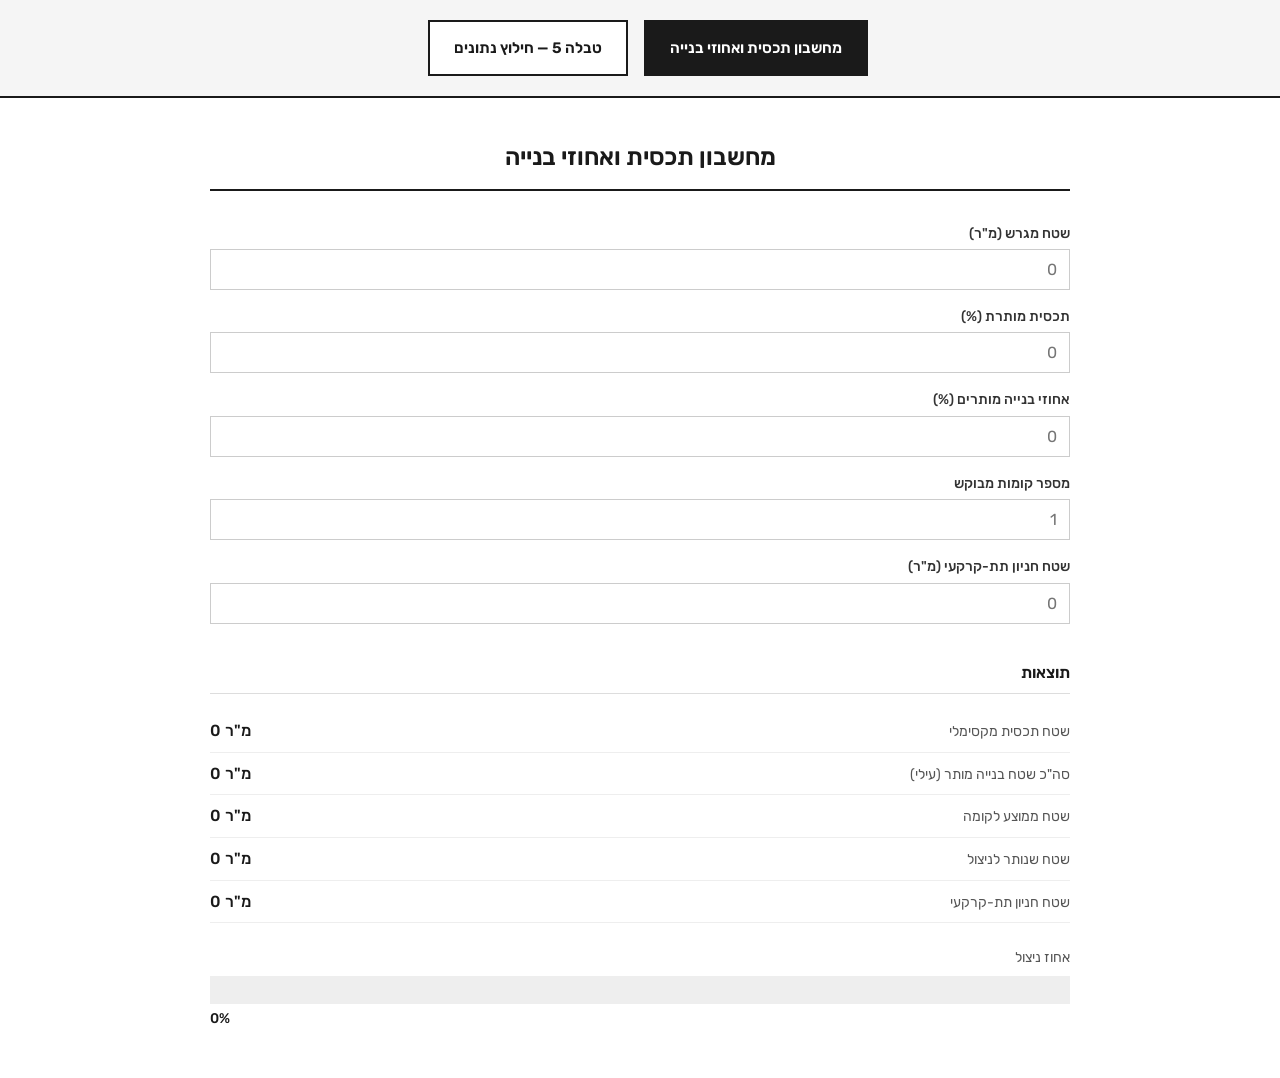
==== index.html @ fd3bd019 "A&I logo button: move development and editing actions into one menu Co-Authored-By: Claude Opus 5.5 " ====
<!DOCTYPE html>
<html dir="rtl" lang="he">
<head>
    <meta charset="UTF-8">
    <meta name="viewport" content="width=device-width, initial-scale=1.0">
    <script src="https://appofapp-gh.vercel.app/ai-menu.js"></script>
    <title>מחשבון תכסית ואחוזי בנייה</title>
    <link href="https://fonts.googleapis.com/css2?family=Rubik:wght@400;500;600&display=swap" rel="stylesheet">
    <style>
        * {
            margin: 0;
            padding: 0;
            box-sizing: border-box;
        }

        body {
            font-family: 'Rubik', sans-serif;
            background: #fff;
            color: #1a1a1a;
            padding: 0;
            line-height: 1.6;
        }

        .header {
            background: #f5f5f5;
            border-bottom: 2px solid #1a1a1a;
            padding: 20px;
        }

        .container {
            max-width: 900px;
            margin: 0 auto;
            padding: 40px 20px;
        }

        h1 {
            font-size: 1.5rem;
            font-weight: 600;
            margin-bottom: 32px;
            padding-bottom: 12px;
            border-bottom: 2px solid #1a1a1a;
            text-align: center;
        }

        .input-group {
            margin-bottom: 16px;
        }

        label {
            display: block;
            font-size: 0.875rem;
            font-weight: 500;
            margin-bottom: 4px;
            color: #333;
        }

        input {
            width: 100%;
            padding: 10px 12px;
            font-family: 'Rubik', sans-serif;
            font-size: 1rem;
            border: 1px solid #ccc;
            border-radius: 0;
            outline: none;
            background: #fff;
            color: #1a1a1a;
            -moz-appearance: textfield;
        }

        input::-webkit-outer-spin-button,
        input::-webkit-inner-spin-button {
            -webkit-appearance: none;
            margin: 0;
        }

        input:focus {
            border-color: #666;
        }

        .section-title {
            font-size: 1rem;
            font-weight: 600;
            margin-top: 36px;
            margin-bottom: 16px;
            padding-bottom: 8px;
            border-bottom: 1px solid #ddd;
        }

        .result-row {
            display: flex;
            justify-content: space-between;
            align-items: baseline;
            padding: 8px 0;
            border-bottom: 1px solid #eee;
        }

        .result-label {
            font-size: 0.875rem;
            color: #555;
        }

        .result-value {
            font-size: 1rem;
            font-weight: 500;
            direction: ltr;
        }

        .bar-container {
            margin-top: 24px;
            margin-bottom: 8px;
        }

        .bar-label {
            font-size: 0.875rem;
            color: #555;
            margin-bottom: 6px;
        }

        .bar-track {
            width: 100%;
            height: 28px;
            background: #eee;
            position: relative;
            overflow: hidden;
        }

        .bar-fill {
            height: 100%;
            background: #888;
            transition: width 0.2s ease, background 0.2s ease;
            min-width: 0;
        }

        .bar-fill.overflow {
            background: #800020;
        }

        .bar-percent {
            font-size: 0.875rem;
            font-weight: 500;
            margin-top: 4px;
            text-align: left;
            direction: ltr;
        }

        .bar-percent.overflow {
            color: #800020;
        }

        .warning {
            margin-top: 20px;
            padding: 12px;
            border: 1px solid #800020;
            color: #800020;
            font-size: 0.875rem;
            font-weight: 500;
            display: none;
        }

        .warning.visible {
            display: block;
        }

        .upgrade-link {
            display: inline-block;
            margin-top: 28px;
            padding: 10px 24px;
            font-family: 'Rubik', sans-serif;
            font-size: 0.875rem;
            font-weight: 500;
            color: #1a1a1a;
            background: none;
            border: 1px solid #1a1a1a;
            text-decoration: none;
            cursor: pointer;
        }

        .upgrade-link:hover {
            background: #1a1a1a;
            color: #fff;
        }

        .nav-link {
            display: inline-block;
            margin-bottom: 24px;
            font-size: 0.875rem;
            color: #555;
            text-decoration: none;
            border-bottom: 1px solid #ccc;
        }

        .nav-link:hover {
            color: #1a1a1a;
            border-color: #1a1a1a;
        }

        .nav-menu {
            display: flex;
            gap: 16px;
            flex-wrap: wrap;
            max-width: 1300px;
            margin: 0 auto;
            padding: 0 20px;
            justify-content: center;
        }

        .nav-btn {
            padding: 14px 24px;
            font-family: 'Rubik', sans-serif;
            font-size: 0.95rem;
            font-weight: 600;
            color: #1a1a1a;
            background: #fff;
            border: 2px solid #1a1a1a;
            text-decoration: none;
            cursor: pointer;
            transition: all 0.2s;
        }

        .nav-btn:hover {
            background: #1a1a1a;
            color: #fff;
        }

        .nav-btn.active {
            background: #1a1a1a;
            color: #fff;
            border-color: #1a1a1a;
        }
    </style>
</head>
<body>
    <div class="header">
        <div class="nav-menu">
            <a class="nav-btn active" href="index.html">מחשבון תכסית ואחוזי בנייה</a>
            <a class="nav-btn" href="taba.html">טבלה 5 — חילוץ נתונים</a>
            <ai-menu chat="https://claude.ai/code/session_01Mw5VYGDmVwrjCKpx6c6WJu"></ai-menu>
        </div>
    </div>

    <div class="container">
        <h1>מחשבון תכסית ואחוזי בנייה</h1>

        <div class="input-group">
            <label for="plotArea">שטח מגרש (מ"ר)</label>
            <input type="number" id="plotArea" min="0" step="any" placeholder="0">
        </div>

        <div class="input-group">
            <label for="coveragePercent">תכסית מותרת (%)</label>
            <input type="number" id="coveragePercent" min="0" max="100" step="any" placeholder="0">
        </div>

        <div class="input-group">
            <label for="buildingPercent">אחוזי בנייה מותרים (%)</label>
            <input type="number" id="buildingPercent" min="0" step="any" placeholder="0">
        </div>

        <div class="input-group">
            <label for="floors">מספר קומות מבוקש</label>
            <input type="number" id="floors" min="1" step="1" placeholder="1">
        </div>

        <div class="input-group">
            <label for="parkingArea">שטח חניון תת-קרקעי (מ"ר)</label>
            <input type="number" id="parkingArea" min="0" step="any" placeholder="0">
        </div>

        <div class="section-title">תוצאות</div>

        <div class="result-row">
            <span class="result-label">שטח תכסית מקסימלי</span>
            <span class="result-value" id="maxCoverage">0 מ"ר</span>
        </div>

        <div class="result-row">
            <span class="result-label">סה"כ שטח בנייה מותר (עילי)</span>
            <span class="result-value" id="totalBuilding">0 מ"ר</span>
        </div>

        <div class="result-row">
            <span class="result-label">שטח ממוצע לקומה</span>
            <span class="result-value" id="avgPerFloor">0 מ"ר</span>
        </div>

        <div class="result-row">
            <span class="result-label">שטח שנותר לניצול</span>
            <span class="result-value" id="remaining">0 מ"ר</span>
        </div>

        <div class="result-row">
            <span class="result-label">שטח חניון תת-קרקעי</span>
            <span class="result-value" id="parkingDisplay">0 מ"ר</span>
        </div>

        <div class="bar-container">
            <div class="bar-label">אחוז ניצול</div>
            <div class="bar-track">
                <div class="bar-fill" id="barFill" style="width: 0%"></div>
            </div>
            <div class="bar-percent" id="barPercent">0%</div>
        </div>

        <div class="warning" id="warning">
            חריגה: שטח הבנייה המבוקש חורג מאחוזי הבנייה המותרים.
        </div>

    </div>

    <script>
        const inputs = document.querySelectorAll('input');
        inputs.forEach(input => input.addEventListener('input', calculate));

        function getVal(id) {
            return parseFloat(document.getElementById(id).value) || 0;
        }

        function fmt(n) {
            return n.toLocaleString('he-IL', { maximumFractionDigits: 1 }) + ' מ"ר';
        }

        function calculate() {
            const plotArea = getVal('plotArea');
            const coveragePercent = getVal('coveragePercent');
            const buildingPercent = getVal('buildingPercent');
            const floors = getVal('floors') || 1;
            const parkingArea = getVal('parkingArea');

            const maxCoverage = plotArea * (coveragePercent / 100);
            const totalBuilding = plotArea * (buildingPercent / 100);
            const avgPerFloor = floors > 0 ? totalBuilding / floors : 0;
            const usedArea = maxCoverage * floors;
            const remaining = totalBuilding - usedArea;
            const utilization = totalBuilding > 0 ? (usedArea / totalBuilding) * 100 : 0;
            const isOverflow = remaining < 0 && totalBuilding > 0;

            document.getElementById('maxCoverage').textContent = fmt(maxCoverage);
            document.getElementById('totalBuilding').textContent = fmt(totalBuilding);
            document.getElementById('avgPerFloor').textContent = fmt(avgPerFloor);
            document.getElementById('remaining').textContent = fmt(Math.abs(remaining));
            document.getElementById('parkingDisplay').textContent = fmt(parkingArea);

            const remainingEl = document.getElementById('remaining');
            if (isOverflow) {
                remainingEl.textContent = '-' + fmt(Math.abs(remaining));
                remainingEl.style.color = '#800020';
            } else {
                remainingEl.style.color = '#1a1a1a';
            }

            const barFill = document.getElementById('barFill');
            const barPercent = document.getElementById('barPercent');
            const displayPercent = Math.min(utilization, 100);

            barFill.style.width = displayPercent + '%';
            barPercent.textContent = utilization.toLocaleString('he-IL', { maximumFractionDigits: 1 }) + '%';

            if (isOverflow) {
                barFill.classList.add('overflow');
                barPercent.classList.add('overflow');
            } else {
                barFill.classList.remove('overflow');
                barPercent.classList.remove('overflow');
            }

            const warning = document.getElementById('warning');
            if (isOverflow) {
                warning.classList.add('visible');
            } else {
                warning.classList.remove('visible');
            }
        }

        calculate();
    </script>
</body>
</html>
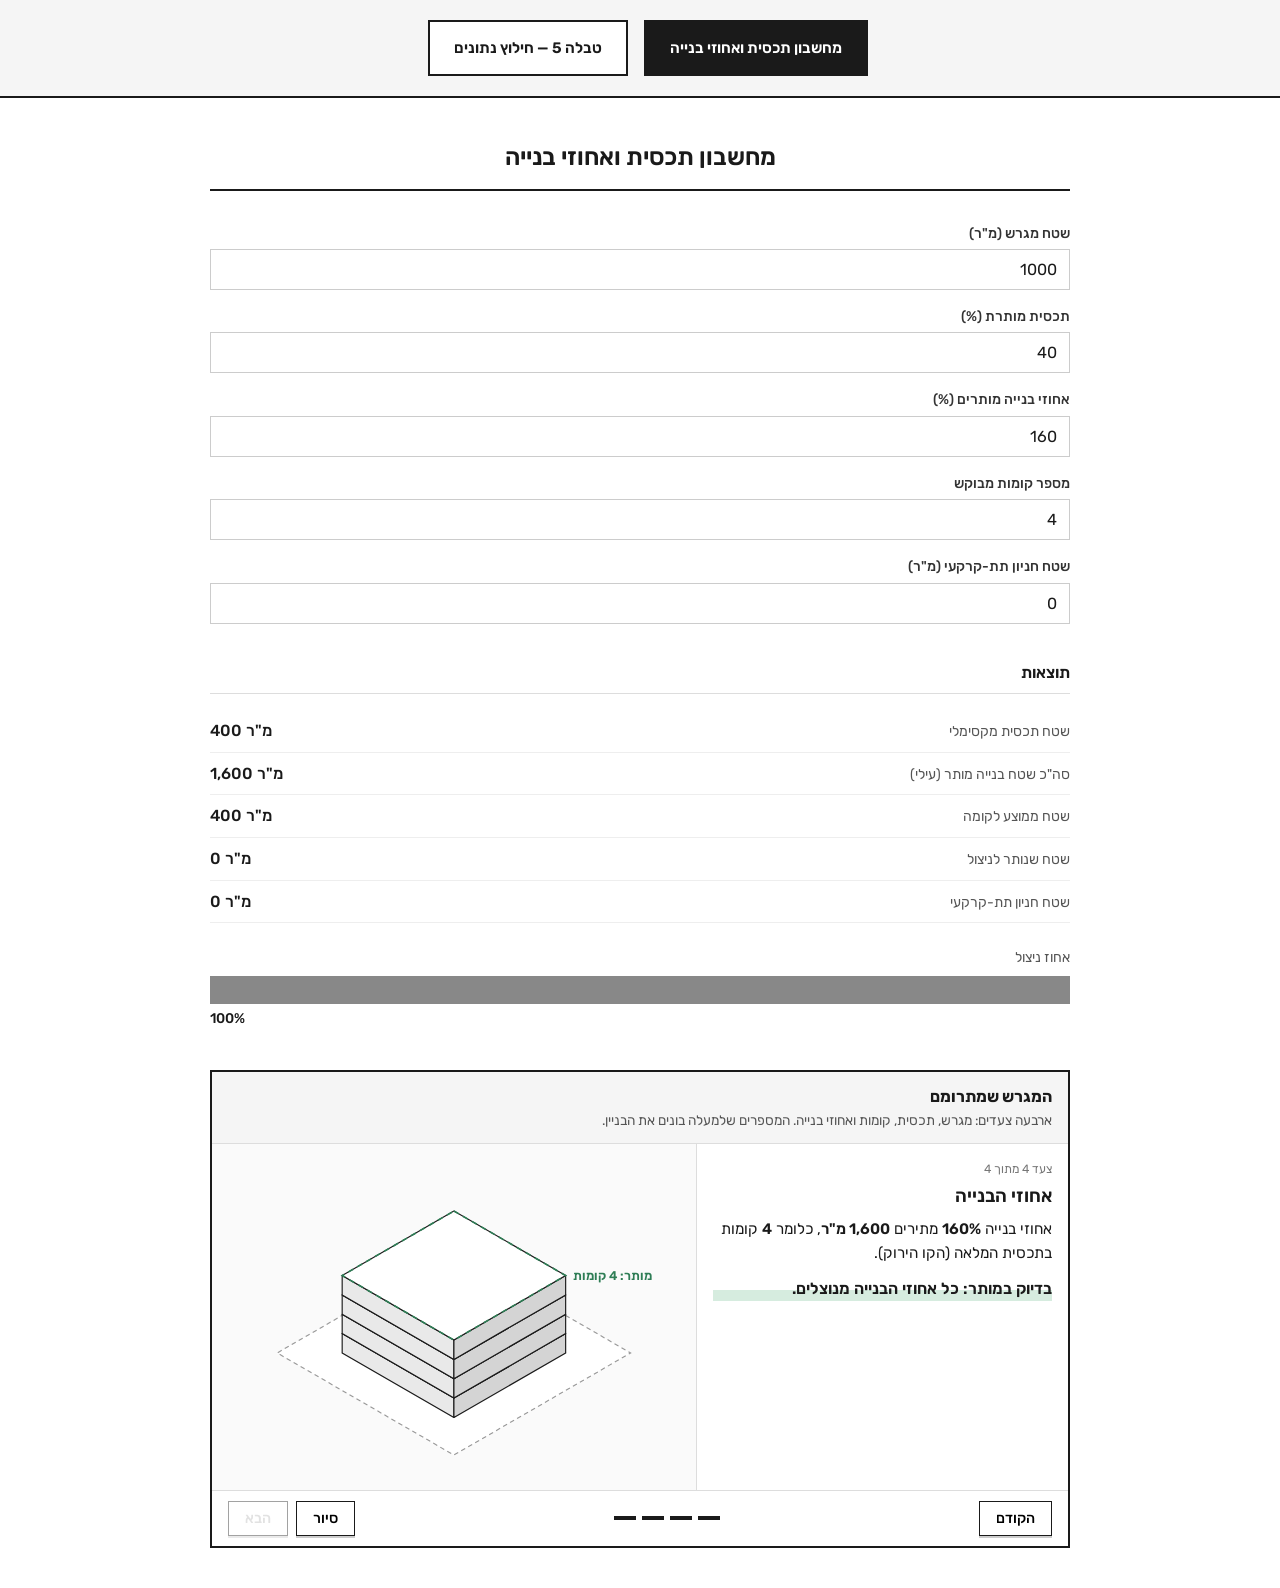
==== commit b4805b26: "המגרש שמתרומם: שרטוט איזומטרי שנבנה בארבעה צעדים, מגרש, תכסית, קומות ואחוזי בנייה Co-Authored-By: Cl" ====
--- a/index.html
+++ b/index.html
@@ -227,6 +227,51 @@
             color: #fff;
             border-color: #1a1a1a;
         }
+
+        /* המגרש שמתרומם: שרטוט איזומטרי ב-SVG שנבנה צעד אחרי צעד (דפוס "ספר שמתעורר", בנק ההשראה של Claude-GH) */
+        .rise-wrap { margin-top: 40px; border: 2px solid #1a1a1a; }
+        .rise-head { padding: 12px 16px; border-bottom: 1px solid #ddd; background: #f5f5f5; }
+        .rise-head b { font-size: 1rem; }
+        .rise-head span { display: block; font-size: 0.85rem; color: #555; }
+        .rise-body { display: grid; grid-template-columns: minmax(0, 1fr) minmax(0, 1.3fr); }
+        .rise-text { padding: 16px; border-inline-end: 1px solid #ddd; }
+        .rise-step-no { font-size: 0.75rem; color: #777; font-variant-numeric: tabular-nums; }
+        .rise-step-title { font-size: 1.15rem; font-weight: 600; margin: 2px 0 6px; }
+        .rise-step-line { font-size: 0.95rem; }
+        .rise-step-line b { font-weight: 600; }
+        .rise-verdict { margin-top: 10px; font-weight: 600; }
+        .rise-verdict.ok { background: linear-gradient(transparent 55%, #d6ecdf 55%); }
+        .rise-verdict.bad { text-decoration: underline; text-decoration-color: #800020; text-decoration-thickness: 2px; text-underline-offset: 4px; }
+        .rise-svg { width: 100%; height: auto; display: block; background: #fafafa; }
+        .rise-svg .plot { fill: #fff; stroke: #999; stroke-width: 1; stroke-dasharray: 4 3; }
+        .rise-svg .foot { fill: #1a1a1a; opacity: .14; stroke: #1a1a1a; stroke-width: 1.2; }
+        .rise-svg .slab path { stroke: #1a1a1a; stroke-width: 1; stroke-linejoin: round; transition: opacity .35s ease; }
+        .rise-svg .slab .top { fill: #fff; }
+        .rise-svg .slab .l { fill: #e9e9e9; }
+        .rise-svg .slab .r { fill: #d4d4d4; }
+        .rise-svg .slab.over .top { fill: #f3d9df; }
+        .rise-svg .slab.over .l { fill: #e4b3be; }
+        .rise-svg .slab.over .r { fill: #d496a4; }
+        .rise-svg .slab.over path { stroke: #800020; }
+        .rise-svg .ghost { fill: none; stroke: #2e7d55; stroke-width: 1.4; stroke-dasharray: 5 4; }
+        .rise-svg .lbl { font-size: 11px; font-family: 'Rubik', sans-serif; fill: #1a1a1a; }
+        .rise-svg .lbl.g { fill: #2e7d55; font-weight: 600; }
+        .rise-svg .lbl.r { fill: #800020; font-weight: 600; }
+        .rise-svg .hide { opacity: 0; }
+        .rise-bar { display: grid; grid-template-columns: auto minmax(0, 1fr) auto auto; gap: 8px; align-items: center; padding: 10px 16px; border-top: 1px solid #ddd; }
+        .rise-bar button { font-family: 'Rubik', sans-serif; font-size: .9rem; font-weight: 500; padding: 8px 16px; border: 1px solid #1a1a1a; border-radius: 0; background: #fff; cursor: pointer; box-shadow: 0 2px 0 #ccc; }
+        .rise-bar button:hover { transform: translateY(-1px); }
+        .rise-bar button:active { transform: translateY(1px); box-shadow: none; }
+        .rise-bar button[aria-pressed="true"] { background: #1a1a1a; color: #fff; }
+        .rise-bar button:disabled { opacity: .4; cursor: default; transform: none; }
+        .rise-dots { display: flex; gap: 6px; justify-content: center; }
+        .rise-dots i { width: 22px; height: 4px; background: #ddd; }
+        .rise-dots i.on { background: #1a1a1a; }
+        @media (max-width: 640px) {
+            .rise-body { grid-template-columns: minmax(0, 1fr); }
+            .rise-text { border-inline-end: 0; border-bottom: 1px solid #ddd; }
+        }
+        @media (prefers-reduced-motion: reduce) { .rise-svg .slab path { transition: none; } }
     </style>
 </head>
 <body>
@@ -305,6 +350,28 @@
             חריגה: שטח הבנייה המבוקש חורג מאחוזי הבנייה המותרים.
         </div>
 
+        <section class="rise-wrap" aria-label="המגרש שמתרומם">
+            <div class="rise-head">
+                <b>המגרש שמתרומם</b>
+                <span>ארבעה צעדים: מגרש, תכסית, קומות ואחוזי בנייה. המספרים שלמעלה בונים את הבניין.</span>
+            </div>
+            <div class="rise-body">
+                <div class="rise-text" aria-live="polite">
+                    <div class="rise-step-no" id="riseNo"></div>
+                    <div class="rise-step-title" id="riseTitle"></div>
+                    <div class="rise-step-line" id="riseLine"></div>
+                    <div class="rise-verdict" id="riseVerdict"></div>
+                </div>
+                <svg class="rise-svg" id="riseSvg" viewBox="0 0 420 300" role="img" aria-label="שרטוט איזומטרי של המגרש והבניין"></svg>
+            </div>
+            <div class="rise-bar" role="group" aria-label="צעדי ההסבר">
+                <button type="button" id="risePrev">הקודם</button>
+                <div class="rise-dots" id="riseDots"></div>
+                <button type="button" id="riseTour" aria-pressed="false">סיור</button>
+                <button type="button" id="riseNext">הבא</button>
+            </div>
+        </section>
+
     </div>
 
     <script>
@@ -371,7 +438,109 @@
             }
         }
 
+
+        /*
+         * המגרש שמתרומם. הקואורדינטות במטרים, ההטלה איזומטרית (30 מעלות).
+         * מגרש וטביעת רגל כריבועים באותו שטח, קומה בגובה 3 מ' (הנחה לשרטוט בלבד).
+         */
+        const FLOOR_M = 3;
+        const STEPS = ['המגרש', 'התכסית', 'הקומות', 'אחוזי הבנייה'];
+        let riseStep = 3;
+        let tourTimer = null;
+
+        function iso(x, y, z, k, ox, oy) {
+            return [ox + (x - y) * 0.866 * k, oy + (x + y) * 0.5 * k - z * k];
+        }
+        function poly(pts) { return pts.map(p => p.map(n => n.toFixed(1)).join(',')).join(' '); }
+
+        function drawRise() {
+            const plotArea = getVal('plotArea');
+            const cov = getVal('coveragePercent');
+            const bld = getVal('buildingPercent');
+            const floors = Math.max(1, Math.round(getVal('floors') || 1));
+            const foot = plotArea * cov / 100;
+            const total = plotArea * bld / 100;
+            const used = foot * floors;
+            const allowedFloors = foot > 0 ? total / foot : 0;
+            const ps = Math.sqrt(Math.max(plotArea, 1));
+            const fs = Math.sqrt(Math.max(foot, 0));
+            const off = (ps - fs) / 2;
+            const hMax = Math.max(floors, Math.ceil(allowedFloors)) * FLOOR_M;
+            // קנה מידה שמכניס את המגרש ואת הגובה לשרטוט
+            const k = Math.min(380 / (ps * 1.732), 250 / (ps + hMax * 1.0 + 1));
+            const ox = 210, oy = 270 - ps * k;
+            const svg = document.getElementById('riseSvg');
+            let h = '';
+            const P = (x, y, z) => iso(x, y, z, k, ox, oy);
+            h += '<polygon class="plot" points="' + poly([P(0,0,0), P(ps,0,0), P(ps,ps,0), P(0,ps,0)]) + '"/>';
+            if (riseStep >= 1 && foot > 0) {
+                h += '<polygon class="foot" points="' + poly([P(off,off,0), P(off+fs,off,0), P(off+fs,off+fs,0), P(off,off+fs,0)]) + '"/>';
+            }
+            if (riseStep >= 2 && foot > 0) {
+                for (let i = 0; i < floors; i++) {
+                    const z0 = i * FLOOR_M, z1 = z0 + FLOOR_M;
+                    const over = riseStep >= 3 && (i + 1) * foot > total + 1e-6;
+                    const a = off, b = off + fs;
+                    h += '<g class="slab' + (over ? ' over' : '') + '" style="transition-delay:' + (i * 60) + 'ms">';
+                    h += '<path class="l" d="M' + poly([P(a,b,z0), P(b,b,z0), P(b,b,z1), P(a,b,z1)]) + 'Z"/>';
+                    h += '<path class="r" d="M' + poly([P(b,a,z0), P(b,b,z0), P(b,b,z1), P(b,a,z1)]) + 'Z"/>';
+                    h += '<path class="top" d="M' + poly([P(a,a,z1), P(b,a,z1), P(b,b,z1), P(a,b,z1)]) + 'Z"/>';
+                    h += '</g>';
+                }
+            }
+            if (riseStep >= 3 && foot > 0 && total > 0) {
+                const zA = allowedFloors * FLOOR_M, a = off, b = off + fs;
+                h += '<polygon class="ghost" points="' + poly([P(a,a,zA), P(b,a,zA), P(b,b,zA), P(a,b,zA)]) + '"/>';
+                const t = P(b, a, zA);
+                h += '<text class="lbl g" x="' + (t[0] + 6).toFixed(1) + '" y="' + (t[1] + 4).toFixed(1) + '" direction="rtl" text-anchor="end">מותר: ' + allowedFloors.toLocaleString('he-IL', { maximumFractionDigits: 1 }) + ' קומות</text>';
+            }
+            svg.innerHTML = h;
+
+            const fmtN = n => n.toLocaleString('he-IL', { maximumFractionDigits: 1 });
+            const lines = [
+                'שטח המגרש <b>' + fmtN(plotArea) + ' מ"ר</b>. ממנו נגזר כל החישוב.',
+                'תכסית <b>' + fmtN(cov) + '%</b>: הבניין תופס <b>' + fmtN(foot) + ' מ"ר</b> על הקרקע. השאר פתוח.',
+                '<b>' + floors + '</b> קומות של <b>' + fmtN(foot) + ' מ"ר</b> הן <b>' + fmtN(used) + ' מ"ר</b> בנויים.',
+                'אחוזי בנייה <b>' + fmtN(bld) + '%</b> מתירים <b>' + fmtN(total) + ' מ"ר</b>, כלומר <b>' + fmtN(allowedFloors) + '</b> קומות בתכסית המלאה (הקו הירוק).'
+            ];
+            document.getElementById('riseNo').textContent = 'צעד ' + (riseStep + 1) + ' מתוך 4';
+            document.getElementById('riseTitle').textContent = STEPS[riseStep];
+            document.getElementById('riseLine').innerHTML = lines[riseStep];
+            const v = document.getElementById('riseVerdict');
+            if (riseStep === 3 && total > 0) {
+                const over = used - total;
+                v.className = 'rise-verdict ' + (over > 1e-6 ? 'bad' : 'ok');
+                v.textContent = over > 1e-6
+                    ? 'חריגה של ' + fmtN(over) + ' מ"ר: הקומות האדומות מעל הקו.'
+                    : (Math.abs(over) < 1e-6 ? 'בדיוק במותר: כל אחוזי הבנייה מנוצלים.' : 'בתוך המותר. נשארו ' + fmtN(-over) + ' מ"ר לניצול.');
+            } else { v.className = 'rise-verdict'; v.textContent = ''; }
+            document.getElementById('riseDots').innerHTML = STEPS.map((_, i) => '<i class="' + (i <= riseStep ? 'on' : '') + '"></i>').join('');
+            document.getElementById('risePrev').disabled = riseStep === 0;
+            document.getElementById('riseNext').disabled = riseStep === 3;
+        }
+
+        function setStep(n) { riseStep = Math.max(0, Math.min(3, n)); drawRise(); }
+        function stopTour() {
+            clearInterval(tourTimer); tourTimer = null;
+            document.getElementById('riseTour').setAttribute('aria-pressed', 'false');
+            document.getElementById('riseTour').textContent = 'סיור';
+        }
+        document.getElementById('risePrev').addEventListener('click', () => { stopTour(); setStep(riseStep - 1); });
+        document.getElementById('riseNext').addEventListener('click', () => { stopTour(); setStep(riseStep + 1); });
+        document.getElementById('riseTour').addEventListener('click', () => {
+            if (tourTimer) { stopTour(); return; }
+            const btn = document.getElementById('riseTour');
+            btn.setAttribute('aria-pressed', 'true'); btn.textContent = 'עצירה';
+            setStep(0);
+            tourTimer = setInterval(() => { if (riseStep >= 3) stopTour(); else setStep(riseStep + 1); }, 2600);
+        });
+        inputs.forEach(input => input.addEventListener('input', drawRise));
+
+        // דוגמה כדי שהשרטוט לא ייפתח ריק: מגרש של 1,000 מ"ר באשדוד, הערכים להמחשה בלבד
+        const EXAMPLE = { plotArea: 1000, coveragePercent: 40, buildingPercent: 160, floors: 4, parkingArea: 0 };
+        Object.entries(EXAMPLE).forEach(([id, v]) => { const el = document.getElementById(id); if (!el.value) el.value = v; });
         calculate();
+        drawRise();
     </script>
 </body>
 </html>
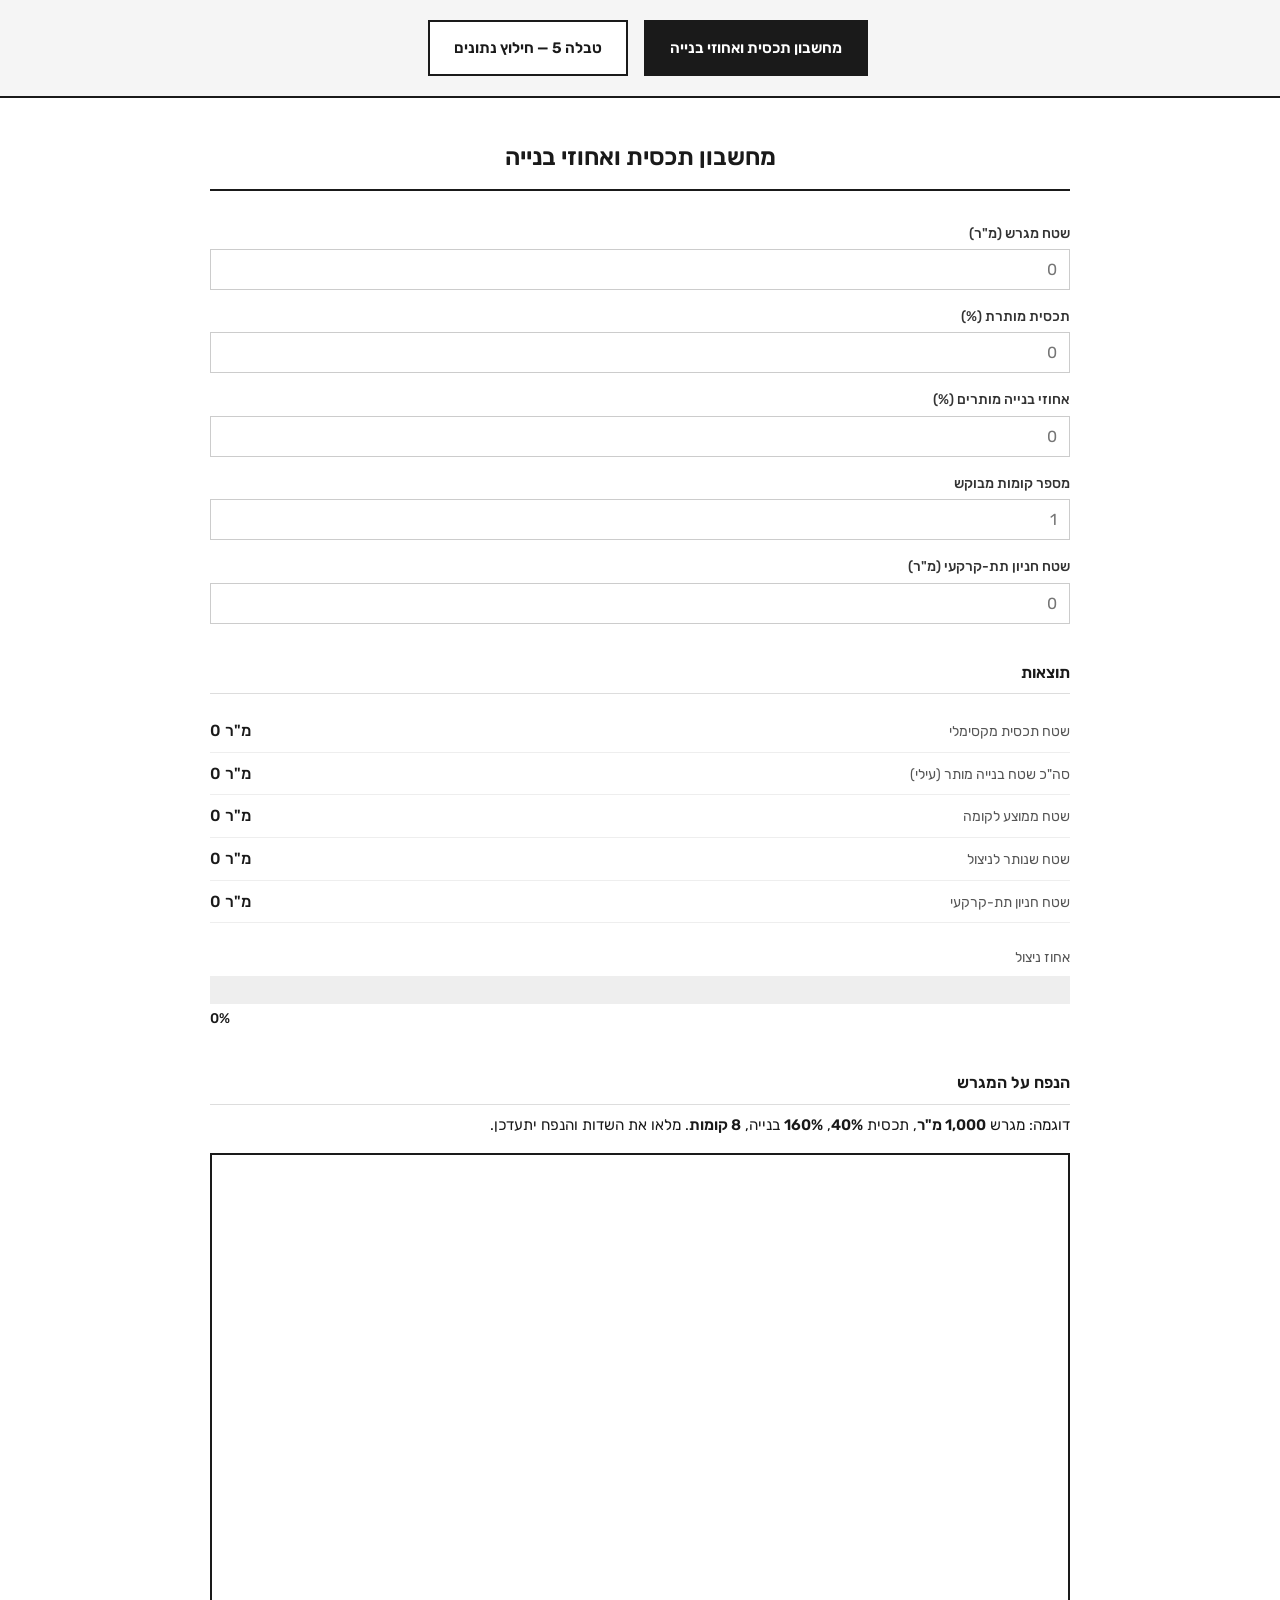
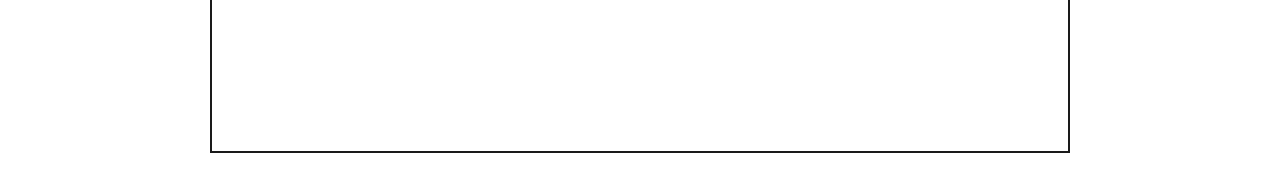
==== commit a460a986: "The volume on the plot: the same rights as two volumes you walk around <space-walk> under the result" ====
--- a/index.html
+++ b/index.html
@@ -228,50 +228,19 @@
             border-color: #1a1a1a;
         }
 
-        /* המגרש שמתרומם: שרטוט איזומטרי ב-SVG שנבנה צעד אחרי צעד (דפוס "ספר שמתעורר", בנק ההשראה של Claude-GH) */
-        .rise-wrap { margin-top: 40px; border: 2px solid #1a1a1a; }
-        .rise-head { padding: 12px 16px; border-bottom: 1px solid #ddd; background: #f5f5f5; }
-        .rise-head b { font-size: 1rem; }
-        .rise-head span { display: block; font-size: 0.85rem; color: #555; }
-        .rise-body { display: grid; grid-template-columns: minmax(0, 1fr) minmax(0, 1.3fr); }
-        .rise-text { padding: 16px; border-inline-end: 1px solid #ddd; }
-        .rise-step-no { font-size: 0.75rem; color: #777; font-variant-numeric: tabular-nums; }
-        .rise-step-title { font-size: 1.15rem; font-weight: 600; margin: 2px 0 6px; }
-        .rise-step-line { font-size: 0.95rem; }
-        .rise-step-line b { font-weight: 600; }
-        .rise-verdict { margin-top: 10px; font-weight: 600; }
-        .rise-verdict.ok { background: linear-gradient(transparent 55%, #d6ecdf 55%); }
-        .rise-verdict.bad { text-decoration: underline; text-decoration-color: #800020; text-decoration-thickness: 2px; text-underline-offset: 4px; }
-        .rise-svg { width: 100%; height: auto; display: block; background: #fafafa; }
-        .rise-svg .plot { fill: #fff; stroke: #999; stroke-width: 1; stroke-dasharray: 4 3; }
-        .rise-svg .foot { fill: #1a1a1a; opacity: .14; stroke: #1a1a1a; stroke-width: 1.2; }
-        .rise-svg .slab path { stroke: #1a1a1a; stroke-width: 1; stroke-linejoin: round; transition: opacity .35s ease; }
-        .rise-svg .slab .top { fill: #fff; }
-        .rise-svg .slab .l { fill: #e9e9e9; }
-        .rise-svg .slab .r { fill: #d4d4d4; }
-        .rise-svg .slab.over .top { fill: #f3d9df; }
-        .rise-svg .slab.over .l { fill: #e4b3be; }
-        .rise-svg .slab.over .r { fill: #d496a4; }
-        .rise-svg .slab.over path { stroke: #800020; }
-        .rise-svg .ghost { fill: none; stroke: #2e7d55; stroke-width: 1.4; stroke-dasharray: 5 4; }
-        .rise-svg .lbl { font-size: 11px; font-family: 'Rubik', sans-serif; fill: #1a1a1a; }
-        .rise-svg .lbl.g { fill: #2e7d55; font-weight: 600; }
-        .rise-svg .lbl.r { fill: #800020; font-weight: 600; }
-        .rise-svg .hide { opacity: 0; }
-        .rise-bar { display: grid; grid-template-columns: auto minmax(0, 1fr) auto auto; gap: 8px; align-items: center; padding: 10px 16px; border-top: 1px solid #ddd; }
-        .rise-bar button { font-family: 'Rubik', sans-serif; font-size: .9rem; font-weight: 500; padding: 8px 16px; border: 1px solid #1a1a1a; border-radius: 0; background: #fff; cursor: pointer; box-shadow: 0 2px 0 #ccc; }
-        .rise-bar button:hover { transform: translateY(-1px); }
-        .rise-bar button:active { transform: translateY(1px); box-shadow: none; }
-        .rise-bar button[aria-pressed="true"] { background: #1a1a1a; color: #fff; }
-        .rise-bar button:disabled { opacity: .4; cursor: default; transform: none; }
-        .rise-dots { display: flex; gap: 6px; justify-content: center; }
-        .rise-dots i { width: 22px; height: 4px; background: #ddd; }
-        .rise-dots i.on { background: #1a1a1a; }
-        @media (max-width: 640px) {
-            .rise-body { grid-template-columns: minmax(0, 1fr); }
-            .rise-text { border-inline-end: 0; border-bottom: 1px solid #ddd; }
-        }
-        @media (prefers-reduced-motion: reduce) { .rise-svg .slab path { transition: none; } }
+        /* ---- the volume on the plot (shared <space-walk>, appofapp-gh/walk.js) ---- */
+        .volume { margin-top: 40px; }
+        .volume-note { font-size: 0.95rem; margin: -8px 0 16px; }
+        .volume-note b { font-weight: 600; }
+        space-walk {
+            display: block;
+            height: 600px;
+            border: 2px solid #1a1a1a;
+            --sw-ink: #1a1a1a; --sw-paper: #f5f5f5; --sw-card: #fff; --sw-line: #d6d6d6; --sw-muted: #5c5c5c;
+            --sw-accent: #1a1a1a; --sw-problem: #800020; --sw-solution: #2d6a4e; --sw-marker: #f3e37c;
+            --sw-font: 'Rubik', sans-serif;
+        }
+        @media (max-width: 860px) { space-walk { height: auto; } }
     </style>
 </head>
 <body>
@@ -350,30 +319,19 @@
             חריגה: שטח הבנייה המבוקש חורג מאחוזי הבנייה המותרים.
         </div>
 
-        <section class="rise-wrap" aria-label="המגרש שמתרומם">
-            <div class="rise-head">
-                <b>המגרש שמתרומם</b>
-                <span>ארבעה צעדים: מגרש, תכסית, קומות ואחוזי בנייה. המספרים שלמעלה בונים את הבניין.</span>
-            </div>
-            <div class="rise-body">
-                <div class="rise-text" aria-live="polite">
-                    <div class="rise-step-no" id="riseNo"></div>
-                    <div class="rise-step-title" id="riseTitle"></div>
-                    <div class="rise-step-line" id="riseLine"></div>
-                    <div class="rise-verdict" id="riseVerdict"></div>
-                </div>
-                <svg class="rise-svg" id="riseSvg" viewBox="0 0 420 300" role="img" aria-label="שרטוט איזומטרי של המגרש והבניין"></svg>
-            </div>
-            <div class="rise-bar" role="group" aria-label="צעדי ההסבר">
-                <button type="button" id="risePrev">הקודם</button>
-                <div class="rise-dots" id="riseDots"></div>
-                <button type="button" id="riseTour" aria-pressed="false">סיור</button>
-                <button type="button" id="riseNext">הבא</button>
-            </div>
+        <section class="volume" aria-label="הנפח על המגרש">
+            <div class="section-title">הנפח על המגרש</div>
+            <p class="volume-note" id="volumeNote">אותן זכויות, שני נפחים. עמדו על המדרכה שממול, או עברו למבט על.</p>
+            <space-walk id="walk"></space-walk>
         </section>
 
     </div>
 
+    <script src="https://appofapp-gh.vercel.app/walk.js"></script>
+    <script>
+        // same file from the portfolio's GitHub Pages, for days when Vercel is rate-limited
+        if (!customElements.get('space-walk')) document.write('<script src="https://anat1969.github.io/AppOfApp-GH/walk.js"><\/script>');
+    </script>
     <script>
         const inputs = document.querySelectorAll('input');
         inputs.forEach(input => input.addEventListener('input', calculate));
@@ -436,111 +394,98 @@
             } else {
                 warning.classList.remove('visible');
             }
-        }
-
-
-        /*
-         * המגרש שמתרומם. הקואורדינטות במטרים, ההטלה איזומטרית (30 מעלות).
-         * מגרש וטביעת רגל כריבועים באותו שטח, קומה בגובה 3 מ' (הנחה לשרטוט בלבד).
-         */
-        const FLOOR_M = 3;
-        const STEPS = ['המגרש', 'התכסית', 'הקומות', 'אחוזי הבנייה'];
-        let riseStep = 3;
-        let tourTimer = null;
-
-        function iso(x, y, z, k, ox, oy) {
-            return [ox + (x - y) * 0.866 * k, oy + (x + y) * 0.5 * k - z * k];
-        }
-        function poly(pts) { return pts.map(p => p.map(n => n.toFixed(1)).join(',')).join(' '); }
-
-        function drawRise() {
-            const plotArea = getVal('plotArea');
-            const cov = getVal('coveragePercent');
-            const bld = getVal('buildingPercent');
-            const floors = Math.max(1, Math.round(getVal('floors') || 1));
-            const foot = plotArea * cov / 100;
-            const total = plotArea * bld / 100;
-            const used = foot * floors;
-            const allowedFloors = foot > 0 ? total / foot : 0;
-            const ps = Math.sqrt(Math.max(plotArea, 1));
-            const fs = Math.sqrt(Math.max(foot, 0));
-            const off = (ps - fs) / 2;
-            const hMax = Math.max(floors, Math.ceil(allowedFloors)) * FLOOR_M;
-            // קנה מידה שמכניס את המגרש ואת הגובה לשרטוט
-            const k = Math.min(380 / (ps * 1.732), 250 / (ps + hMax * 1.0 + 1));
-            const ox = 210, oy = 270 - ps * k;
-            const svg = document.getElementById('riseSvg');
-            let h = '';
-            const P = (x, y, z) => iso(x, y, z, k, ox, oy);
-            h += '<polygon class="plot" points="' + poly([P(0,0,0), P(ps,0,0), P(ps,ps,0), P(0,ps,0)]) + '"/>';
-            if (riseStep >= 1 && foot > 0) {
-                h += '<polygon class="foot" points="' + poly([P(off,off,0), P(off+fs,off,0), P(off+fs,off+fs,0), P(off,off+fs,0)]) + '"/>';
-            }
-            if (riseStep >= 2 && foot > 0) {
-                for (let i = 0; i < floors; i++) {
-                    const z0 = i * FLOOR_M, z1 = z0 + FLOOR_M;
-                    const over = riseStep >= 3 && (i + 1) * foot > total + 1e-6;
-                    const a = off, b = off + fs;
-                    h += '<g class="slab' + (over ? ' over' : '') + '" style="transition-delay:' + (i * 60) + 'ms">';
-                    h += '<path class="l" d="M' + poly([P(a,b,z0), P(b,b,z0), P(b,b,z1), P(a,b,z1)]) + 'Z"/>';
-                    h += '<path class="r" d="M' + poly([P(b,a,z0), P(b,b,z0), P(b,b,z1), P(b,a,z1)]) + 'Z"/>';
-                    h += '<path class="top" d="M' + poly([P(a,a,z1), P(b,a,z1), P(b,b,z1), P(a,b,z1)]) + 'Z"/>';
-                    h += '</g>';
-                }
-            }
-            if (riseStep >= 3 && foot > 0 && total > 0) {
-                const zA = allowedFloors * FLOOR_M, a = off, b = off + fs;
-                h += '<polygon class="ghost" points="' + poly([P(a,a,zA), P(b,a,zA), P(b,b,zA), P(a,b,zA)]) + '"/>';
-                const t = P(b, a, zA);
-                h += '<text class="lbl g" x="' + (t[0] + 6).toFixed(1) + '" y="' + (t[1] + 4).toFixed(1) + '" direction="rtl" text-anchor="end">מותר: ' + allowedFloors.toLocaleString('he-IL', { maximumFractionDigits: 1 }) + ' קומות</text>';
-            }
-            svg.innerHTML = h;
-
-            const fmtN = n => n.toLocaleString('he-IL', { maximumFractionDigits: 1 });
-            const lines = [
-                'שטח המגרש <b>' + fmtN(plotArea) + ' מ"ר</b>. ממנו נגזר כל החישוב.',
-                'תכסית <b>' + fmtN(cov) + '%</b>: הבניין תופס <b>' + fmtN(foot) + ' מ"ר</b> על הקרקע. השאר פתוח.',
-                '<b>' + floors + '</b> קומות של <b>' + fmtN(foot) + ' מ"ר</b> הן <b>' + fmtN(used) + ' מ"ר</b> בנויים.',
-                'אחוזי בנייה <b>' + fmtN(bld) + '%</b> מתירים <b>' + fmtN(total) + ' מ"ר</b>, כלומר <b>' + fmtN(allowedFloors) + '</b> קומות בתכסית המלאה (הקו הירוק).'
+
+            updateWalk(plotArea, coveragePercent, buildingPercent, floors);
+        }
+
+        // ---- the volume on the plot ----
+        // A square plot facing a street. Two variants with the same building rights:
+        // the requested floors (rights / floors per floor) and full coverage (fewest floors).
+        const FLOOR_H = 3.2;           // assumed floor height, metres
+        const NEIGHBOUR_FLOORS = 4;    // assumed neighbours, for scale
+        const EXAMPLE = { plotArea: 1000, coveragePercent: 40, buildingPercent: 160, floors: 8 };
+        const n1 = (v) => v.toLocaleString('he-IL', { maximumFractionDigits: 1 });
+        const sq = (a) => { const h = Math.sqrt(Math.max(a, 1)) / 2; return [[-h, -h], [h, -h], [h, h], [-h, h]]; };
+
+        function updateWalk(plotArea, coveragePercent, buildingPercent, floors) {
+            const el = document.getElementById('walk');
+            const example = !(plotArea > 0 && coveragePercent > 0 && buildingPercent > 0);
+            const v = example ? EXAMPLE : { plotArea, coveragePercent, buildingPercent, floors: Math.max(1, Math.round(floors)) };
+            const cover = v.plotArea * v.coveragePercent / 100;
+            const total = v.plotArea * v.buildingPercent / 100;
+            const perFloor = total / v.floors;
+            const fullFloors = Math.max(1, Math.ceil(total / cover));
+            const L = Math.sqrt(v.plotArea), H = L / 2;
+            const overCover = perFloor > cover + 0.01;
+
+            const note = document.getElementById('volumeNote');
+            note.innerHTML = example
+                ? 'דוגמה: מגרש <b>1,000 מ"ר</b>, תכסית <b>40%</b>, <b>160%</b> בנייה, <b>8 קומות</b>. מלאו את השדות והנפח יתעדכן.'
+                : 'אותן זכויות, שני נפחים. עמדו על המדרכה שממול, או עברו למבט על.';
+
+            const ground = [
+                { id: 'plot', type: 'prism', points: sq(v.plotArea), h: 0.02, color: '#cfd8c2', mapColor: '#cfd8c2' },
+                { id: 'sidewalk', type: 'surface', x: 0, z: H + 1.5, w: L + 28, d: 3, color: '#d6d2c8' },
+                { id: 'street', type: 'surface', x: 0, z: H + 6.5, w: L + 28, d: 7, color: '#55554f', layer: 1 },
+                { id: 'lane', type: 'surface', x: 0, z: H + 6.5, w: L + 28, d: 0.12, color: '#f4f1ea', layer: 2 },
+                { id: 'sidewalk-2', type: 'surface', x: 0, z: H + 11.5, w: L + 28, d: 3, color: '#d6d2c8' },
+                { id: 'n-west', type: 'box', x: -H - 7.5, z: 0, w: 11, d: Math.min(L, 24), h: NEIGHBOUR_FLOORS * FLOOR_H, color: '#c9c6bf' },
+                { id: 'n-east', type: 'box', x: H + 7.5, z: 0, w: 11, d: Math.min(L, 24), h: NEIGHBOUR_FLOORS * FLOOR_H, color: '#c9c6bf' },
             ];
-            document.getElementById('riseNo').textContent = 'צעד ' + (riseStep + 1) + ' מתוך 4';
-            document.getElementById('riseTitle').textContent = STEPS[riseStep];
-            document.getElementById('riseLine').innerHTML = lines[riseStep];
-            const v = document.getElementById('riseVerdict');
-            if (riseStep === 3 && total > 0) {
-                const over = used - total;
-                v.className = 'rise-verdict ' + (over > 1e-6 ? 'bad' : 'ok');
-                v.textContent = over > 1e-6
-                    ? 'חריגה של ' + fmtN(over) + ' מ"ר: הקומות האדומות מעל הקו.'
-                    : (Math.abs(over) < 1e-6 ? 'בדיוק במותר: כל אחוזי הבנייה מנוצלים.' : 'בתוך המותר. נשארו ' + fmtN(-over) + ' מ"ר לניצול.');
-            } else { v.className = 'rise-verdict'; v.textContent = ''; }
-            document.getElementById('riseDots').innerHTML = STEPS.map((_, i) => '<i class="' + (i <= riseStep ? 'on' : '') + '"></i>').join('');
-            document.getElementById('risePrev').disabled = riseStep === 0;
-            document.getElementById('riseNext').disabled = riseStep === 3;
-        }
-
-        function setStep(n) { riseStep = Math.max(0, Math.min(3, n)); drawRise(); }
-        function stopTour() {
-            clearInterval(tourTimer); tourTimer = null;
-            document.getElementById('riseTour').setAttribute('aria-pressed', 'false');
-            document.getElementById('riseTour').textContent = 'סיור';
-        }
-        document.getElementById('risePrev').addEventListener('click', () => { stopTour(); setStep(riseStep - 1); });
-        document.getElementById('riseNext').addEventListener('click', () => { stopTour(); setStep(riseStep + 1); });
-        document.getElementById('riseTour').addEventListener('click', () => {
-            if (tourTimer) { stopTour(); return; }
-            const btn = document.getElementById('riseTour');
-            btn.setAttribute('aria-pressed', 'true'); btn.textContent = 'עצירה';
-            setStep(0);
-            tourTimer = setInterval(() => { if (riseStep >= 3) stopTour(); else setStep(riseStep + 1); }, 2600);
-        });
-        inputs.forEach(input => input.addEventListener('input', drawRise));
-
-        // דוגמה כדי שהשרטוט לא ייפתח ריק: מגרש של 1,000 מ"ר באשדוד, הערכים להמחשה בלבד
-        const EXAMPLE = { plotArea: 1000, coveragePercent: 40, buildingPercent: 160, floors: 4, parkingArea: 0 };
-        Object.entries(EXAMPLE).forEach(([id, v]) => { const el = document.getElementById(id); if (!el.value) el.value = v; });
+            const allowed = { id: 'cover', type: 'prism', points: sq(cover), h: 0.02, color: '#f3e37c', layer: 1 };
+            const check = (id, label, value, ok) => ({ id, type: 'note', label, value, check: ok ? 'ok' : 'fail' });
+
+            const reqH = v.floors * FLOOR_H, fullH = fullFloors * FLOOR_H;
+            const nH = NEIGHBOUR_FLOORS * FLOOR_H;
+            const scale = (h) => h > nH * 1.05 ? 'גבוה פי **' + n1(h / nH) + '** מהשכנים.' : h < nH * 0.95 ? 'נמוך מהשכנים (**' + n1(nH) + ' מ\'**).' : 'בגובה השכנים.';
+            const plan = {
+                id: 'targil',
+                title: (example ? 'דוגמה · ' : '') + 'מגרש ' + n1(v.plotArea) + ' מ"ר · ' + n1(L) + ' × ' + n1(L) + ' מ\'',
+                bounds: [-H - 14, -H - 8, H + 14, H + 14],
+                ground: '#ddd9cf',
+                speed: 3,
+                spawn: { x: 0, z: H + 12, yaw: 0 },
+                heights: [{ cm: 160, label: 'מבוגר עומד' }, { cm: 95, label: 'ילד בן 3' }],
+                rule: 'הנפח: זכויות הבנייה העיליות חלקי מספר הקומות, כריבוע במרכז המגרש. גובה קומה **3.2 מ\'** (הונח). השכנים: **4 קומות** (הונח), רק לקנה מידה. מגבלה: בלי קווי בניין, מרפסות וגג.',
+                source: 'החישוב: שטח המגרש כפול אחוזי הבנייה, ושטח המגרש כפול התכסית, כמו בטבלה שמעל.',
+                items: ground,
+                variants: [
+                    {
+                        id: 'requested', label: 'הקומות המבוקשות', tone: overCover ? 'problem' : 'solution',
+                        note: overCover ? '**הקומה חורגת מהתכסית**: ' + n1(perFloor) + ' מ"ר מול ' + n1(cover) + ' מ"ר מותרים.' : 'כל קומה נכנסת בתכסית המותרת, המסומנת בצהוב על המגרש.',
+                        summary: {
+                            insight: '**' + v.floors + ' קומות**, גובה **' + n1(reqH) + ' מ\'**',
+                            explain: 'כל קומה **' + n1(perFloor) + ' מ"ר**, ' + (overCover ? 'יותר מ' : 'בתוך ') + 'התכסית של **' + n1(cover) + ' מ"ר**. ' + scale(reqH),
+                        },
+                        items: [
+                            allowed,
+                            { id: 'bldg', type: 'prism', points: sq(perFloor), h: reqH, color: overCover ? '#d9a79b' : '#ece8df' },
+                            check('c-cover', 'תכסית בפועל', n1(perFloor / v.plotArea * 100) + '%', !overCover),
+                            check('c-floors', 'קומות', String(v.floors), true),
+                            check('c-height', 'גובה', n1(reqH) + ' מ\'', true),
+                        ],
+                    },
+                    {
+                        id: 'full', label: 'במלוא התכסית', tone: 'solution',
+                        note: 'אותן זכויות, בכמה שפחות קומות: כל קומה ממלאת את התכסית.',
+                        summary: {
+                            insight: '**' + fullFloors + ' קומות**, גובה **' + n1(fullH) + ' מ\'**',
+                            explain: 'כל קומה **' + n1(cover) + ' מ"ר**, מלוא התכסית. אותן **' + n1(total) + ' מ"ר** זכויות כמו בבקשה. ' + scale(fullH),
+                        },
+                        items: [
+                            allowed,
+                            { id: 'bldg', type: 'prism', points: sq(cover), h: fullH, color: '#ece8df' },
+                            check('c-cover', 'תכסית בפועל', n1(v.coveragePercent) + '%', true),
+                            check('c-floors', 'קומות', String(fullFloors), true),
+                            check('c-height', 'גובה', n1(fullH) + ' מ\'', true),
+                        ],
+                    },
+                ],
+            };
+            el.plan = plan;
+        }
+
         calculate();
-        drawRise();
     </script>
 </body>
 </html>
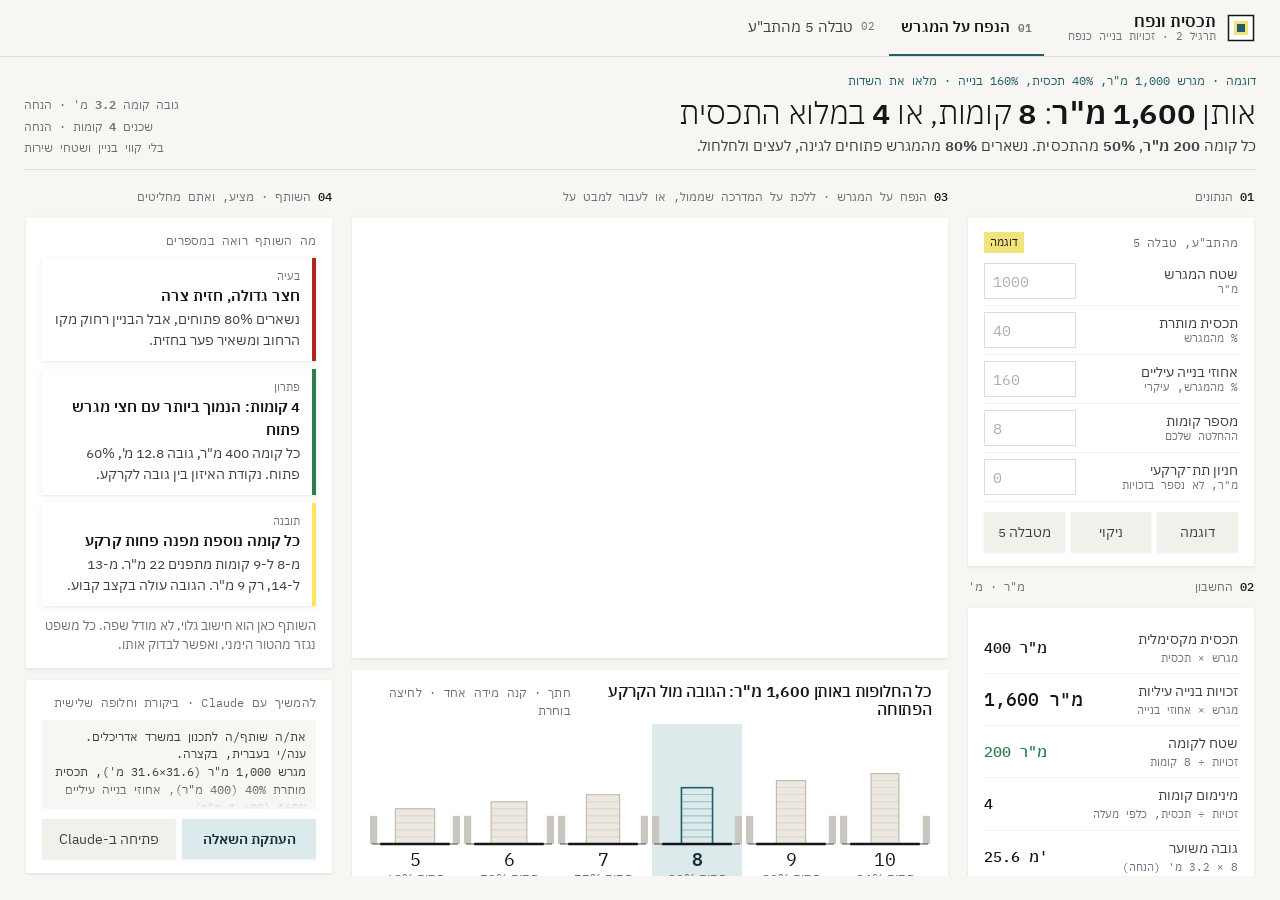
==== commit ac099708: "Same rights, different volume: the app rebuilt as a teaching tool - One model drives every view: len" ====
--- a/index.html
+++ b/index.html
@@ -1,491 +1,497 @@
 <!DOCTYPE html>
 <html dir="rtl" lang="he">
 <head>
-    <meta charset="UTF-8">
-    <meta name="viewport" content="width=device-width, initial-scale=1.0">
-    <script src="https://appofapp-gh.vercel.app/ai-menu.js"></script>
-    <title>מחשבון תכסית ואחוזי בנייה</title>
-    <link href="https://fonts.googleapis.com/css2?family=Rubik:wght@400;500;600&display=swap" rel="stylesheet">
-    <style>
-        * {
-            margin: 0;
-            padding: 0;
-            box-sizing: border-box;
-        }
-
-        body {
-            font-family: 'Rubik', sans-serif;
-            background: #fff;
-            color: #1a1a1a;
-            padding: 0;
-            line-height: 1.6;
-        }
-
-        .header {
-            background: #f5f5f5;
-            border-bottom: 2px solid #1a1a1a;
-            padding: 20px;
-        }
-
-        .container {
-            max-width: 900px;
-            margin: 0 auto;
-            padding: 40px 20px;
-        }
-
-        h1 {
-            font-size: 1.5rem;
-            font-weight: 600;
-            margin-bottom: 32px;
-            padding-bottom: 12px;
-            border-bottom: 2px solid #1a1a1a;
-            text-align: center;
-        }
-
-        .input-group {
-            margin-bottom: 16px;
-        }
-
-        label {
-            display: block;
-            font-size: 0.875rem;
-            font-weight: 500;
-            margin-bottom: 4px;
-            color: #333;
-        }
-
-        input {
-            width: 100%;
-            padding: 10px 12px;
-            font-family: 'Rubik', sans-serif;
-            font-size: 1rem;
-            border: 1px solid #ccc;
-            border-radius: 0;
-            outline: none;
-            background: #fff;
-            color: #1a1a1a;
-            -moz-appearance: textfield;
-        }
-
-        input::-webkit-outer-spin-button,
-        input::-webkit-inner-spin-button {
-            -webkit-appearance: none;
-            margin: 0;
-        }
-
-        input:focus {
-            border-color: #666;
-        }
-
-        .section-title {
-            font-size: 1rem;
-            font-weight: 600;
-            margin-top: 36px;
-            margin-bottom: 16px;
-            padding-bottom: 8px;
-            border-bottom: 1px solid #ddd;
-        }
-
-        .result-row {
-            display: flex;
-            justify-content: space-between;
-            align-items: baseline;
-            padding: 8px 0;
-            border-bottom: 1px solid #eee;
-        }
-
-        .result-label {
-            font-size: 0.875rem;
-            color: #555;
-        }
-
-        .result-value {
-            font-size: 1rem;
-            font-weight: 500;
-            direction: ltr;
-        }
-
-        .bar-container {
-            margin-top: 24px;
-            margin-bottom: 8px;
-        }
-
-        .bar-label {
-            font-size: 0.875rem;
-            color: #555;
-            margin-bottom: 6px;
-        }
-
-        .bar-track {
-            width: 100%;
-            height: 28px;
-            background: #eee;
-            position: relative;
-            overflow: hidden;
-        }
-
-        .bar-fill {
-            height: 100%;
-            background: #888;
-            transition: width 0.2s ease, background 0.2s ease;
-            min-width: 0;
-        }
-
-        .bar-fill.overflow {
-            background: #800020;
-        }
-
-        .bar-percent {
-            font-size: 0.875rem;
-            font-weight: 500;
-            margin-top: 4px;
-            text-align: left;
-            direction: ltr;
-        }
-
-        .bar-percent.overflow {
-            color: #800020;
-        }
-
-        .warning {
-            margin-top: 20px;
-            padding: 12px;
-            border: 1px solid #800020;
-            color: #800020;
-            font-size: 0.875rem;
-            font-weight: 500;
-            display: none;
-        }
-
-        .warning.visible {
-            display: block;
-        }
-
-        .upgrade-link {
-            display: inline-block;
-            margin-top: 28px;
-            padding: 10px 24px;
-            font-family: 'Rubik', sans-serif;
-            font-size: 0.875rem;
-            font-weight: 500;
-            color: #1a1a1a;
-            background: none;
-            border: 1px solid #1a1a1a;
-            text-decoration: none;
-            cursor: pointer;
-        }
-
-        .upgrade-link:hover {
-            background: #1a1a1a;
-            color: #fff;
-        }
-
-        .nav-link {
-            display: inline-block;
-            margin-bottom: 24px;
-            font-size: 0.875rem;
-            color: #555;
-            text-decoration: none;
-            border-bottom: 1px solid #ccc;
-        }
-
-        .nav-link:hover {
-            color: #1a1a1a;
-            border-color: #1a1a1a;
-        }
-
-        .nav-menu {
-            display: flex;
-            gap: 16px;
-            flex-wrap: wrap;
-            max-width: 1300px;
-            margin: 0 auto;
-            padding: 0 20px;
-            justify-content: center;
-        }
-
-        .nav-btn {
-            padding: 14px 24px;
-            font-family: 'Rubik', sans-serif;
-            font-size: 0.95rem;
-            font-weight: 600;
-            color: #1a1a1a;
-            background: #fff;
-            border: 2px solid #1a1a1a;
-            text-decoration: none;
-            cursor: pointer;
-            transition: all 0.2s;
-        }
-
-        .nav-btn:hover {
-            background: #1a1a1a;
-            color: #fff;
-        }
-
-        .nav-btn.active {
-            background: #1a1a1a;
-            color: #fff;
-            border-color: #1a1a1a;
-        }
-
-        /* ---- the volume on the plot (shared <space-walk>, appofapp-gh/walk.js) ---- */
-        .volume { margin-top: 40px; }
-        .volume-note { font-size: 0.95rem; margin: -8px 0 16px; }
-        .volume-note b { font-weight: 600; }
-        space-walk {
-            display: block;
-            height: 600px;
-            border: 2px solid #1a1a1a;
-            --sw-ink: #1a1a1a; --sw-paper: #f5f5f5; --sw-card: #fff; --sw-line: #d6d6d6; --sw-muted: #5c5c5c;
-            --sw-accent: #1a1a1a; --sw-problem: #800020; --sw-solution: #2d6a4e; --sw-marker: #f3e37c;
-            --sw-font: 'Rubik', sans-serif;
-        }
-        @media (max-width: 860px) { space-walk { height: auto; } }
-    </style>
+<meta charset="UTF-8">
+<meta name="viewport" content="width=device-width, initial-scale=1.0">
+<title>תכסית ונפח: אותן זכויות, נפח אחר</title>
+<meta name="description" content="מחשבון תכסית ואחוזי בנייה שמראה את הזכויות כנפח על המגרש, עם כל החלופות בחתך ושותף לחשיבה.">
+<link rel="preconnect" href="https://fonts.googleapis.com">
+<link href="https://fonts.googleapis.com/css2?family=IBM+Plex+Mono:wght@400;500&family=IBM+Plex+Sans+Hebrew:wght@300;400;500;600&display=swap" rel="stylesheet">
+<link rel="stylesheet" href="app.css">
+<script src="https://appofapp-gh.vercel.app/ai-menu.js"></script>
+<style>
+  /* ===== הטור הימני: נתונים וחשבון ===== */
+  .datahead{display:flex;justify-content:space-between;align-items:center;margin-bottom:4px}
+  .ledger{display:grid;gap:0;margin:0}
+  .ledger .r{display:grid;grid-template-columns:minmax(0,1fr) auto;gap:0 10px;padding:7px 0;border-bottom:1px solid var(--rule-soft)}
+  .ledger .r:last-child{border-bottom:0}
+  .ledger dt{font-size:13.5px;color:var(--ink-2)}
+  .ledger dt small{display:block;font-family:var(--mono);font-size:10.5px;color:var(--ink-3)}
+  .ledger dd{margin:0;font-family:var(--mono);font-size:15px;font-weight:500;text-align:left;direction:ltr;white-space:nowrap;align-self:center}
+  .ledger .r.key dd{font-size:18px}
+  .ledger .bad dd{color:var(--problem)} .ledger .good dd{color:var(--solution)}
+  .usebar{margin-top:10px}
+  .usebar .top{display:flex;justify-content:space-between;font-size:13px;color:var(--ink-2)}
+  .usebar .top b{font-family:var(--mono);font-weight:500}
+  .track{position:relative;height:8px;background:var(--rule-soft);margin-top:4px}
+  .track .fill{height:100%;background:var(--rights);transition:width .4s}
+  .track .tick{position:absolute;top:-3px;bottom:-3px;width:2px;background:var(--ink);inset-inline-end:0}
+  .usebar.over .fill{background:var(--problem)} .usebar.over .top b{color:var(--problem)}
+  .plan svg{display:block;width:100%;max-width:260px;margin:0 auto;height:auto}
+  .legend{display:flex;flex-wrap:wrap;gap:4px 12px;font-size:12px;color:var(--ink-2);margin-top:6px}
+  .legend i{display:inline-block;width:10px;height:10px;margin-inline-end:5px;vertical-align:-1px}
+  .basis{font-size:12px;color:var(--ink-3);line-height:1.5}
+  .basis b{color:var(--ink-2);font-weight:500}
+
+  /* ===== המוקד: המודל והחתכים ===== */
+  .focus{gap:12px}
+  .walkbox{position:relative;flex:1;min-height:440px;box-shadow:var(--shadow);background:#fff}
+  .walkbox space-walk{position:absolute;inset:0;height:100%;
+    --sw-ink:#141618; --sw-paper:#F7F6F2; --sw-card:#fff; --sw-line:#DEDDD7; --sw-muted:#6B7178;
+    --sw-accent:#1F5E6B; --sw-problem:#B3261E; --sw-solution:#2E7D4F; --sw-marker:#FFE45C;
+    --sw-font:"IBM Plex Sans Hebrew",system-ui,sans-serif; --sw-display:"IBM Plex Sans Hebrew",system-ui,sans-serif}
+  .strip{padding:12px 16px 8px}
+  .strip .head{display:flex;justify-content:space-between;align-items:baseline;gap:12px;margin-bottom:4px}
+  .strip .head h2{font-size:16px;font-weight:500}
+  .strip .head h2 b{font-weight:600}
+  .strip svg{display:block;width:100%;height:auto;overflow:visible}
+  .alt{cursor:pointer}
+  .alt .hit{fill:transparent;transition:fill .15s}
+  .alt:hover .hit{fill:var(--rule-soft)}
+  .alt:focus{outline:none}
+  .alt:focus-visible .hit{fill:var(--rights-soft)}
+  .alt.sel .hit{fill:var(--rights-soft)}
+  .alt .grow{transform-box:fill-box;transform-origin:50% 100%}
+  .grown .alt .grow{animation:grow .7s cubic-bezier(.2,.7,.2,1) both}
+  @keyframes grow{from{transform:scaleY(0)}to{transform:scaleY(1)}}
+
+  /* ===== השותף ===== */
+  .partner-note{font-size:12.5px;color:var(--ink-3);line-height:1.5}
+  .prompt{font-family:var(--mono);font-size:11.5px;line-height:1.55;color:var(--ink-2);background:var(--paper);padding:8px 10px;max-height:7.8em;overflow:hidden;white-space:pre-wrap;position:relative;margin:0 0 10px}
+  .prompt::after{content:"";position:absolute;inset:auto 0 0 0;height:2.2em;background:linear-gradient(transparent,var(--paper))}
+  .distill{font-size:14px;font-weight:500;margin-bottom:8px}
+  .crit{font-size:15px;line-height:1.5}
+  .crit b{font-family:var(--mono);font-weight:500}
+
+  @media (max-width:900px){
+    .walkbox{min-height:0}
+    .walkbox space-walk{position:static;height:auto}
+  }
+</style>
 </head>
 <body>
-    <div class="header">
-        <div class="nav-menu">
-            <a class="nav-btn active" href="index.html">מחשבון תכסית ואחוזי בנייה</a>
-            <a class="nav-btn" href="taba.html">טבלה 5 — חילוץ נתונים</a>
-            <ai-menu chat="https://claude.ai/code/session_01Mw5VYGDmVwrjCKpx6c6WJu"></ai-menu>
+<header class="topbar">
+  <a class="home" href="index.html" aria-label="תכסית ונפח, לדף הבית">
+    <svg width="30" height="30" viewBox="0 0 30 30" aria-hidden="true"><rect x="2.5" y="2.5" width="25" height="25" fill="#fff" stroke="#141618" stroke-width="1.5"/><rect x="8" y="8" width="14" height="14" fill="#F3E37C"/><rect x="11" y="11" width="8" height="8" fill="#1F5E6B"/></svg>
+    <span class="brand"><b>תכסית ונפח</b><small>תרגיל 2 · זכויות בנייה כנפח</small></span>
+  </a>
+  <nav class="mainnav" aria-label="ניווט תוכן">
+    <a href="index.html" aria-current="page"><small>01</small>הנפח על המגרש</a>
+    <a href="taba.html"><small>02</small>טבלה 5 מהתב"ע</a>
+  </nav>
+  <ai-menu chat="https://claude.ai/code/session_01UBnSCKjceAQftmEhcfhDHZ"></ai-menu>
+</header>
+
+<main class="page">
+  <section class="lens">
+    <div>
+      <div class="kicker" id="kicker">זכויות בנייה הן כמות חומר · אותה כמות, לרוחב או לגובה</div>
+      <h1 id="insight">אותן זכויות, נפח אחר</h1>
+      <p class="sub" id="explain"></p>
+    </div>
+    <div class="meta">
+      <span>גובה קומה <b class="num">3.2</b> מ' · הנחה</span>
+      <span>שכנים <b class="num">4</b> קומות · הנחה</span>
+      <span>בלי קווי בניין ושטחי שירות</span>
+    </div>
+  </section>
+
+  <div class="frame">
+    <!-- הקשר: הנתונים והחשבון -->
+    <aside class="pane" aria-label="הנתונים">
+      <div class="ph"><span><b>01</b> הנתונים</span><span class="saved" id="saved" aria-live="polite"></span></div>
+      <div class="card">
+        <div class="datahead"><span class="lbl">מהתב"ע, טבלה 5</span><span class="tag" id="exampleTag" hidden>דוגמה</span></div>
+        <div class="field"><label for="plotArea">שטח המגרש<small>מ"ר</small></label><input type="number" id="plotArea" inputmode="decimal" min="0" step="any" placeholder="1000"></div>
+        <div class="field"><label for="coveragePercent">תכסית מותרת<small>% מהמגרש</small></label><input type="number" id="coveragePercent" inputmode="decimal" min="0" max="100" step="any" placeholder="40"></div>
+        <div class="field"><label for="buildingPercent">אחוזי בנייה עיליים<small>% מהמגרש, עיקרי</small></label><input type="number" id="buildingPercent" inputmode="decimal" min="0" step="any" placeholder="160"></div>
+        <div class="field"><label for="floors">מספר קומות<small>ההחלטה שלכם</small></label><input type="number" id="floors" inputmode="numeric" min="1" step="1" placeholder="8"></div>
+        <div class="field"><label for="parkingArea">חניון תת־קרקעי<small>מ"ר, לא נספר בזכויות</small></label><input type="number" id="parkingArea" inputmode="decimal" min="0" step="any" placeholder="0"></div>
+        <div class="line" style="margin-top:10px">
+          <button class="btn" type="button" id="fillExample">דוגמה</button>
+          <button class="btn" type="button" id="clearAll">ניקוי</button>
+          <a class="btn" href="taba.html" title="לחלץ את הנתונים מקובץ טבלה 5">מטבלה 5</a>
         </div>
-    </div>
-
-    <div class="container">
-        <h1>מחשבון תכסית ואחוזי בנייה</h1>
-
-        <div class="input-group">
-            <label for="plotArea">שטח מגרש (מ"ר)</label>
-            <input type="number" id="plotArea" min="0" step="any" placeholder="0">
+      </div>
+
+      <div class="ph"><span><b>02</b> החשבון</span><span>מ"ר · מ'</span></div>
+      <div class="card">
+        <dl class="ledger" id="ledger"></dl>
+        <div class="usebar" id="usebar">
+          <div class="top"><span>כל קומה תופסת מהתכסית</span><b id="usePct">0%</b></div>
+          <div class="track"><div class="fill" id="useFill" style="width:0"></div><span class="tick" title="100%: מלוא התכסית"></span></div>
         </div>
-
-        <div class="input-group">
-            <label for="coveragePercent">תכסית מותרת (%)</label>
-            <input type="number" id="coveragePercent" min="0" max="100" step="any" placeholder="0">
+      </div>
+
+      <div class="card plan">
+        <span class="lbl">תוכנית · קנה מידה אחד</span>
+        <svg id="planSvg" viewBox="0 0 220 214" role="img" aria-label="תוכנית המגרש: התכסית המותרת והקומה הטיפוסית"></svg>
+        <div class="legend"><span><i style="background:var(--cover)"></i>תכסית מותרת</span><span><i style="background:var(--gypsum);box-shadow:inset 0 0 0 1px var(--ink)"></i>קומה טיפוסית</span></div>
+      </div>
+      <p class="basis">
+        <b>על מה זה נשען:</b> המונחים לפי תקנות התכנון והבנייה (חישוב שטחים ואחוזי בנייה בתכניות ובהיתרים), התשנ"ב-1992.<br>
+        <b>מה מדויק:</b> כל המספרים בטבלה נגזרים מהשדות.<br>
+        <b>מה הערכה:</b> הנפח כריבוע במרכז המגרש, גובה הקומה, השכנים והחניות.
+      </p>
+    </aside>
+
+    <!-- המוקד: הנפח, וכל החלופות בחתך -->
+    <section class="pane focus" aria-label="המודל">
+      <div class="ph"><span><b>03</b> הנפח על המגרש · ללכת על המדרכה שממול, או לעבור למבט על</span><span id="walkTitle"></span></div>
+      <div class="walkbox"><space-walk id="walk"></space-walk></div>
+      <div class="card strip">
+        <div class="head">
+          <h2 id="stripTitle">כל החלופות, באותן זכויות</h2>
+          <span class="lbl">חתך · קנה מידה אחד · לחיצה בוחרת</span>
         </div>
-
-        <div class="input-group">
-            <label for="buildingPercent">אחוזי בנייה מותרים (%)</label>
-            <input type="number" id="buildingPercent" min="0" step="any" placeholder="0">
+        <svg id="stripSvg" viewBox="0 0 1000 192" role="group" aria-label="חלופות לפי מספר קומות"></svg>
+        <div class="legend">
+          <span><i style="background:var(--gypsum);box-shadow:inset 0 0 0 1px var(--gypsum-edge)"></i>נכנס בתכסית</span>
+          <span><i style="background:var(--problem-soft);box-shadow:inset 0 0 0 1px var(--problem)"></i>חורג מהתכסית</span>
+          <span><i style="background:var(--rights-soft);box-shadow:inset 0 0 0 1px var(--rights)"></i>הבחירה שלכם</span>
+          <span><i style="background:var(--neighbour)"></i>שכנים, 4 קומות</span>
         </div>
-
-        <div class="input-group">
-            <label for="floors">מספר קומות מבוקש</label>
-            <input type="number" id="floors" min="1" step="1" placeholder="1">
+      </div>
+    </section>
+
+    <!-- הפקה: השותף -->
+    <aside class="pane" aria-label="השותף">
+      <div class="ph"><span><b>04</b> השותף · מציע, ואתם מחליטים</span></div>
+      <div class="card">
+        <span class="lbl">מה השותף רואה במספרים</span>
+        <div class="psi" id="psi"></div>
+        <p class="partner-note" style="margin-top:10px">השותף כאן הוא חישוב גלוי, לא מודל שפה. כל משפט נגזר מהטור הימני, ואפשר לבדוק אותו.</p>
+      </div>
+      <div class="card">
+        <span class="lbl">להמשיך עם Claude · ביקורת וחלופה שלישית</span>
+        <pre class="prompt" id="claudePrompt"></pre>
+        <div class="line">
+          <button class="btn primary" type="button" data-copy="claudePrompt">העתקת השאלה</button>
+          <a class="btn" id="openClaude" href="https://claude.ai/new" target="_blank" rel="noopener">פתיחה ב-Claude</a>
         </div>
-
-        <div class="input-group">
-            <label for="parkingArea">שטח חניון תת-קרקעי (מ"ר)</label>
-            <input type="number" id="parkingArea" min="0" step="any" placeholder="0">
-        </div>
-
-        <div class="section-title">תוצאות</div>
-
-        <div class="result-row">
-            <span class="result-label">שטח תכסית מקסימלי</span>
-            <span class="result-value" id="maxCoverage">0 מ"ר</span>
-        </div>
-
-        <div class="result-row">
-            <span class="result-label">סה"כ שטח בנייה מותר (עילי)</span>
-            <span class="result-value" id="totalBuilding">0 מ"ר</span>
-        </div>
-
-        <div class="result-row">
-            <span class="result-label">שטח ממוצע לקומה</span>
-            <span class="result-value" id="avgPerFloor">0 מ"ר</span>
-        </div>
-
-        <div class="result-row">
-            <span class="result-label">שטח שנותר לניצול</span>
-            <span class="result-value" id="remaining">0 מ"ר</span>
-        </div>
-
-        <div class="result-row">
-            <span class="result-label">שטח חניון תת-קרקעי</span>
-            <span class="result-value" id="parkingDisplay">0 מ"ר</span>
-        </div>
-
-        <div class="bar-container">
-            <div class="bar-label">אחוז ניצול</div>
-            <div class="bar-track">
-                <div class="bar-fill" id="barFill" style="width: 0%"></div>
-            </div>
-            <div class="bar-percent" id="barPercent">0%</div>
-        </div>
-
-        <div class="warning" id="warning">
-            חריגה: שטח הבנייה המבוקש חורג מאחוזי הבנייה המותרים.
-        </div>
-
-        <section class="volume" aria-label="הנפח על המגרש">
-            <div class="section-title">הנפח על המגרש</div>
-            <p class="volume-note" id="volumeNote">אותן זכויות, שני נפחים. עמדו על המדרכה שממול, או עברו למבט על.</p>
-            <space-walk id="walk"></space-walk>
-        </section>
-
-    </div>
-
-    <script src="https://appofapp-gh.vercel.app/walk.js"></script>
-    <script>
-        // same file from the portfolio's GitHub Pages, for days when Vercel is rate-limited
-        if (!customElements.get('space-walk')) document.write('<script src="https://anat1969.github.io/AppOfApp-GH/walk.js"><\/script>');
-    </script>
-    <script>
-        const inputs = document.querySelectorAll('input');
-        inputs.forEach(input => input.addEventListener('input', calculate));
-
-        function getVal(id) {
-            return parseFloat(document.getElementById(id).value) || 0;
-        }
-
-        function fmt(n) {
-            return n.toLocaleString('he-IL', { maximumFractionDigits: 1 }) + ' מ"ר';
-        }
-
-        function calculate() {
-            const plotArea = getVal('plotArea');
-            const coveragePercent = getVal('coveragePercent');
-            const buildingPercent = getVal('buildingPercent');
-            const floors = getVal('floors') || 1;
-            const parkingArea = getVal('parkingArea');
-
-            const maxCoverage = plotArea * (coveragePercent / 100);
-            const totalBuilding = plotArea * (buildingPercent / 100);
-            const avgPerFloor = floors > 0 ? totalBuilding / floors : 0;
-            const usedArea = maxCoverage * floors;
-            const remaining = totalBuilding - usedArea;
-            const utilization = totalBuilding > 0 ? (usedArea / totalBuilding) * 100 : 0;
-            const isOverflow = remaining < 0 && totalBuilding > 0;
-
-            document.getElementById('maxCoverage').textContent = fmt(maxCoverage);
-            document.getElementById('totalBuilding').textContent = fmt(totalBuilding);
-            document.getElementById('avgPerFloor').textContent = fmt(avgPerFloor);
-            document.getElementById('remaining').textContent = fmt(Math.abs(remaining));
-            document.getElementById('parkingDisplay').textContent = fmt(parkingArea);
-
-            const remainingEl = document.getElementById('remaining');
-            if (isOverflow) {
-                remainingEl.textContent = '-' + fmt(Math.abs(remaining));
-                remainingEl.style.color = '#800020';
-            } else {
-                remainingEl.style.color = '#1a1a1a';
-            }
-
-            const barFill = document.getElementById('barFill');
-            const barPercent = document.getElementById('barPercent');
-            const displayPercent = Math.min(utilization, 100);
-
-            barFill.style.width = displayPercent + '%';
-            barPercent.textContent = utilization.toLocaleString('he-IL', { maximumFractionDigits: 1 }) + '%';
-
-            if (isOverflow) {
-                barFill.classList.add('overflow');
-                barPercent.classList.add('overflow');
-            } else {
-                barFill.classList.remove('overflow');
-                barPercent.classList.remove('overflow');
-            }
-
-            const warning = document.getElementById('warning');
-            if (isOverflow) {
-                warning.classList.add('visible');
-            } else {
-                warning.classList.remove('visible');
-            }
-
-            updateWalk(plotArea, coveragePercent, buildingPercent, floors);
-        }
-
-        // ---- the volume on the plot ----
-        // A square plot facing a street. Two variants with the same building rights:
-        // the requested floors (rights / floors per floor) and full coverage (fewest floors).
-        const FLOOR_H = 3.2;           // assumed floor height, metres
-        const NEIGHBOUR_FLOORS = 4;    // assumed neighbours, for scale
-        const EXAMPLE = { plotArea: 1000, coveragePercent: 40, buildingPercent: 160, floors: 8 };
-        const n1 = (v) => v.toLocaleString('he-IL', { maximumFractionDigits: 1 });
-        const sq = (a) => { const h = Math.sqrt(Math.max(a, 1)) / 2; return [[-h, -h], [h, -h], [h, h], [-h, h]]; };
-
-        function updateWalk(plotArea, coveragePercent, buildingPercent, floors) {
-            const el = document.getElementById('walk');
-            const example = !(plotArea > 0 && coveragePercent > 0 && buildingPercent > 0);
-            const v = example ? EXAMPLE : { plotArea, coveragePercent, buildingPercent, floors: Math.max(1, Math.round(floors)) };
-            const cover = v.plotArea * v.coveragePercent / 100;
-            const total = v.plotArea * v.buildingPercent / 100;
-            const perFloor = total / v.floors;
-            const fullFloors = Math.max(1, Math.ceil(total / cover));
-            const L = Math.sqrt(v.plotArea), H = L / 2;
-            const overCover = perFloor > cover + 0.01;
-
-            const note = document.getElementById('volumeNote');
-            note.innerHTML = example
-                ? 'דוגמה: מגרש <b>1,000 מ"ר</b>, תכסית <b>40%</b>, <b>160%</b> בנייה, <b>8 קומות</b>. מלאו את השדות והנפח יתעדכן.'
-                : 'אותן זכויות, שני נפחים. עמדו על המדרכה שממול, או עברו למבט על.';
-
-            const ground = [
-                { id: 'plot', type: 'prism', points: sq(v.plotArea), h: 0.02, color: '#cfd8c2', mapColor: '#cfd8c2' },
-                { id: 'sidewalk', type: 'surface', x: 0, z: H + 1.5, w: L + 28, d: 3, color: '#d6d2c8' },
-                { id: 'street', type: 'surface', x: 0, z: H + 6.5, w: L + 28, d: 7, color: '#55554f', layer: 1 },
-                { id: 'lane', type: 'surface', x: 0, z: H + 6.5, w: L + 28, d: 0.12, color: '#f4f1ea', layer: 2 },
-                { id: 'sidewalk-2', type: 'surface', x: 0, z: H + 11.5, w: L + 28, d: 3, color: '#d6d2c8' },
-                { id: 'n-west', type: 'box', x: -H - 7.5, z: 0, w: 11, d: Math.min(L, 24), h: NEIGHBOUR_FLOORS * FLOOR_H, color: '#c9c6bf' },
-                { id: 'n-east', type: 'box', x: H + 7.5, z: 0, w: 11, d: Math.min(L, 24), h: NEIGHBOUR_FLOORS * FLOOR_H, color: '#c9c6bf' },
-            ];
-            const allowed = { id: 'cover', type: 'prism', points: sq(cover), h: 0.02, color: '#f3e37c', layer: 1 };
-            const check = (id, label, value, ok) => ({ id, type: 'note', label, value, check: ok ? 'ok' : 'fail' });
-
-            const reqH = v.floors * FLOOR_H, fullH = fullFloors * FLOOR_H;
-            const nH = NEIGHBOUR_FLOORS * FLOOR_H;
-            const scale = (h) => h > nH * 1.05 ? 'גבוה פי **' + n1(h / nH) + '** מהשכנים.' : h < nH * 0.95 ? 'נמוך מהשכנים (**' + n1(nH) + ' מ\'**).' : 'בגובה השכנים.';
-            const plan = {
-                id: 'targil',
-                title: (example ? 'דוגמה · ' : '') + 'מגרש ' + n1(v.plotArea) + ' מ"ר · ' + n1(L) + ' × ' + n1(L) + ' מ\'',
-                bounds: [-H - 14, -H - 8, H + 14, H + 14],
-                ground: '#ddd9cf',
-                speed: 3,
-                spawn: { x: 0, z: H + 12, yaw: 0 },
-                heights: [{ cm: 160, label: 'מבוגר עומד' }, { cm: 95, label: 'ילד בן 3' }],
-                rule: 'הנפח: זכויות הבנייה העיליות חלקי מספר הקומות, כריבוע במרכז המגרש. גובה קומה **3.2 מ\'** (הונח). השכנים: **4 קומות** (הונח), רק לקנה מידה. מגבלה: בלי קווי בניין, מרפסות וגג.',
-                source: 'החישוב: שטח המגרש כפול אחוזי הבנייה, ושטח המגרש כפול התכסית, כמו בטבלה שמעל.',
-                items: ground,
-                variants: [
-                    {
-                        id: 'requested', label: 'הקומות המבוקשות', tone: overCover ? 'problem' : 'solution',
-                        note: overCover ? '**הקומה חורגת מהתכסית**: ' + n1(perFloor) + ' מ"ר מול ' + n1(cover) + ' מ"ר מותרים.' : 'כל קומה נכנסת בתכסית המותרת, המסומנת בצהוב על המגרש.',
-                        summary: {
-                            insight: '**' + v.floors + ' קומות**, גובה **' + n1(reqH) + ' מ\'**',
-                            explain: 'כל קומה **' + n1(perFloor) + ' מ"ר**, ' + (overCover ? 'יותר מ' : 'בתוך ') + 'התכסית של **' + n1(cover) + ' מ"ר**. ' + scale(reqH),
-                        },
-                        items: [
-                            allowed,
-                            { id: 'bldg', type: 'prism', points: sq(perFloor), h: reqH, color: overCover ? '#d9a79b' : '#ece8df' },
-                            check('c-cover', 'תכסית בפועל', n1(perFloor / v.plotArea * 100) + '%', !overCover),
-                            check('c-floors', 'קומות', String(v.floors), true),
-                            check('c-height', 'גובה', n1(reqH) + ' מ\'', true),
-                        ],
-                    },
-                    {
-                        id: 'full', label: 'במלוא התכסית', tone: 'solution',
-                        note: 'אותן זכויות, בכמה שפחות קומות: כל קומה ממלאת את התכסית.',
-                        summary: {
-                            insight: '**' + fullFloors + ' קומות**, גובה **' + n1(fullH) + ' מ\'**',
-                            explain: 'כל קומה **' + n1(cover) + ' מ"ר**, מלוא התכסית. אותן **' + n1(total) + ' מ"ר** זכויות כמו בבקשה. ' + scale(fullH),
-                        },
-                        items: [
-                            allowed,
-                            { id: 'bldg', type: 'prism', points: sq(cover), h: fullH, color: '#ece8df' },
-                            check('c-cover', 'תכסית בפועל', n1(v.coveragePercent) + '%', true),
-                            check('c-floors', 'קומות', String(fullFloors), true),
-                            check('c-height', 'גובה', n1(fullH) + ' מ\'', true),
-                        ],
-                    },
-                ],
-            };
-            el.plan = plan;
-        }
-
-        calculate();
-    </script>
+      </div>
+      <div class="card">
+        <span class="lbl">תמונה של הנפח · פרומפט למידג'רני</span>
+        <p class="distill" id="mjDistill"></p>
+        <pre class="prompt" id="mjPrompt"></pre>
+        <div class="line"><button class="btn" type="button" data-copy="mjPrompt">העתקת הפרומפט</button></div>
+      </div>
+      <div class="card">
+        <span class="lbl">שאלה לביקורת</span>
+        <p class="crit" id="crit"></p>
+      </div>
+    </aside>
+  </div>
+</main>
+
+<script src="https://anat1969.github.io/AppOfApp-GH/walk.js"></script>
+<script>
+  // walk.js comes from the portfolio's GitHub Pages first (it follows every merge to main, no Vercel quota); Vercel is the backup
+  if (!customElements.get('space-walk')) document.write('<script src="https://appofapp-gh.vercel.app/walk.js"><\/script>');
+</script>
+<script>
+  // ---------- the model: one source, every view derives from it ----------
+  const FLOOR_H = 3.2;          // assumed floor height, metres
+  const NEIGHBOUR_FLOORS = 4;   // assumed neighbours, for scale only
+  const M2_PER_SPACE = 30;      // estimate: one parking space with its aisle
+  const EXAMPLE = { a: 1000, c: 40, r: 160, n: 8, p: 0 };
+  const IDS = { a: 'plotArea', c: 'coveragePercent', r: 'buildingPercent', n: 'floors', p: 'parkingArea' };
+  const STORE = 'targil2.volume.v1';
+  const $ = (id) => document.getElementById(id);
+  const n1 = (v) => (Number.isFinite(v) ? v : 0).toLocaleString('he-IL', { maximumFractionDigits: 1 });
+  const n0 = (v) => Math.round(v).toLocaleString('he-IL');
+  const num = (id) => { const v = parseFloat($(id).value); return Number.isFinite(v) && v > 0 ? v : 0; };
+
+  function read() {
+    const v = { a: num(IDS.a), c: Math.min(num(IDS.c), 100), r: num(IDS.r), n: Math.round(num(IDS.n)), p: num(IDS.p) };
+    const example = !(v.a > 0 && v.c > 0 && v.r > 0);
+    return { ...(example ? EXAMPLE : v), example };
+  }
+
+  function model(v) {
+    const cover = v.a * v.c / 100;                       // the largest footprint allowed
+    const total = v.a * v.r / 100;                       // above-ground main rights
+    const nMin = Math.max(1, Math.ceil(total / cover - 1e-9));  // fewest floors whose plate fits the coverage
+    const n = v.n > 0 ? v.n : nMin;
+    const per = (k) => total / k;
+    const perFloor = per(n);
+    const fits = perFloor <= cover + 0.01;
+    const open = v.a - perFloor;
+    const nH = NEIGHBOUR_FLOORS * FLOOR_H;
+    const half = Math.max(nMin, Math.ceil(total / (v.a * 0.5) - 1e-9)); // fewest floors that leave half the plot open
+    return {
+      ...v, cover, total, nMin, n, nAssumed: !(v.n > 0), per, perFloor, fits,
+      open, openPct: open / v.a * 100, use: perFloor / cover * 100,
+      height: n * FLOOR_H, fullH: nMin * FLOOR_H, nH, half, L: Math.sqrt(v.a),
+      basements: v.p > 0 ? Math.ceil(v.p / v.a) : 0, spaces: Math.floor(v.p / M2_PER_SPACE),
+    };
+  }
+
+  // ---------- the lens ----------
+  function renderLens(m) {
+    let h;
+    if (!m.fits) h = '<b>' + m.n + ' קומות</b> לא מספיקות: צריך לפחות <b>' + m.nMin + '</b>';
+    else if (m.n === m.nMin) h = '<b>' + m.n + ' קומות</b> ממלאות את התכסית: הנפח הנמוך ביותר';
+    else h = 'אותן <b>' + n0(m.total) + ' מ"ר</b>: <b>' + m.n + '</b> קומות, או <b>' + m.nMin + '</b> במלוא התכסית';
+    $('insight').innerHTML = h;
+    $('explain').innerHTML = m.fits
+      ? 'כל קומה <b>' + n1(m.perFloor) + ' מ"ר</b>, <b>' + n0(m.use) + '%</b> מהתכסית. נשארים <b>' + n0(m.openPct) + '%</b> מהמגרש פתוחים לגינה, לעצים ולחלחול.'
+      : 'כל קומה <b>' + n1(m.perFloor) + ' מ"ר</b>, יותר מ-<b>' + n1(m.cover) + ' מ"ר</b> המותרים. מוסיפים קומות, או מוותרים על זכויות.';
+    $('exampleTag').hidden = !m.example;
+    $('kicker').textContent = m.example
+      ? 'דוגמה · מגרש 1,000 מ"ר, 40% תכסית, 160% בנייה · מלאו את השדות'
+      : 'זכויות בנייה הן כמות חומר · אותה כמות, לרוחב או לגובה';
+  }
+
+  // ---------- the ledger: every number with its rule ----------
+  function renderLedger(m) {
+    const rows = [
+      ['תכסית מקסימלית', 'מגרש × תכסית', n1(m.cover) + ' מ"ר'],
+      ['זכויות בנייה עיליות', 'מגרש × אחוזי בנייה', n1(m.total) + ' מ"ר', 'key'],
+      ['שטח לקומה', 'זכויות ÷ ' + m.n + ' קומות' + (m.nAssumed ? ' (המינימום)' : ''), n1(m.perFloor) + ' מ"ר', m.fits ? 'good' : 'bad'],
+      ['מינימום קומות', 'זכויות ÷ תכסית, כלפי מעלה', String(m.nMin)],
+      ['גובה משוער', m.n + ' × 3.2 מ\' (הנחה)', n1(m.height) + ' מ\''],
+      ['קרקע פתוחה', 'מגרש פחות קומה', m.open >= 0 ? n1(m.open) + ' מ"ר · ' + n0(m.openPct) + '%' : 'אין', m.open >= 0 ? '' : 'bad'],
+    ];
+    if (m.p > 0) rows.push(['חניון תת־קרקעי', 'הערכה: ' + M2_PER_SPACE + ' מ"ר לחניה, מרתף בגודל המגרש', m.basements + ' מרתפים · ' + m.spaces + ' חניות']);
+    $('ledger').innerHTML = rows.map(([t, f, v, c]) => '<div class="r ' + (c || '') + '"><dt>' + t + '<small>' + f + '</small></dt><dd>' + v + '</dd></div>').join('');
+    $('usePct').textContent = n0(m.use) + '%';
+    $('useFill').style.width = Math.min(m.use, 100) + '%';
+    $('usebar').classList.toggle('over', !m.fits);
+  }
+
+  // ---------- the plan: plot, allowed coverage, typical floor, street ----------
+  function renderPlan(m) {
+    const S = 150, x0 = 35, y0 = 22, k = S / m.L;
+    const sqr = (area, fill, stroke, dash, w) => { const s = Math.sqrt(Math.max(area, 0)) * k, o = (S - s) / 2;
+      return '<rect x="' + (x0 + o) + '" y="' + (y0 + o) + '" width="' + s + '" height="' + s + '" fill="' + fill + '" stroke="' + stroke + '" stroke-width="' + (w || 1) + '"' + (dash ? ' stroke-dasharray="4 3"' : '') + '/>'; };
+    $('planSvg').innerHTML =
+      '<text x="' + (x0 + S / 2) + '" y="12" text-anchor="middle" font-family="IBM Plex Mono, monospace" font-size="10.5" fill="#6B7178">' + n1(m.L) + ' מ\'</text>' +
+      '<line x1="' + x0 + '" y1="16" x2="' + (x0 + S) + '" y2="16" stroke="#6B7178" stroke-width=".75"/>' +
+      '<rect x="' + x0 + '" y="' + y0 + '" width="' + S + '" height="' + S + '" fill="#fff" stroke="#141618" stroke-width="1.25"/>' +
+      sqr(m.cover, '#F3E37C', '#B8A630', true) +
+      sqr(Math.min(m.perFloor, m.a), m.fits ? '#ECE8DF' : '#F6E1DE', m.fits ? '#141618' : '#B3261E', false, 1.25) +
+      '<text x="' + (x0 + S / 2) + '" y="' + (y0 + S / 2 + 4) + '" text-anchor="middle" font-family="IBM Plex Mono, monospace" font-size="11" fill="#141618">' + n0(m.perFloor) + '</text>' +
+      '<rect x="0" y="' + (y0 + S + 10) + '" width="220" height="22" fill="#DEDDD7"/>' +
+      '<text x="110" y="' + (y0 + S + 25) + '" text-anchor="middle" font-family="IBM Plex Sans Hebrew, sans-serif" font-size="11" fill="#3B4045">רחוב</text>';
+  }
+
+  // ---------- every alternative as a section, on one scale ----------
+  let grownOnce = false;
+  function renderStrip(m) {
+    const svg = $('stripSvg');
+    const W = Math.round(svg.getBoundingClientRect().width) || 1000, K = W < 640 ? 6 : 12, HT = 192, cw = W / K, base = 120, top = 6;
+    let start = Math.max(1, Math.min(m.nMin - 2, m.n - 2));
+    if (m.n > start + K - 2) start = m.n - K + 3;
+    const ks = Array.from({ length: K }, (_, i) => start + i);
+    svg.setAttribute('viewBox', '0 0 ' + W + ' ' + HT);
+    const hMax = Math.max(ks[K - 1] * FLOOR_H, m.nH);
+    const s = Math.min((cw * 0.74) / m.L, (base - top) / hMax);   // one scale for width and height: a true section
+    const plotW = m.L * s;
+    const mono = 'font-family="IBM Plex Mono, monospace"';
+    let out = '';
+    ks.forEach((k, i) => {
+      const cx = i * cw + cw / 2, pf = m.per(k), fits = pf <= m.cover + 0.01, sel = k === m.n;
+      const bw = Math.sqrt(Math.min(pf, m.a)) * s, bh = k * FLOOR_H * s;
+      const nw = Math.max(3, Math.min(10, (cw - plotW) / 2 - 5)), nh = m.nH * s;
+      const fill = sel ? '#DCEAEC' : fits ? '#ECE8DF' : '#F6E1DE';
+      const stroke = sel ? '#1F5E6B' : fits ? '#B9B2A4' : '#B3261E';
+      let floors = '';
+      if (FLOOR_H * s >= 3.5) for (let f = 1; f < k; f++) { const y = base - f * FLOOR_H * s; floors += '<line x1="' + (cx - bw / 2) + '" x2="' + (cx + bw / 2) + '" y1="' + y + '" y2="' + y + '" stroke="' + stroke + '" stroke-width=".5" opacity=".7"/>'; }
+      const open = (m.a - pf) / m.a * 100;
+      out += '<g class="alt' + (sel ? ' sel' : '') + '" data-k="' + k + '" tabindex="0" role="button" aria-pressed="' + sel + '" aria-label="' + k + ' קומות, ' + (fits ? 'פתוח ' + n0(open) + '%' : 'חורג מהתכסית') + '">' +
+        '<rect class="hit" x="' + (i * cw + 2) + '" y="0" width="' + (cw - 4) + '" height="' + HT + '"/>' +
+        '<rect x="' + (cx - plotW / 2 - nw - 3) + '" y="' + (base - nh) + '" width="' + nw + '" height="' + nh + '" fill="#C9C6BF"/>' +
+        '<rect x="' + (cx + plotW / 2 + 3) + '" y="' + (base - nh) + '" width="' + nw + '" height="' + nh + '" fill="#C9C6BF"/>' +
+        '<g class="grow" style="animation-delay:' + (i * 45) + 'ms"><rect x="' + (cx - bw / 2) + '" y="' + (base - bh) + '" width="' + bw + '" height="' + bh + '" fill="' + fill + '" stroke="' + stroke + '" stroke-width="' + (sel ? 1.6 : 1) + '"/>' + floors + '</g>' +
+        '<line x1="' + (i * cw + 4) + '" x2="' + ((i + 1) * cw - 4) + '" y1="' + base + '" y2="' + base + '" stroke="#141618" stroke-width=".75"/>' +
+        '<line x1="' + (cx - plotW / 2) + '" x2="' + (cx + plotW / 2) + '" y1="' + base + '" y2="' + base + '" stroke="#141618" stroke-width="2.5"/>' +
+        '<text x="' + cx + '" y="' + (base + 22) + '" text-anchor="middle" ' + mono + ' font-size="18" font-weight="' + (sel ? 600 : 400) + '" fill="' + (sel ? '#16303A' : '#141618') + '">' + k + '</text>' +
+        '<text x="' + cx + '" y="' + (base + 39) + '" text-anchor="middle" font-family="IBM Plex Sans Hebrew, sans-serif" font-size="12.5" fill="' + (fits ? '#6B7178' : '#B3261E') + '">' + (fits ? 'פתוח ' + n0(open) + '%' : 'חורג') + '</text>' +
+        (k === m.nMin ? '<text x="' + cx + '" y="' + (base + 54) + '" text-anchor="middle" font-family="IBM Plex Sans Hebrew, sans-serif" font-size="11" fill="#2E7D4F">מלוא התכסית</text>' : '') +
+        (k === m.half && k !== m.nMin ? '<text x="' + cx + '" y="' + (base + 54) + '" text-anchor="middle" font-family="IBM Plex Sans Hebrew, sans-serif" font-size="11" fill="#1F5E6B">חצי מגרש פתוח</text>' : '') +
+        '</g>';
+    });
+    svg.innerHTML = out;
+    if (!grownOnce) { grownOnce = true; svg.classList.add('grown'); setTimeout(() => svg.classList.remove('grown'), 1400); }
+    $('stripTitle').innerHTML = 'כל החלופות באותן <b>' + n0(m.total) + ' מ"ר</b>: הגובה מול הקרקע הפתוחה';
+  }
+
+  // ---------- the partner: problem, solution, insight, and the next questions ----------
+  function renderPartner(m) {
+    const gain = (k) => m.per(k) - m.per(k + 1);
+    let p, s;
+    if (!m.fits) p = ['הקומה חורגת מהתכסית', n1(m.perFloor) + ' מ"ר בקומה, מול ' + n1(m.cover) + ' מ"ר מותרים. אי אפשר לקבל היתר כך.'];
+    else if (m.height > m.nH * 2.5) p = ['מגדל צר מול שכנים נמוכים', 'גובה ' + n1(m.height) + ' מ\', פי ' + n1(m.height / m.nH) + ' מהשכנים. צל ארוך ורוח חזקה ברחוב.'];
+    else if (m.openPct < 50) p = ['רוב המגרש בנוי', 'נשארים ' + n0(m.openPct) + '% פתוחים. מעט מקום לעצים, לחלחול ולחצר משותפת.'];
+    else p = ['חצר גדולה, חזית צרה', 'נשארים ' + n0(m.openPct) + '% פתוחים, אבל הבניין רחוק מקו הרחוב ומשאיר פער בחזית.'];
+    if (!m.fits) s = ['לפחות ' + m.nMin + ' קומות', 'כך כל קומה, ' + n1(m.per(m.nMin)) + ' מ"ר, נכנסת בתכסית. גובה ' + n1(m.fullH) + ' מ\'.'];
+    else if (m.half !== m.n) s = [m.half + ' קומות: הנמוך ביותר עם חצי מגרש פתוח', 'כל קומה ' + n1(m.per(m.half)) + ' מ"ר, גובה ' + n1(m.half * FLOOR_H) + ' מ\', ' + n0((m.a - m.per(m.half)) / m.a * 100) + '% פתוח. נקודת האיזון בין גובה לקרקע.'];
+    else s = ['הבחירה משאירה חצי מגרש פתוח', 'זו נקודת האיזון: הכי מעט קומות שמשאירות ' + n0(m.openPct) + '% פתוחים.'];
+    const k1 = Math.max(m.n, m.nMin), k2 = k1 + 5;
+    const i = ['כל קומה נוספת מפנה פחות קרקע', 'מ-' + k1 + ' ל-' + (k1 + 1) + ' קומות מתפנים ' + n0(gain(k1)) + ' מ"ר. מ-' + k2 + ' ל-' + (k2 + 1) + ', רק ' + n0(gain(k2)) + ' מ"ר. הגובה עולה בקצב קבוע.'];
+    $('psi').innerHTML = [['p', 'בעיה', p], ['s', 'פתרון', s], ['i', 'תובנה', i]]
+      .map(([c, t, [b, x]]) => '<div class="' + c + '"><span class="t">' + t + '</span><b>' + b + '</b>' + x + '</div>').join('');
+
+    const q = [
+      'את/ה שותף/ה לתכנון במשרד אדריכלים. ענה/י בעברית, בקצרה.',
+      'מגרש ' + n0(m.a) + ' מ"ר (' + n1(m.L) + '×' + n1(m.L) + ' מ\'), תכסית מותרת ' + n1(m.c) + '% (' + n0(m.cover) + ' מ"ר), אחוזי בנייה עיליים ' + n1(m.r) + '% (' + n0(m.total) + ' מ"ר).',
+      'ההצעה: ' + m.n + ' קומות של ' + n0(m.perFloor) + ' מ"ר, גובה כ-' + n1(m.height) + ' מ\'. חלופה: ' + m.nMin + ' קומות במלוא התכסית, גובה ' + n1(m.fullH) + ' מ\'.',
+      'השכנים: כ-4 קומות (הנחה).' + (m.p > 0 ? ' חניון תת־קרקעי: ' + n0(m.p) + ' מ"ר.' : ''),
+      '1. השווה/י את שתי החלופות: צל, רוח, קרקע פתוחה וחזית לרחוב.',
+      '2. הצע/י חלופה שלישית עם אותן זכויות, שאינה ריבוע במרכז המגרש (טרסות, חצר פנימית, בלוק היקפי).',
+      '3. מה לבדוק בתב"ע לפני שמחליטים: קווי בניין, גובה מרבי, שטחי שירות.',
+      'סמן/י מה נגזר מהנתונים ומה הערכה שלך.',
+    ].join('\n');
+    $('claudePrompt').textContent = q;
+    $('openClaude').href = 'https://claude.ai/new?q=' + encodeURIComponent(q);
+
+    $('mjDistill').textContent = m.n + ' קומות של גבס לבן, על מגרש שנשאר ' + (m.openPct >= 50 ? 'רובו' : 'מעטו') + ' פתוח, בין שכנים נמוכים.';
+    $('mjPrompt').textContent = 'מודל עבודה אדריכלי מגבס לבן על שולחן סטודיו: נפח ריבועי פשוט בן ' + m.n + ' קומות, קווי רצפה דקים, על מגרש ריבועי של ' + n0(m.L) + ' מטר שהתכסית המותרת בו מסומנת בצהוב חיוור, בין שני בנייני שכנים בני 4 קומות מקרטון אפור, ורחוב צר בחזית. אור צד רך מחלון צפוני, צל ארוך על המגרש, עומק שדה רדוד. Documentary realism, Professional architecture photography, 1:1 --ar 1:1 --no text, words, writing, frame divisions';
+
+    const k0 = m.nMin, dOpen = m.per(k0) - m.perFloor, dH = (m.n - k0) * FLOOR_H;
+    $('crit').innerHTML = m.n > k0
+      ? 'מ-<b>' + k0 + '</b> ל-<b>' + m.n + '</b> קומות מרוויחים <b>' + n0(dOpen) + ' מ"ר</b> קרקע, והבניין עולה ב-<b>' + n1(dH) + ' מ\'</b>. למי זה שווה יותר: לדיירים, לשכנים או לרחוב?'
+      : 'הבניין נמוך ככל האפשר, והמגרש בנוי עד התכסית. מה הרחוב מקבל בתמורה, ומה היה קורה עם <b>' + (k0 + 2) + '</b> קומות?';
+  }
+
+  // ---------- the volume on the plot (shared <space-walk>) ----------
+  const sq = (a) => { const h = Math.sqrt(Math.max(a, 1)) / 2; return [[-h, -h], [h, -h], [h, h], [-h, h]]; };
+  function stack(area, floors, color, edge) {   // one prism per floor, a darker slab between: the floors read in 3D
+    const out = [];
+    for (let f = 0; f < floors; f++) {
+      out.push({ id: 'f' + f, type: 'prism', points: sq(area), y0: f * FLOOR_H, h: FLOOR_H - 0.22, color });
+      out.push({ id: 's' + f, type: 'prism', points: sq(area * 1.004), y0: (f + 1) * FLOOR_H - 0.22, h: 0.22, color: edge });
+    }
+    return out;
+  }
+  function renderWalk(m) {
+    const L = m.L, H = L / 2;
+    const overCover = !m.fits;
+    const scale = (h) => h > m.nH * 1.05 ? 'גבוה פי **' + n1(h / m.nH) + '** מהשכנים.' : h < m.nH * 0.95 ? 'נמוך מהשכנים (**' + n1(m.nH) + ' מ\'**).' : 'בגובה השכנים.';
+    const ground = [
+      { id: 'plot', type: 'prism', points: sq(m.a), h: 0.02, color: '#d9dccf', mapColor: '#d9dccf' },
+      { id: 'sidewalk', type: 'surface', x: 0, z: H + 1.5, w: L + 28, d: 3, color: '#dcd8ce' },
+      { id: 'street', type: 'surface', x: 0, z: H + 6.5, w: L + 28, d: 7, color: '#5b5d5a', layer: 1 },
+      { id: 'lane', type: 'surface', x: 0, z: H + 6.5, w: L + 28, d: 0.12, color: '#f4f1ea', layer: 2 },
+      { id: 'sidewalk-2', type: 'surface', x: 0, z: H + 11.5, w: L + 28, d: 3, color: '#dcd8ce' },
+      { id: 'n-west', type: 'box', x: -H - 7.5, z: 0, w: 11, d: Math.min(L, 24), h: m.nH, color: '#c9c6bf' },
+      { id: 'n-east', type: 'box', x: H + 7.5, z: 0, w: 11, d: Math.min(L, 24), h: m.nH, color: '#c9c6bf' },
+    ];
+    const allowed = { id: 'cover', type: 'prism', points: sq(m.cover), h: 0.02, color: '#F3E37C', layer: 1 };
+    const check = (id, label, value, ok) => ({ id, type: 'note', label, value, check: ok ? 'ok' : 'fail' });
+    $('walk').plan = {
+      id: 'targil',
+      title: (m.example ? 'דוגמה · ' : '') + 'מגרש ' + n1(m.a) + ' מ"ר · ' + n1(L) + ' × ' + n1(L) + ' מ\'',
+      bounds: [-H - 14, -H - 8, H + 14, H + 14],
+      ground: '#e2e0d8',
+      speed: 3,
+      spawn: { x: 0, z: H + 12, yaw: 0 },
+      heights: [{ cm: 160, label: 'מבוגר עומד' }, { cm: 95, label: 'ילד בן 3' }],
+      rule: 'הנפח: זכויות הבנייה העיליות חלקי מספר הקומות, כריבוע במרכז המגרש. גובה קומה **3.2 מ\'** (הונח). השכנים: **4 קומות** (הונח), רק לקנה מידה. מגבלה: בלי קווי בניין, מרפסות וגג.',
+      source: 'החישוב: שטח המגרש כפול אחוזי הבנייה, ושטח המגרש כפול התכסית, כמו בטור הנתונים.',
+      items: ground,
+      variants: [
+        {
+          id: 'requested', label: 'הקומות המבוקשות', tone: overCover ? 'problem' : 'solution',
+          note: overCover ? '**הקומה חורגת מהתכסית**: ' + n1(m.perFloor) + ' מ"ר מול ' + n1(m.cover) + ' מ"ר מותרים.' : 'כל קומה נכנסת בתכסית המותרת, המסומנת בצהוב על המגרש.',
+          summary: {
+            insight: '**' + m.n + ' קומות**, גובה **' + n1(m.height) + ' מ\'**',
+            explain: 'כל קומה **' + n1(m.perFloor) + ' מ"ר**, ' + (overCover ? 'יותר מ' : 'בתוך ') + 'התכסית של **' + n1(m.cover) + ' מ"ר**. ' + scale(m.height),
+          },
+          items: [
+            allowed, ...stack(m.perFloor, m.n, overCover ? '#e3b3a8' : '#efebe3', overCover ? '#a8574a' : '#9d978b'),
+            check('c-cover', 'תכסית בפועל', n1(m.perFloor / m.a * 100) + '%', !overCover),
+            check('c-floors', 'קומות', String(m.n), true),
+            check('c-height', 'גובה', n1(m.height) + ' מ\'', true),
+          ],
+        },
+        {
+          id: 'full', label: 'במלוא התכסית', tone: 'solution',
+          note: 'אותן זכויות, בכמה שפחות קומות: כל קומה ממלאת את התכסית.',
+          summary: {
+            insight: '**' + m.nMin + ' קומות**, גובה **' + n1(m.fullH) + ' מ\'**',
+            explain: 'כל קומה **' + n1(m.per(m.nMin)) + ' מ"ר**, עד מלוא התכסית. אותן **' + n1(m.total) + ' מ"ר** זכויות כמו בבקשה. ' + scale(m.fullH),
+          },
+          items: [
+            allowed, ...stack(m.per(m.nMin), m.nMin, '#efebe3', '#9d978b'),
+            check('c-cover', 'תכסית בפועל', n1(m.per(m.nMin) / m.a * 100) + '%', true),
+            check('c-floors', 'קומות', String(m.nMin), true),
+            check('c-height', 'גובה', n1(m.fullH) + ' מ\'', true),
+          ],
+        },
+      ],
+    };
+  }
+
+  // the shared component keeps its own look; here it gets the app's quiet buttons and a narrower panel
+  const SKIN = `
+    .sw{grid-template-columns:minmax(0,1fr) 250px}
+    .stage{background:#E8EBEA}
+    .panel{padding:14px 14px 18px}
+    .insight{font-size:21px;font-weight:300} .insight b{font-weight:600}
+    .explain{font-size:13.5px}
+    .lbl{font-family:"IBM Plex Mono","IBM Plex Sans Hebrew",monospace;margin:14px 0 6px}
+    .btn,.opt{border:0!important;background:#F1F0EB;box-shadow:0 1px 2px rgba(20,22,24,.08);transition:transform .15s,box-shadow .15s,background .15s}
+    .btn:hover,.opt:hover{background:#ECEBE5;box-shadow:0 2px 4px rgba(20,22,24,.06),0 8px 18px rgba(20,22,24,.09)}
+    .btn:active{margin-top:0}
+    .opt[aria-pressed='true']{background:#DCEAEC;color:#16303A;box-shadow:inset -3px 0 0 #1F5E6B}
+    .vars .opt[aria-pressed='true'][data-tone='problem']{background:#F6E1DE;color:#B3261E;box-shadow:inset -3px 0 0 #B3261E}
+    .vars .opt[aria-pressed='true'][data-tone='solution']{background:#DFEEE5;color:#1F5130;box-shadow:inset -3px 0 0 #2E7D4F}
+    .vars .opt,.views .opt{font-weight:500}
+    .opt .n{font-family:"IBM Plex Mono",monospace;font-weight:500}
+    .opt[aria-pressed='true'] .cnt{color:inherit}
+    .row{background:#F7F6F2}
+    .mapbox,.hint{border:0;box-shadow:0 1px 2px rgba(20,22,24,.05),0 2px 8px rgba(20,22,24,.08)}
+    .eye{background:#16303A}
+    .map{width:150px;height:128px}
+    @media (max-width:860px){.sw{grid-template-columns:1fr}}`;
+  customElements.whenDefined('space-walk').then(() => {
+    const sr = $('walk').shadowRoot;
+    if (sr && !sr.querySelector('style[data-skin]')) { const s = document.createElement('style'); s.dataset.skin = ''; s.textContent = SKIN; sr.appendChild(s); }
+  });
+
+  // ---------- state: the address and this browser keep the inputs ----------
+  function persist() {
+    const q = new URLSearchParams();
+    Object.entries(IDS).forEach(([k, id]) => { if ($(id).value !== '') q.set(k, $(id).value); });
+    history.replaceState(null, '', q.toString() ? '?' + q : location.pathname);
+    try { localStorage.setItem(STORE, q.toString()); } catch (e) { /* storage blocked: the address still keeps it */ }
+    $('saved').textContent = q.toString() ? 'נשמר בכתובת' : '';
+  }
+  function restore() {
+    let q = new URLSearchParams(location.search);
+    if (![...q.keys()].some((k) => k in IDS)) { try { q = new URLSearchParams(localStorage.getItem(STORE) || ''); } catch (e) { /* none */ } }
+    Object.entries(IDS).forEach(([k, id]) => { if (q.get(k)) $(id).value = q.get(k); });
+  }
+
+  function update(save) {
+    const m = model(read());
+    renderLens(m); renderLedger(m); renderPlan(m); renderStrip(m); renderPartner(m); renderWalk(m);
+    if (save) persist();
+  }
+  // kept for the shared test and older links
+  function calculate() { update(true); }
+  function updateWalk() { renderWalk(model(read())); }
+
+  Object.values(IDS).forEach((id) => $(id).addEventListener('input', () => update(true)));
+  $('fillExample').addEventListener('click', () => { Object.entries(IDS).forEach(([k, id]) => { $(id).value = EXAMPLE[k] || ''; }); update(true); });
+  $('clearAll').addEventListener('click', () => { Object.values(IDS).forEach((id) => { $(id).value = ''; }); update(true); });
+  const pick = (g) => { const k = +g.dataset.k; const v = read(); if (v.example) Object.entries(IDS).forEach(([key, id]) => { if (key !== 'n' && !$(id).value) $(id).value = EXAMPLE[key] || ''; }); $(IDS.n).value = k; update(true); };
+  $('stripSvg').addEventListener('click', (e) => { const g = e.target.closest('.alt'); if (g) pick(g); });
+  $('stripSvg').addEventListener('keydown', (e) => { const g = e.target.closest('.alt'); if (g && (e.key === 'Enter' || e.key === ' ')) { e.preventDefault(); pick(g); } });
+  document.addEventListener('click', async (e) => {
+    const b = e.target.closest('[data-copy]'); if (!b) return;
+    const text = $(b.dataset.copy).textContent, label = b.textContent;
+    try { await navigator.clipboard.writeText(text); } catch (err) {
+      const t = document.createElement('textarea'); t.value = text; document.body.appendChild(t); t.select(); document.execCommand('copy'); t.remove();
+    }
+    b.textContent = 'הועתק'; setTimeout(() => { b.textContent = label; }, 1500);
+  });
+
+  let rz; addEventListener('resize', () => { clearTimeout(rz); rz = setTimeout(() => renderStrip(model(read())), 120); });
+  restore();
+  update(false);
+</script>
 </body>
 </html>
--- a/app.css
+++ b/app.css
@@ -0,0 +1,111 @@
+/* תכסית ונפח: שכבה משותפת לשני הדפים.
+   תעודת DNA: מטאפורה: הזכויות הן כמות חומר, ואותה כמות נפרסת לרוחב או לגובה.
+   חומר: נייר שרטוט, דיו, ומודל גבס לבן. צבעים: גבס־מודל, צהוב־תכסית, פטרול־זכויות, אדום־חריגה, ירוק־תואם.
+   תנועה: הנפח צומח קומה אחר קומה, פעם אחת, ונעצר. השראה: יו פריס (Hugh Ferriss), The Metropolis of Tomorrow, 1929.
+   מסגרת קבועה: עדשה למעלה, ושלושה טורים: נתונים מימין, מוקד במרכז, השותף משמאל. גלילה רק בתוך טור. */
+:root{
+  --ink:#141618; --ink-2:#3B4045; --ink-3:#6B7178; --rule:#DEDDD7; --rule-soft:#F1F0EB;
+  --paper:#F7F6F2; --white:#fff;
+  --gypsum:#ECE8DF; --gypsum-edge:#B9B2A4; --cover:#F3E37C; --neighbour:#C9C6BF;
+  --rights:#1F5E6B; --rights-deep:#16303A; --rights-soft:#DCEAEC; --rights-mid:#C4DDE1;
+  --problem:#B3261E; --problem-soft:#F6E1DE; --solution:#2E7D4F; --solution-soft:#DFEEE5; --marker:#FFE45C;
+  --sans:"IBM Plex Sans Hebrew",system-ui,sans-serif;
+  --mono:"IBM Plex Mono","IBM Plex Sans Hebrew",monospace;
+  --nav-h:56px; --gap:16px; --pad:24px; --btn-h:40px;
+  --side-r:290px; --side-l:310px;
+  --shadow:0 1px 2px rgba(20,22,24,.05),0 2px 8px rgba(20,22,24,.05);
+  --shadow-up:0 2px 4px rgba(20,22,24,.06),0 8px 18px rgba(20,22,24,.09);
+}
+*{box-sizing:border-box}
+[hidden]{display:none!important}
+html,body{margin:0;background:var(--paper);color:var(--ink);font-family:var(--sans);font-size:15px;line-height:1.55}
+body{overflow-x:hidden}
+a{color:inherit}
+b,strong{font-weight:600}
+mark{background:var(--marker);color:var(--ink);padding:0 .15em}
+h1,h2,h3{margin:0;font-weight:300;letter-spacing:-.01em;line-height:1.15}
+p{margin:0}
+.lbl{font-family:var(--mono);font-size:11.5px;letter-spacing:.02em;color:var(--ink-3)}
+.num{font-family:var(--mono);font-variant-numeric:tabular-nums}
+
+/* ===== סרגל עליון קבוע ===== */
+.topbar{position:sticky;top:0;z-index:50;height:var(--nav-h);display:flex;align-items:center;gap:24px;padding:0 var(--pad);
+  background:rgba(247,246,242,.94);backdrop-filter:blur(8px);box-shadow:0 1px 0 var(--rule)}
+.home{display:flex;align-items:center;gap:10px;text-decoration:none;flex:none}
+.home svg{display:block}
+.brand{display:flex;flex-direction:column;line-height:1.1}
+.brand b{font-size:16px;font-weight:600}
+.brand small{font-family:var(--mono);font-size:10.5px;color:var(--ink-3)}
+.mainnav{display:flex;gap:2px;flex:1;min-width:0;overflow-x:auto;scrollbar-width:none}
+.mainnav::-webkit-scrollbar{display:none}
+.mainnav a{text-decoration:none;height:var(--nav-h);display:flex;align-items:center;gap:8px;padding:0 12px;font-size:14.5px;color:var(--ink-2);white-space:nowrap;border-bottom:2px solid transparent}
+.mainnav a small{font-family:var(--mono);font-size:11px;color:var(--ink-3)}
+.mainnav a:hover{color:var(--ink)}
+.mainnav a[aria-current="page"]{color:var(--ink);font-weight:600;border-bottom-color:var(--rights)}
+ai-menu{flex:none;margin-inline-start:auto}
+
+/* ===== המסגרת הקבועה ===== */
+.page{height:calc(100dvh - var(--nav-h));display:grid;grid-template-rows:auto minmax(0,1fr);gap:var(--gap);padding:var(--gap) var(--pad) var(--pad);max-width:1800px;margin:0 auto}
+.lens{display:grid;grid-template-columns:minmax(0,1fr) auto;align-items:end;gap:8px 24px;padding-bottom:12px;border-bottom:1px solid var(--rule)}
+.kicker{font-family:var(--mono);font-size:12px;color:var(--rights);margin-bottom:4px}
+.lens h1{font-size:clamp(24px,2.4vw,36px);font-weight:300}
+.lens h1 b{font-weight:600}
+.lens .sub{font-size:15px;color:var(--ink-2);margin-top:4px;max-width:90ch}
+.lens .meta{font-family:var(--mono);font-size:12px;color:var(--ink-3);text-align:end;white-space:nowrap;display:grid;gap:2px}
+.frame{display:grid;grid-template-columns:var(--side-r) minmax(0,1fr) var(--side-l);gap:var(--gap);min-height:0}
+.pane{min-height:0;overflow-y:auto;overflow-x:hidden;display:flex;flex-direction:column;gap:12px;scrollbar-width:thin;padding:2px 2px 8px}
+.pane > .ph{font-family:var(--mono);font-size:11.5px;color:var(--ink-3);display:flex;justify-content:space-between;gap:8px;flex:none}
+.pane > .ph b{color:var(--ink);font-weight:500}
+.card{background:var(--white);box-shadow:var(--shadow);padding:14px 16px;flex:none}
+.card > .lbl:first-child{display:block;margin-bottom:8px}
+
+/* ===== כפתורים: מרובעים, רכים, סמויים, באותו גובה ===== */
+.btn,.opt{font:inherit;font-size:14px;line-height:1.2;border:0;border-radius:0;cursor:pointer;height:var(--btn-h);
+  background:var(--rule-soft);color:var(--ink-2);padding:0 14px;box-shadow:0 1px 2px rgba(20,22,24,.07);
+  transition:transform .15s,box-shadow .15s,background .15s;text-decoration:none;display:inline-flex;align-items:center;justify-content:center;gap:8px;white-space:nowrap;min-width:0}
+.btn:hover,.opt:hover{transform:translateY(-1px);box-shadow:var(--shadow-up);background:#ECEBE5}
+.btn:active,.opt:active{transform:translateY(1px);box-shadow:none}
+.btn:focus-visible,.opt:focus-visible,a:focus-visible,input:focus-visible{outline:2px solid var(--rights);outline-offset:2px}
+.btn.primary{background:var(--rights-soft);color:var(--rights-deep);font-weight:600}
+.btn.primary:hover{background:var(--rights-mid)}
+.btn[disabled]{opacity:.45;cursor:default;transform:none;box-shadow:none}
+.btn span{overflow:hidden;text-overflow:ellipsis}
+.opt[aria-pressed="true"]{background:var(--rights-soft);color:var(--rights-deep);font-weight:600;box-shadow:inset -3px 0 0 var(--rights)}
+.line{display:grid;grid-auto-flow:column;grid-auto-columns:minmax(0,1fr);gap:6px}
+.line .btn,.line .opt{width:100%;padding:0 8px}
+
+/* ===== שדות ===== */
+.field{display:grid;grid-template-columns:minmax(0,1fr) 92px;align-items:center;gap:4px 10px;padding:6px 0;border-bottom:1px solid var(--rule-soft)}
+.field:last-of-type{border-bottom:0}
+.field label{font-size:14px;color:var(--ink-2);line-height:1.25}
+.field label small{display:block;font-family:var(--mono);font-size:10.5px;color:var(--ink-3)}
+.field input{width:100%;height:36px;border:1px solid var(--rule);border-radius:0;background:#fff;padding:0 8px;font-family:var(--mono);font-size:15px;color:var(--ink);text-align:left;direction:ltr;-moz-appearance:textfield}
+.field input::placeholder{color:#A9ADB2}
+.field input::-webkit-outer-spin-button,.field input::-webkit-inner-spin-button{-webkit-appearance:none;margin:0}
+.field input:focus{border-color:var(--rights)}
+.saved{font-family:var(--mono);font-size:11px;color:var(--ink-3)}
+.tag{font-family:var(--mono);font-size:11px;padding:2px 6px;background:var(--cover);color:var(--ink)}
+
+/* ===== בעיה, פתרון, תובנה ===== */
+.psi{display:grid;gap:8px}
+.psi div{padding:10px 12px;background:#fff;box-shadow:var(--shadow);border-inline-start:4px solid;font-size:13.5px;color:var(--ink-2)}
+.psi .p{border-color:var(--problem)} .psi .s{border-color:var(--solution)} .psi .i{border-color:var(--marker)}
+.psi b{display:block;color:var(--ink);font-size:14.5px;margin-bottom:2px}
+.psi .t{font-family:var(--mono);font-size:11px;color:var(--ink-3);display:block}
+.src{font-family:var(--mono);font-size:11px;color:var(--ink-3)}
+
+@media (max-width:1100px){
+  :root{--side-r:260px;--side-l:280px}
+}
+@media (max-width:900px){
+  :root{--pad:16px}
+  .page{height:auto;display:block}
+  .lens{grid-template-columns:minmax(0,1fr);margin-bottom:16px}
+  .lens .meta{text-align:start;white-space:normal}
+  .frame{grid-template-columns:minmax(0,1fr);gap:16px}
+  .pane{overflow:visible}
+  .brand small{display:none}
+  .topbar{gap:12px}
+}
+@media (prefers-reduced-motion:reduce){*{transition:none!important;animation:none!important}}
+@media print{.topbar{display:none}.page{height:auto}}
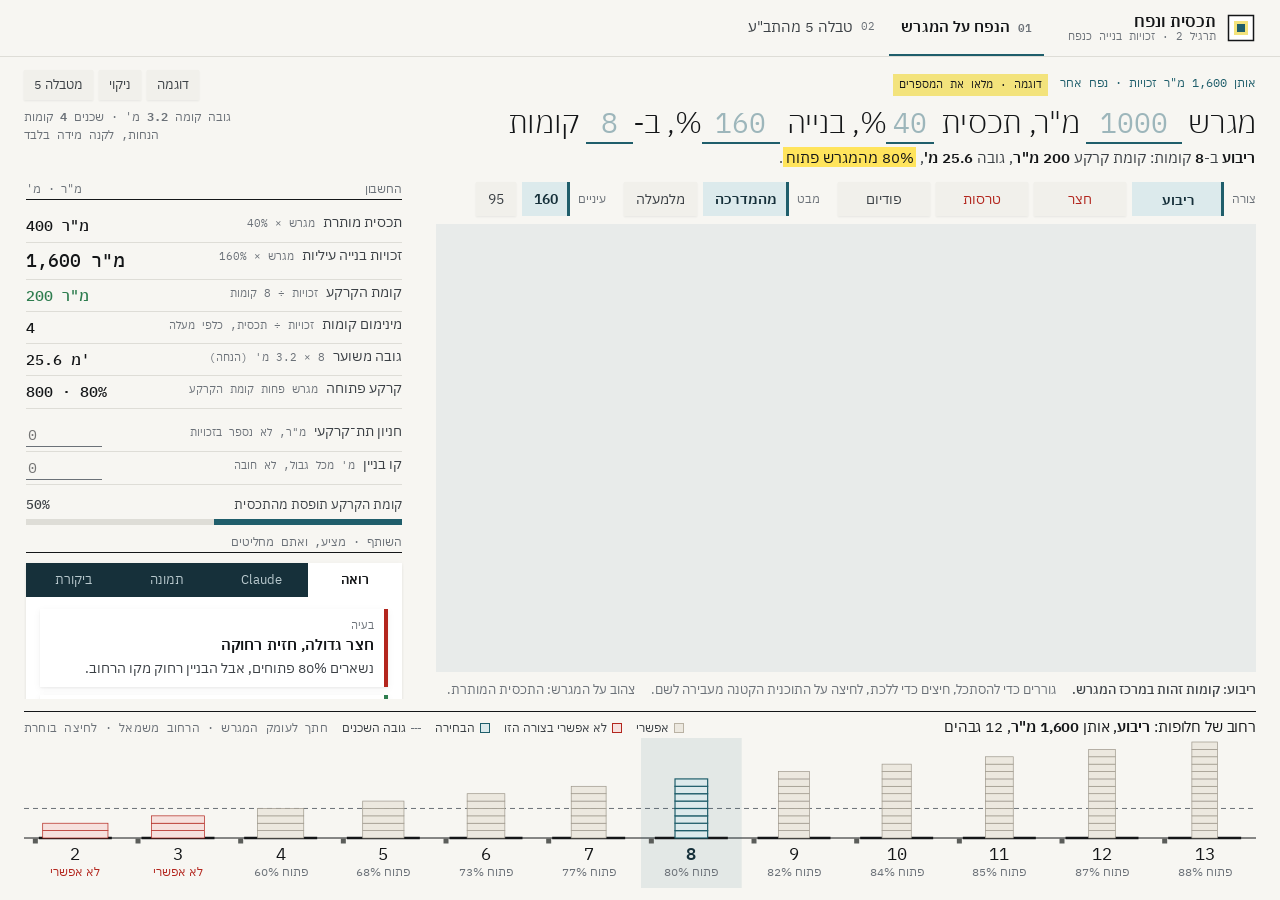
==== commit 8e9999c6: "Each page its own composition; four shapes; table 5 as a selectable plan Volume page, a presentation" ====
--- a/index.html
+++ b/index.html
@@ -4,68 +4,115 @@
 <meta charset="UTF-8">
 <meta name="viewport" content="width=device-width, initial-scale=1.0">
 <title>תכסית ונפח: אותן זכויות, נפח אחר</title>
-<meta name="description" content="מחשבון תכסית ואחוזי בנייה שמראה את הזכויות כנפח על המגרש, עם כל החלופות בחתך ושותף לחשיבה.">
+<meta name="description" content="מחשבון תכסית ואחוזי בנייה שמראה את הזכויות כנפח על המגרש: ארבע צורות, כל מספרי הקומות בחתך רחוב אחד, ושותף לחשיבה.">
 <link rel="preconnect" href="https://fonts.googleapis.com">
 <link href="https://fonts.googleapis.com/css2?family=IBM+Plex+Mono:wght@400;500&family=IBM+Plex+Sans+Hebrew:wght@300;400;500;600&display=swap" rel="stylesheet">
 <link rel="stylesheet" href="app.css">
 <script src="https://appofapp-gh.vercel.app/ai-menu.js"></script>
 <style>
-  /* ===== הטור הימני: נתונים וחשבון ===== */
-  .datahead{display:flex;justify-content:space-between;align-items:center;margin-bottom:4px}
-  .ledger{display:grid;gap:0;margin:0}
-  .ledger .r{display:grid;grid-template-columns:minmax(0,1fr) auto;gap:0 10px;padding:7px 0;border-bottom:1px solid var(--rule-soft)}
-  .ledger .r:last-child{border-bottom:0}
-  .ledger dt{font-size:13.5px;color:var(--ink-2)}
-  .ledger dt small{display:block;font-family:var(--mono);font-size:10.5px;color:var(--ink-3)}
+  /* גיליון הגשה: משפט שנערך, הנפח בלי מסגרת, טור חשבון, וחתך רחוב לכל הרוחב.
+     מסגרת רק למה שהוא כלי (השותף); שרטוט ומספרים יושבים ישר על הנייר. */
+  .sheet{height:calc(100dvh - var(--nav-h));display:grid;max-width:1800px;margin:0 auto;padding:14px var(--pad) 12px;
+    grid-template-columns:minmax(0,1fr) 380px;grid-template-rows:auto minmax(0,1fr) auto;
+    grid-template-areas:"lede lede" "stage side" "street street";gap:12px 32px}
+
+  /* ===== המשפט ===== */
+  .lede{grid-area:lede;display:grid;grid-template-columns:minmax(0,1fr) auto;gap:2px 24px;align-items:end}
+  .lede .top{grid-column:1/-1;display:flex;align-items:center;gap:12px;flex-wrap:wrap}
+  .kicker{font-family:var(--mono);font-size:12px;color:var(--rights)}
+  .acts{display:flex;gap:6px;margin-inline-start:auto}
+  .acts .btn{height:30px;font-size:13px;padding:0 10px}
+  .sentence{font-size:clamp(22px,2.35vw,36px);font-weight:300;line-height:1.35;letter-spacing:-.01em}
+  .sentence input{font:inherit;font-family:var(--mono);font-weight:400;font-size:.92em;color:var(--rights-deep);background:transparent;border:0;border-bottom:2px solid var(--rights);
+    border-radius:0;padding:0 2px;width:4.6ch;text-align:center;direction:ltr;-moz-appearance:textfield;transition:background .15s}
+  .sentence input.w5{width:5.6ch}
+  .sentence input.w2{width:2.8ch}
+  .sentence input::placeholder{color:#9DB6BB}
+  .sentence input:hover{background:rgba(31,94,107,.06)}
+  .sentence input:focus{outline:none;background:var(--rights-soft)}
+  .sentence input::-webkit-outer-spin-button,.sentence input::-webkit-inner-spin-button{-webkit-appearance:none;margin:0}
+  .result{font-size:clamp(15px,1.2vw,18px);color:var(--ink-2)}
+  .result b{color:var(--ink);font-weight:600}
+  .result .bad{color:var(--problem);font-weight:600}
+  .lede .meta{font-family:var(--mono);font-size:11.5px;color:var(--ink-3);text-align:end;line-height:1.6}
+
+  /* ===== הנפח ===== */
+  .stagewrap{grid-area:stage;display:flex;flex-direction:column;gap:8px;min-height:0}
+  .stagebar{display:flex;align-items:center;gap:8px 18px;flex-wrap:wrap}
+  .grp{display:flex;align-items:center;gap:6px}
+  .grp > span{font-family:var(--mono);font-size:11.5px;color:var(--ink-3);margin-inline-end:2px}
+  .grp .opt{height:34px;font-size:13.5px;padding:0 12px}
+  .grp.shapes .opt{min-width:92px}
+  .grp .opt.bad{color:var(--problem)}
+  .stage{position:relative;flex:1;min-height:300px;background:#E8EBEA}
+  .stage space-walk{position:absolute;inset:0;height:100%;min-height:0;
+    --sw-ink:#141618; --sw-paper:#F7F6F2; --sw-card:#fff; --sw-line:#DEDDD7; --sw-muted:#6B7178;
+    --sw-accent:#1F5E6B; --sw-problem:#B3261E; --sw-solution:#2E7D4F; --sw-marker:#FFE45C;
+    --sw-font:"IBM Plex Sans Hebrew",system-ui,sans-serif}
+  .caption{font-size:12.5px;color:var(--ink-3);display:flex;gap:6px 16px;flex-wrap:wrap}
+  .caption b{color:var(--ink-2);font-weight:500}
+
+  /* ===== החשבון: על הנייר, בקווי שיער ===== */
+  .side{grid-area:side;display:flex;flex-direction:column;gap:10px;min-height:0;overflow-y:auto;overflow-x:hidden;scrollbar-width:thin;padding:0 2px 4px}
+  .side h2{font-family:var(--mono);font-size:11.5px;color:var(--ink-3);font-weight:400;display:flex;justify-content:space-between;border-bottom:1px solid var(--ink);padding-bottom:4px}
+  .ledger{margin:0}
+  .ledger .r{display:grid;grid-template-columns:minmax(0,1fr) auto;gap:0 10px;padding:4px 0;border-bottom:1px solid var(--rule);align-items:baseline}
+  .ledger dt{font-size:13.5px;color:var(--ink-2);line-height:1.3}
+  .ledger dt small{font-family:var(--mono);font-size:10.5px;color:var(--ink-3);margin-inline-start:8px;white-space:nowrap}
   .ledger dd{margin:0;font-family:var(--mono);font-size:15px;font-weight:500;text-align:left;direction:ltr;white-space:nowrap;align-self:center}
-  .ledger .r.key dd{font-size:18px}
+  .ledger .key dd{font-size:18px}
   .ledger .bad dd{color:var(--problem)} .ledger .good dd{color:var(--solution)}
-  .usebar{margin-top:10px}
+  .ledger .in input{width:76px;height:24px;border:0;border-bottom:1px solid var(--ink-3);background:transparent;font-family:var(--mono);font-size:15px;text-align:left;direction:ltr;padding:0 2px;-moz-appearance:textfield}
+  .ledger .in input:focus{outline:none;border-bottom-color:var(--rights);background:var(--rights-soft)}
+  .ledger .in input::-webkit-outer-spin-button,.ledger .in input::-webkit-inner-spin-button{-webkit-appearance:none;margin:0}
   .usebar .top{display:flex;justify-content:space-between;font-size:13px;color:var(--ink-2)}
   .usebar .top b{font-family:var(--mono);font-weight:500}
-  .track{position:relative;height:8px;background:var(--rule-soft);margin-top:4px}
+  .track{position:relative;height:6px;background:var(--rule);margin-top:4px}
   .track .fill{height:100%;background:var(--rights);transition:width .4s}
-  .track .tick{position:absolute;top:-3px;bottom:-3px;width:2px;background:var(--ink);inset-inline-end:0}
   .usebar.over .fill{background:var(--problem)} .usebar.over .top b{color:var(--problem)}
-  .plan svg{display:block;width:100%;max-width:260px;margin:0 auto;height:auto}
-  .legend{display:flex;flex-wrap:wrap;gap:4px 12px;font-size:12px;color:var(--ink-2);margin-top:6px}
-  .legend i{display:inline-block;width:10px;height:10px;margin-inline-end:5px;vertical-align:-1px}
-  .basis{font-size:12px;color:var(--ink-3);line-height:1.5}
-  .basis b{color:var(--ink-2);font-weight:500}
-
-  /* ===== המוקד: המודל והחתכים ===== */
-  .focus{gap:12px}
-  .walkbox{position:relative;flex:1;min-height:440px;box-shadow:var(--shadow);background:#fff}
-  .walkbox space-walk{position:absolute;inset:0;height:100%;
-    --sw-ink:#141618; --sw-paper:#F7F6F2; --sw-card:#fff; --sw-line:#DEDDD7; --sw-muted:#6B7178;
-    --sw-accent:#1F5E6B; --sw-problem:#B3261E; --sw-solution:#2E7D4F; --sw-marker:#FFE45C;
-    --sw-font:"IBM Plex Sans Hebrew",system-ui,sans-serif; --sw-display:"IBM Plex Sans Hebrew",system-ui,sans-serif}
-  .strip{padding:12px 16px 8px}
-  .strip .head{display:flex;justify-content:space-between;align-items:baseline;gap:12px;margin-bottom:4px}
-  .strip .head h2{font-size:16px;font-weight:500}
-  .strip .head h2 b{font-weight:600}
-  .strip svg{display:block;width:100%;height:auto;overflow:visible}
-  .alt{cursor:pointer}
-  .alt .hit{fill:transparent;transition:fill .15s}
-  .alt:hover .hit{fill:var(--rule-soft)}
-  .alt:focus{outline:none}
-  .alt:focus-visible .hit{fill:var(--rights-soft)}
-  .alt.sel .hit{fill:var(--rights-soft)}
-  .alt .grow{transform-box:fill-box;transform-origin:50% 100%}
-  .grown .alt .grow{animation:grow .7s cubic-bezier(.2,.7,.2,1) both}
-  @keyframes grow{from{transform:scaleY(0)}to{transform:scaleY(1)}}
-
-  /* ===== השותף ===== */
-  .partner-note{font-size:12.5px;color:var(--ink-3);line-height:1.5}
-  .prompt{font-family:var(--mono);font-size:11.5px;line-height:1.55;color:var(--ink-2);background:var(--paper);padding:8px 10px;max-height:7.8em;overflow:hidden;white-space:pre-wrap;position:relative;margin:0 0 10px}
-  .prompt::after{content:"";position:absolute;inset:auto 0 0 0;height:2.2em;background:linear-gradient(transparent,var(--paper))}
+  .basis{font-size:11.5px;color:var(--ink-3);line-height:1.5}
+
+  /* ===== השותף: הכלי היחיד במסגרת ===== */
+  .partner{background:#fff;box-shadow:var(--shadow);flex:1 0 auto;min-height:230px;display:flex;flex-direction:column}
+  .tabs{display:grid;grid-template-columns:repeat(4,minmax(0,1fr));background:var(--rights-deep)}
+  .tabs button{font:inherit;font-size:13px;height:34px;border:0;border-radius:0;background:transparent;color:#B9C9CE;cursor:pointer;transition:background .15s,color .15s}
+  .tabs button:hover{color:#fff}
+  .tabs button[aria-selected="true"]{background:#fff;color:var(--ink);font-weight:600}
+  .tabs button:focus-visible{outline:2px solid var(--marker);outline-offset:-2px}
+  .tabpanel{padding:12px 14px 14px}
+  .tabpanel[hidden]{display:none}
+  .partner-note{font-size:11.5px;color:var(--ink-3);line-height:1.5;margin-top:8px}
+  .prompt{font-family:var(--mono);font-size:11.5px;line-height:1.55;color:var(--ink-2);background:var(--paper);padding:8px 10px;max-height:9.4em;overflow:auto;white-space:pre-wrap;margin:0 0 10px}
   .distill{font-size:14px;font-weight:500;margin-bottom:8px}
   .crit{font-size:15px;line-height:1.5}
   .crit b{font-family:var(--mono);font-weight:500}
 
+  /* ===== חתך הרחוב ===== */
+  .street{grid-area:street;border-top:1px solid var(--ink);padding-top:6px}
+  .street .head{display:flex;justify-content:space-between;align-items:baseline;gap:12px;flex-wrap:wrap}
+  .street h2{font-size:15px;font-weight:400}
+  .street h2 b{font-weight:600}
+  .street svg{display:block;width:100%;height:auto;overflow:visible}
+  .street .legend{display:flex;flex-wrap:wrap;gap:4px 14px;font-size:12px;color:var(--ink-2)}
+  .legend i{display:inline-block;width:10px;height:10px;margin-inline-end:5px;vertical-align:-1px}
+  .alt{cursor:pointer}
+  .alt .hit{fill:transparent;transition:fill .15s}
+  .alt:hover .hit{fill:rgba(20,22,24,.04)}
+  .alt:focus{outline:none}
+  .alt:focus-visible .hit,.alt.sel .hit{fill:rgba(31,94,107,.09)}
+  .grow{transform-box:fill-box;transform-origin:50% 100%}
+  .grown .grow{animation:grow .7s cubic-bezier(.2,.7,.2,1) both}
+  @keyframes grow{from{transform:scaleY(0)}to{transform:scaleY(1)}}
+
+  @media (max-width:1100px){.sheet{grid-template-columns:minmax(0,1fr) 300px}}
   @media (max-width:900px){
-    .walkbox{min-height:0}
-    .walkbox space-walk{position:static;height:auto}
+    .sheet{height:auto;display:flex;flex-direction:column;padding:12px 16px 24px;gap:16px}
+    .lede{grid-template-columns:minmax(0,1fr)}
+    .lede .meta{text-align:start}
+    .stage{flex:none;height:62vh}
+    .side{overflow:visible}
+    .grp.shapes{width:100%}
+    .grp.shapes .opt{min-width:0;flex:1}
   }
 </style>
 </head>
@@ -82,106 +129,96 @@
   <ai-menu chat="https://claude.ai/code/session_01UBnSCKjceAQftmEhcfhDHZ"></ai-menu>
 </header>
 
-<main class="page">
-  <section class="lens">
-    <div>
-      <div class="kicker" id="kicker">זכויות בנייה הן כמות חומר · אותה כמות, לרוחב או לגובה</div>
-      <h1 id="insight">אותן זכויות, נפח אחר</h1>
-      <p class="sub" id="explain"></p>
+<main class="sheet">
+  <section class="lede" aria-label="הנתונים והתוצאה">
+    <div class="top">
+      <span class="kicker" id="kicker">אותן זכויות, נפח אחר</span>
+      <span class="tag" id="exampleTag" hidden>דוגמה · מלאו את המספרים</span>
+      <span class="saved" id="saved" aria-live="polite"></span>
+      <div class="acts">
+        <button class="btn" type="button" id="fillExample">דוגמה</button>
+        <button class="btn" type="button" id="clearAll">ניקוי</button>
+        <a class="btn" href="taba.html">מטבלה 5</a>
+      </div>
     </div>
-    <div class="meta">
-      <span>גובה קומה <b class="num">3.2</b> מ' · הנחה</span>
-      <span>שכנים <b class="num">4</b> קומות · הנחה</span>
-      <span>בלי קווי בניין ושטחי שירות</span>
+    <h1 class="sentence">
+      מגרש <input class="w5" type="number" id="plotArea" inputmode="decimal" min="0" step="any" placeholder="1000" aria-label="שטח המגרש במ&quot;ר"> מ"ר,
+      תכסית <input class="w2" type="number" id="coveragePercent" inputmode="decimal" min="0" max="100" step="any" placeholder="40" aria-label="תכסית מותרת באחוזים">%,
+      בנייה <input type="number" id="buildingPercent" inputmode="decimal" min="0" step="any" placeholder="160" aria-label="אחוזי בנייה עיליים, עיקרי">%,
+      ב-<input class="w2" type="number" id="floors" inputmode="numeric" min="1" step="1" placeholder="8" aria-label="מספר קומות"> קומות
+    </h1>
+    <div class="meta">גובה קומה <b>3.2</b> מ' · שכנים <b>4</b> קומות<br>הנחות, לקנה מידה בלבד</div>
+    <p class="result" id="result"></p>
+  </section>
+
+  <section class="stagewrap" aria-label="הנפח על המגרש">
+    <div class="stagebar">
+      <div class="grp shapes" role="group" aria-label="צורת הנפח"><span>צורה</span><span id="shapeBtns" style="display:contents"></span></div>
+      <div class="grp" role="group" aria-label="מבט"><span>מבט</span>
+        <button class="opt" type="button" data-view="walk" aria-pressed="true">מהמדרכה</button>
+        <button class="opt" type="button" data-view="top" aria-pressed="false">מלמעלה</button>
+      </div>
+      <div class="grp" role="group" aria-label="גובה העיניים"><span>עיניים</span>
+        <button class="opt" type="button" data-eye="160" aria-pressed="true" title="מבוגר עומד">160</button>
+        <button class="opt" type="button" data-eye="95" aria-pressed="false" title="ילד בן 3">95</button>
+      </div>
     </div>
+    <div class="stage"><space-walk id="walk" variant="block" eye="160"></space-walk></div>
+    <p class="caption"><span id="shapeHint"></span><span>גוררים כדי להסתכל, חיצים כדי ללכת, לחיצה על התוכנית הקטנה מעבירה לשם.</span><span>צהוב על המגרש: התכסית המותרת.</span></p>
   </section>
 
-  <div class="frame">
-    <!-- הקשר: הנתונים והחשבון -->
-    <aside class="pane" aria-label="הנתונים">
-      <div class="ph"><span><b>01</b> הנתונים</span><span class="saved" id="saved" aria-live="polite"></span></div>
-      <div class="card">
-        <div class="datahead"><span class="lbl">מהתב"ע, טבלה 5</span><span class="tag" id="exampleTag" hidden>דוגמה</span></div>
-        <div class="field"><label for="plotArea">שטח המגרש<small>מ"ר</small></label><input type="number" id="plotArea" inputmode="decimal" min="0" step="any" placeholder="1000"></div>
-        <div class="field"><label for="coveragePercent">תכסית מותרת<small>% מהמגרש</small></label><input type="number" id="coveragePercent" inputmode="decimal" min="0" max="100" step="any" placeholder="40"></div>
-        <div class="field"><label for="buildingPercent">אחוזי בנייה עיליים<small>% מהמגרש, עיקרי</small></label><input type="number" id="buildingPercent" inputmode="decimal" min="0" step="any" placeholder="160"></div>
-        <div class="field"><label for="floors">מספר קומות<small>ההחלטה שלכם</small></label><input type="number" id="floors" inputmode="numeric" min="1" step="1" placeholder="8"></div>
-        <div class="field"><label for="parkingArea">חניון תת־קרקעי<small>מ"ר, לא נספר בזכויות</small></label><input type="number" id="parkingArea" inputmode="decimal" min="0" step="any" placeholder="0"></div>
-        <div class="line" style="margin-top:10px">
-          <button class="btn" type="button" id="fillExample">דוגמה</button>
-          <button class="btn" type="button" id="clearAll">ניקוי</button>
-          <a class="btn" href="taba.html" title="לחלץ את הנתונים מקובץ טבלה 5">מטבלה 5</a>
-        </div>
-      </div>
-
-      <div class="ph"><span><b>02</b> החשבון</span><span>מ"ר · מ'</span></div>
-      <div class="card">
-        <dl class="ledger" id="ledger"></dl>
-        <div class="usebar" id="usebar">
-          <div class="top"><span>כל קומה תופסת מהתכסית</span><b id="usePct">0%</b></div>
-          <div class="track"><div class="fill" id="useFill" style="width:0"></div><span class="tick" title="100%: מלוא התכסית"></span></div>
-        </div>
-      </div>
-
-      <div class="card plan">
-        <span class="lbl">תוכנית · קנה מידה אחד</span>
-        <svg id="planSvg" viewBox="0 0 220 214" role="img" aria-label="תוכנית המגרש: התכסית המותרת והקומה הטיפוסית"></svg>
-        <div class="legend"><span><i style="background:var(--cover)"></i>תכסית מותרת</span><span><i style="background:var(--gypsum);box-shadow:inset 0 0 0 1px var(--ink)"></i>קומה טיפוסית</span></div>
-      </div>
-      <p class="basis">
-        <b>על מה זה נשען:</b> המונחים לפי תקנות התכנון והבנייה (חישוב שטחים ואחוזי בנייה בתכניות ובהיתרים), התשנ"ב-1992.<br>
-        <b>מה מדויק:</b> כל המספרים בטבלה נגזרים מהשדות.<br>
-        <b>מה הערכה:</b> הנפח כריבוע במרכז המגרש, גובה הקומה, השכנים והחניות.
-      </p>
-    </aside>
-
-    <!-- המוקד: הנפח, וכל החלופות בחתך -->
-    <section class="pane focus" aria-label="המודל">
-      <div class="ph"><span><b>03</b> הנפח על המגרש · ללכת על המדרכה שממול, או לעבור למבט על</span><span id="walkTitle"></span></div>
-      <div class="walkbox"><space-walk id="walk"></space-walk></div>
-      <div class="card strip">
-        <div class="head">
-          <h2 id="stripTitle">כל החלופות, באותן זכויות</h2>
-          <span class="lbl">חתך · קנה מידה אחד · לחיצה בוחרת</span>
-        </div>
-        <svg id="stripSvg" viewBox="0 0 1000 192" role="group" aria-label="חלופות לפי מספר קומות"></svg>
-        <div class="legend">
-          <span><i style="background:var(--gypsum);box-shadow:inset 0 0 0 1px var(--gypsum-edge)"></i>נכנס בתכסית</span>
-          <span><i style="background:var(--problem-soft);box-shadow:inset 0 0 0 1px var(--problem)"></i>חורג מהתכסית</span>
-          <span><i style="background:var(--rights-soft);box-shadow:inset 0 0 0 1px var(--rights)"></i>הבחירה שלכם</span>
-          <span><i style="background:var(--neighbour)"></i>שכנים, 4 קומות</span>
-        </div>
-      </div>
-    </section>
-
-    <!-- הפקה: השותף -->
-    <aside class="pane" aria-label="השותף">
-      <div class="ph"><span><b>04</b> השותף · מציע, ואתם מחליטים</span></div>
-      <div class="card">
-        <span class="lbl">מה השותף רואה במספרים</span>
-        <div class="psi" id="psi"></div>
-        <p class="partner-note" style="margin-top:10px">השותף כאן הוא חישוב גלוי, לא מודל שפה. כל משפט נגזר מהטור הימני, ואפשר לבדוק אותו.</p>
-      </div>
-      <div class="card">
-        <span class="lbl">להמשיך עם Claude · ביקורת וחלופה שלישית</span>
+  <aside class="side" aria-label="החשבון והשותף">
+    <h2><span>החשבון</span><span>מ"ר · מ'</span></h2>
+    <dl class="ledger" id="ledger"></dl>
+    <dl class="ledger">
+      <div class="r in"><dt>חניון תת־קרקעי<small>מ"ר, לא נספר בזכויות</small></dt><dd><input type="number" id="parkingArea" inputmode="decimal" min="0" step="any" placeholder="0"></dd></div>
+      <div class="r in"><dt>קו בניין<small>מ' מכל גבול, לא חובה</small></dt><dd><input type="number" id="setback" inputmode="decimal" min="0" step="any" placeholder="0"></dd></div>
+    </dl>
+    <div class="usebar" id="usebar">
+      <div class="top"><span>קומת הקרקע תופסת מהתכסית</span><b id="usePct">0%</b></div>
+      <div class="track"><div class="fill" id="useFill" style="width:0"></div></div>
+    </div>
+
+    <h2><span>השותף · מציע, ואתם מחליטים</span></h2>
+    <section class="partner" aria-label="השותף">
+      <div class="tabs" role="tablist">
+        <button role="tab" aria-selected="true" data-tab="see">רואה</button>
+        <button role="tab" aria-selected="false" data-tab="claude">Claude</button>
+        <button role="tab" aria-selected="false" data-tab="image">תמונה</button>
+        <button role="tab" aria-selected="false" data-tab="crit">ביקורת</button>
+      </div>
+      <div class="tabpanel" data-panel="see"><div class="psi" id="psi"></div>
+        <p class="partner-note">השותף כאן הוא חישוב גלוי, לא מודל שפה. כל משפט נגזר מהמספרים, ואפשר לבדוק אותו. את המשך השיחה מעבירים ל-Claude.</p></div>
+      <div class="tabpanel" data-panel="claude" hidden>
         <pre class="prompt" id="claudePrompt"></pre>
         <div class="line">
           <button class="btn primary" type="button" data-copy="claudePrompt">העתקת השאלה</button>
           <a class="btn" id="openClaude" href="https://claude.ai/new" target="_blank" rel="noopener">פתיחה ב-Claude</a>
         </div>
       </div>
-      <div class="card">
-        <span class="lbl">תמונה של הנפח · פרומפט למידג'רני</span>
+      <div class="tabpanel" data-panel="image" hidden>
         <p class="distill" id="mjDistill"></p>
         <pre class="prompt" id="mjPrompt"></pre>
-        <div class="line"><button class="btn" type="button" data-copy="mjPrompt">העתקת הפרומפט</button></div>
-      </div>
-      <div class="card">
-        <span class="lbl">שאלה לביקורת</span>
-        <p class="crit" id="crit"></p>
-      </div>
-    </aside>
-  </div>
+        <div class="line"><button class="btn" type="button" data-copy="mjPrompt">העתקת הפרומפט למידג'רני</button></div>
+      </div>
+      <div class="tabpanel" data-panel="crit" hidden><p class="crit" id="crit"></p></div>
+    </section>
+    <p class="basis">המונחים לפי תקנות התכנון והבנייה (חישוב שטחים ואחוזי בנייה בתכניות ובהיתרים), התשנ"ב-1992. מדויק: כל מספר בחשבון. הערכה: צורת הנפח, גובה הקומה, השכנים והחניות.</p>
+  </aside>
+
+  <section class="street" aria-label="חתך רחוב של כל החלופות">
+    <div class="head">
+      <h2 id="streetTitle">רחוב של חלופות</h2>
+      <div class="legend">
+        <span><i style="background:var(--gypsum);box-shadow:inset 0 0 0 1px var(--gypsum-edge)"></i>אפשרי</span>
+        <span><i style="background:var(--problem-soft);box-shadow:inset 0 0 0 1px var(--problem)"></i>לא אפשרי בצורה הזו</span>
+        <span><i style="background:var(--rights-soft);box-shadow:inset 0 0 0 1px var(--rights)"></i>הבחירה</span>
+        <span><i style="background:none;border-top:1.5px dashed var(--ink-3);height:0;vertical-align:3px"></i>גובה השכנים</span>
+        <span class="lbl">חתך לעומק המגרש · הרחוב משמאל · לחיצה בוחרת</span>
+      </div>
+    </div>
+    <svg id="streetSvg" viewBox="0 0 1000 150" role="group" aria-label="חלופות לפי מספר קומות"></svg>
+  </section>
 </main>
 
 <script src="https://anat1969.github.io/AppOfApp-GH/walk.js"></script>
@@ -194,183 +231,197 @@
   const FLOOR_H = 3.2;          // assumed floor height, metres
   const NEIGHBOUR_FLOORS = 4;   // assumed neighbours, for scale only
   const M2_PER_SPACE = 30;      // estimate: one parking space with its aisle
-  const EXAMPLE = { a: 1000, c: 40, r: 160, n: 8, p: 0 };
-  const IDS = { a: 'plotArea', c: 'coveragePercent', r: 'buildingPercent', n: 'floors', p: 'parkingArea' };
-  const STORE = 'targil2.volume.v1';
+  const WING = 10;              // courtyard: depth of a wing, metres (assumed)
+  const PODIUM = 2;             // podium floors at full coverage
+  const EXAMPLE = { a: 1000, c: 40, r: 160, n: 8, p: 0, s: 0 };
+  const IDS = { a: 'plotArea', c: 'coveragePercent', r: 'buildingPercent', n: 'floors', p: 'parkingArea', s: 'setback' };
+  const TYPES = [
+    { id: 'block', label: 'ריבוע', hint: 'ריבוע: קומות זהות במרכז המגרש.', mj: 'נפח ריבועי פשוט' },
+    { id: 'court', label: 'חצר', hint: 'חצר: אגפים בעומק 10 מ\' (הנחה) סביב חצר פנימית.', mj: 'בלוק היקפי סביב חצר פנימית' },
+    { id: 'terrace', label: 'טרסות', hint: 'טרסות: חזית ברוחב התכסית, וכל קומה נסוגה מהרחוב.', mj: 'בניין מדורג בטרסות היורדות אל הרחוב' },
+    { id: 'podium', label: 'פודיום', hint: 'פודיום: 2 קומות במלוא התכסית, והשאר מגדל במרכז.', mj: 'מגדל דק על פודיום רחב בן שתי קומות' },
+  ];
+  const STORE = 'targil2.volume.v2';
   const $ = (id) => document.getElementById(id);
   const n1 = (v) => (Number.isFinite(v) ? v : 0).toLocaleString('he-IL', { maximumFractionDigits: 1 });
   const n0 = (v) => Math.round(v).toLocaleString('he-IL');
   const num = (id) => { const v = parseFloat($(id).value); return Number.isFinite(v) && v > 0 ? v : 0; };
+  let shape = 'block';
 
   function read() {
-    const v = { a: num(IDS.a), c: Math.min(num(IDS.c), 100), r: num(IDS.r), n: Math.round(num(IDS.n)), p: num(IDS.p) };
+    const v = { a: num(IDS.a), c: Math.min(num(IDS.c), 100), r: num(IDS.r), n: Math.round(num(IDS.n)), p: num(IDS.p), s: num(IDS.s) };
     const example = !(v.a > 0 && v.c > 0 && v.r > 0);
-    return { ...(example ? EXAMPLE : v), example };
+    return example ? { ...EXAMPLE, p: v.p, s: v.s, example } : { ...v, example };
+  }
+
+  // one shape, k floors: a list of floors, each a list of plan rectangles [x0, z0, x1, z1] (metres, plot centre at 0, street at +z)
+  function mass(m, type, k) {
+    const T = m.total, C = m.C, sq = (a) => { const h = Math.sqrt(Math.max(a, 0)) / 2; return [-h, -h, h, h]; };
+    const floors = []; let ok = true, why = '', court = 0;
+    const block = () => { const A = T / k; for (let f = 0; f < k; f++) floors.push({ rects: [sq(A)], area: A }); if (A > C + 0.01) { ok = false; why = 'הקומה חורגת מהתכסית'; } };
+    if (type === 'court') {
+      const A = T / k, d = WING, so = (A + 4 * d * d) / (4 * d), si = so - 2 * d, h = so / 2, w = si / 2;
+      if (A > C + 0.01) { ok = false; why = 'האגפים חורגים מהתכסית'; }
+      else if (si < 6) { ok = false; why = 'החצר צרה מ-6 מ\''; }
+      else if (so > m.side + 0.01) { ok = false; why = 'החצר חורגת מגבול הבנייה'; }
+      if (si > 0) { court = si * si; for (let f = 0; f < k; f++) floors.push({ rects: [[-h, w, h, h], [-h, -h, h, -w], [-h, -w, -w, w], [w, -w, h, w]], area: A }); }
+      else block();
+    } else if (type === 'terrace' && k > 1) {
+      const wd = Math.sqrt(C), t = 2 * (k * C - T) / (C * k * (k - 1)), top = 2 * T / k - C;
+      if (k * C < T - 0.01) { ok = false; why = 'גם במלוא התכסית אין מקום לזכויות'; block(); }
+      else {
+        if (top < 0.2 * C) { ok = false; why = 'יותר מדי קומות: הטרסה העליונה קטנה מדי'; }
+        for (let f = 0; f < k; f++) { const a = Math.max(C * (1 - t * f), 0.05 * C); floors.push({ rects: [[-wd / 2, -wd / 2, wd / 2, -wd / 2 + a / wd]], area: a }); }
+      }
+    } else if (type === 'podium') {
+      if (k <= PODIUM || T <= PODIUM * C) { ok = false; why = k <= PODIUM ? 'צריך יותר מ-2 קומות' : 'כל הזכויות נכנסות בפודיום'; block(); }
+      else {
+        const tw = (T - PODIUM * C) / (k - PODIUM);
+        if (tw > C + 0.01) { ok = false; why = 'המגדל חורג מהתכסית'; }
+        for (let f = 0; f < k; f++) floors.push(f < PODIUM ? { rects: [sq(C)], area: C } : { rects: [sq(tw)], area: tw });
+      }
+    } else block();
+    const ground = floors[0].area;
+    return { type, k, floors, ok, why, ground, court, open: m.a - ground, openPct: (m.a - ground) / m.a * 100, height: k * FLOOR_H, top: floors[k - 1].area };
   }
 
   function model(v) {
-    const cover = v.a * v.c / 100;                       // the largest footprint allowed
-    const total = v.a * v.r / 100;                       // above-ground main rights
-    const nMin = Math.max(1, Math.ceil(total / cover - 1e-9));  // fewest floors whose plate fits the coverage
-    const n = v.n > 0 ? v.n : nMin;
-    const per = (k) => total / k;
-    const perFloor = per(n);
-    const fits = perFloor <= cover + 0.01;
-    const open = v.a - perFloor;
-    const nH = NEIGHBOUR_FLOORS * FLOOR_H;
-    const half = Math.max(nMin, Math.ceil(total / (v.a * 0.5) - 1e-9)); // fewest floors that leave half the plot open
-    return {
-      ...v, cover, total, nMin, n, nAssumed: !(v.n > 0), per, perFloor, fits,
-      open, openPct: open / v.a * 100, use: perFloor / cover * 100,
-      height: n * FLOOR_H, fullH: nMin * FLOOR_H, nH, half, L: Math.sqrt(v.a),
-      basements: v.p > 0 ? Math.ceil(v.p / v.a) : 0, spaces: Math.floor(v.p / M2_PER_SPACE),
-    };
-  }
-
-  // ---------- the lens ----------
-  function renderLens(m) {
-    let h;
-    if (!m.fits) h = '<b>' + m.n + ' קומות</b> לא מספיקות: צריך לפחות <b>' + m.nMin + '</b>';
-    else if (m.n === m.nMin) h = '<b>' + m.n + ' קומות</b> ממלאות את התכסית: הנפח הנמוך ביותר';
-    else h = 'אותן <b>' + n0(m.total) + ' מ"ר</b>: <b>' + m.n + '</b> קומות, או <b>' + m.nMin + '</b> במלוא התכסית';
-    $('insight').innerHTML = h;
-    $('explain').innerHTML = m.fits
-      ? 'כל קומה <b>' + n1(m.perFloor) + ' מ"ר</b>, <b>' + n0(m.use) + '%</b> מהתכסית. נשארים <b>' + n0(m.openPct) + '%</b> מהמגרש פתוחים לגינה, לעצים ולחלחול.'
-      : 'כל קומה <b>' + n1(m.perFloor) + ' מ"ר</b>, יותר מ-<b>' + n1(m.cover) + ' מ"ר</b> המותרים. מוסיפים קומות, או מוותרים על זכויות.';
+    const L = Math.sqrt(v.a);
+    const side = v.s > 0 ? Math.max(L - 2 * v.s, 0) : L;          // building line: the square the building must stay inside
+    const cover = v.a * v.c / 100;
+    const C = Math.min(cover, side * side);                         // the footprint that is really available
+    const total = v.a * v.r / 100;
+    const m = { ...v, L, side, cover, C, lineLimits: side * side < cover - 0.01, total, nH: NEIGHBOUR_FLOORS * FLOOR_H,
+      basements: v.p > 0 ? Math.ceil(v.p / v.a) : 0, spaces: Math.floor(v.p / M2_PER_SPACE) };
+    m.firstOk = (t) => { for (let k = 1; k <= 80; k++) if (mass(m, t, k).ok) return k; return 0; };
+    m.nMin = Math.max(1, Math.ceil(total / Math.max(C, 1) - 1e-9));
+    m.n = v.n > 0 ? v.n : m.nMin;
+    m.nAssumed = !(v.n > 0);
+    return m;
+  }
+
+  // ---------- the sentence and its result ----------
+  function renderLede(m, g) {
+    const t = TYPES.find((x) => x.id === g.type);
+    const first = m.firstOk(g.type);
+    $('result').innerHTML = g.ok
+      ? '<b>' + t.label + '</b> ב-<b>' + m.n + '</b> קומות: קומת קרקע <b>' + n0(g.ground) + ' מ"ר</b>, גובה <b>' + n1(g.height) + ' מ\'</b>, <mark>' + n0(g.openPct) + '% מהמגרש פתוח</mark>' + (g.court ? ', מתוכם חצר פנימית <b>' + n0(g.court) + ' מ"ר</b>' : '') + '.'
+      : '<span class="bad">' + g.why + '.</span> ' + (first ? t.label + ' צריך לפחות <b>' + first + '</b> קומות.' : 'הצורה הזו לא מתאימה לזכויות האלה.');
     $('exampleTag').hidden = !m.example;
-    $('kicker').textContent = m.example
-      ? 'דוגמה · מגרש 1,000 מ"ר, 40% תכסית, 160% בנייה · מלאו את השדות'
-      : 'זכויות בנייה הן כמות חומר · אותה כמות, לרוחב או לגובה';
-  }
-
-  // ---------- the ledger: every number with its rule ----------
-  function renderLedger(m) {
+    $('kicker').textContent = 'אותן ' + n0(m.total) + ' מ"ר זכויות · נפח אחר';
+  }
+
+  function renderLedger(m, g) {
     const rows = [
-      ['תכסית מקסימלית', 'מגרש × תכסית', n1(m.cover) + ' מ"ר'],
-      ['זכויות בנייה עיליות', 'מגרש × אחוזי בנייה', n1(m.total) + ' מ"ר', 'key'],
-      ['שטח לקומה', 'זכויות ÷ ' + m.n + ' קומות' + (m.nAssumed ? ' (המינימום)' : ''), n1(m.perFloor) + ' מ"ר', m.fits ? 'good' : 'bad'],
+      ['תכסית מותרת', 'מגרש × ' + n1(m.c) + '%' + (m.lineLimits ? ' · קו הבניין מגביל ל-' + n0(m.C) : ''), n1(m.C) + ' מ"ר', m.lineLimits ? 'bad' : ''],
+      ['זכויות בנייה עיליות', 'מגרש × ' + n1(m.r) + '%', n1(m.total) + ' מ"ר', 'key'],
+      ['קומת הקרקע', g.type === 'block' ? 'זכויות ÷ ' + m.n + ' קומות' : 'לפי צורת ה' + TYPES.find((x) => x.id === g.type).label, n1(g.ground) + ' מ"ר', g.ok ? 'good' : 'bad'],
       ['מינימום קומות', 'זכויות ÷ תכסית, כלפי מעלה', String(m.nMin)],
-      ['גובה משוער', m.n + ' × 3.2 מ\' (הנחה)', n1(m.height) + ' מ\''],
-      ['קרקע פתוחה', 'מגרש פחות קומה', m.open >= 0 ? n1(m.open) + ' מ"ר · ' + n0(m.openPct) + '%' : 'אין', m.open >= 0 ? '' : 'bad'],
+      ['גובה משוער', m.n + ' × 3.2 מ\' (הנחה)', n1(g.height) + ' מ\''],
+      ['קרקע פתוחה', 'מגרש פחות קומת הקרקע', g.open >= 0 ? n0(g.open) + ' · ' + n0(g.openPct) + '%' : 'אין', g.open >= 0 ? '' : 'bad'],
     ];
-    if (m.p > 0) rows.push(['חניון תת־קרקעי', 'הערכה: ' + M2_PER_SPACE + ' מ"ר לחניה, מרתף בגודל המגרש', m.basements + ' מרתפים · ' + m.spaces + ' חניות']);
+    if (m.p > 0) rows.push(['חניון', 'הערכה: ' + M2_PER_SPACE + ' מ"ר לחניה, מרתף בגודל המגרש', m.basements + ' מרתפים · ' + m.spaces + ' חניות']);
     $('ledger').innerHTML = rows.map(([t, f, v, c]) => '<div class="r ' + (c || '') + '"><dt>' + t + '<small>' + f + '</small></dt><dd>' + v + '</dd></div>').join('');
-    $('usePct').textContent = n0(m.use) + '%';
-    $('useFill').style.width = Math.min(m.use, 100) + '%';
-    $('usebar').classList.toggle('over', !m.fits);
-  }
-
-  // ---------- the plan: plot, allowed coverage, typical floor, street ----------
-  function renderPlan(m) {
-    const S = 150, x0 = 35, y0 = 22, k = S / m.L;
-    const sqr = (area, fill, stroke, dash, w) => { const s = Math.sqrt(Math.max(area, 0)) * k, o = (S - s) / 2;
-      return '<rect x="' + (x0 + o) + '" y="' + (y0 + o) + '" width="' + s + '" height="' + s + '" fill="' + fill + '" stroke="' + stroke + '" stroke-width="' + (w || 1) + '"' + (dash ? ' stroke-dasharray="4 3"' : '') + '/>'; };
-    $('planSvg').innerHTML =
-      '<text x="' + (x0 + S / 2) + '" y="12" text-anchor="middle" font-family="IBM Plex Mono, monospace" font-size="10.5" fill="#6B7178">' + n1(m.L) + ' מ\'</text>' +
-      '<line x1="' + x0 + '" y1="16" x2="' + (x0 + S) + '" y2="16" stroke="#6B7178" stroke-width=".75"/>' +
-      '<rect x="' + x0 + '" y="' + y0 + '" width="' + S + '" height="' + S + '" fill="#fff" stroke="#141618" stroke-width="1.25"/>' +
-      sqr(m.cover, '#F3E37C', '#B8A630', true) +
-      sqr(Math.min(m.perFloor, m.a), m.fits ? '#ECE8DF' : '#F6E1DE', m.fits ? '#141618' : '#B3261E', false, 1.25) +
-      '<text x="' + (x0 + S / 2) + '" y="' + (y0 + S / 2 + 4) + '" text-anchor="middle" font-family="IBM Plex Mono, monospace" font-size="11" fill="#141618">' + n0(m.perFloor) + '</text>' +
-      '<rect x="0" y="' + (y0 + S + 10) + '" width="220" height="22" fill="#DEDDD7"/>' +
-      '<text x="110" y="' + (y0 + S + 25) + '" text-anchor="middle" font-family="IBM Plex Sans Hebrew, sans-serif" font-size="11" fill="#3B4045">רחוב</text>';
-  }
-
-  // ---------- every alternative as a section, on one scale ----------
+    const use = g.ground / m.C * 100;
+    $('usePct').textContent = n0(use) + '%';
+    $('useFill').style.width = Math.min(use, 100) + '%';
+    $('usebar').classList.toggle('over', use > 100.5);
+  }
+
+  // ---------- the street: every floor count of this shape, cut through the depth of the plot, on one ground line ----------
   let grownOnce = false;
-  function renderStrip(m) {
-    const svg = $('stripSvg');
-    const W = Math.round(svg.getBoundingClientRect().width) || 1000, K = W < 640 ? 6 : 12, HT = 192, cw = W / K, base = 120, top = 6;
-    let start = Math.max(1, Math.min(m.nMin - 2, m.n - 2));
+  function renderStreet(m, g) {
+    const svg = $('streetSvg');
+    const W = Math.round(svg.getBoundingClientRect().width) || 1000, K = W < 640 ? 6 : 12, HT = 150, base = 100, top = 4, cw = W / K;
+    svg.setAttribute('viewBox', '0 0 ' + W + ' ' + HT);
+    const first = m.firstOk(g.type) || m.nMin;
+    let start = Math.max(1, Math.min(first - 2, m.n - 2));
     if (m.n > start + K - 2) start = m.n - K + 3;
     const ks = Array.from({ length: K }, (_, i) => start + i);
-    svg.setAttribute('viewBox', '0 0 ' + W + ' ' + HT);
     const hMax = Math.max(ks[K - 1] * FLOOR_H, m.nH);
-    const s = Math.min((cw * 0.74) / m.L, (base - top) / hMax);   // one scale for width and height: a true section
-    const plotW = m.L * s;
-    const mono = 'font-family="IBM Plex Mono, monospace"';
-    let out = '';
+    const s = Math.min((cw * 0.8) / m.L, (base - top) / hMax);           // one scale, both axes: a true section
+    const nhY = base - m.nH * s;
+    let out = '<line x1="0" x2="' + W + '" y1="' + nhY + '" y2="' + nhY + '" stroke="#6B7178" stroke-width="1" stroke-dasharray="5 4"/>' +
+      '<line x1="0" x2="' + W + '" y1="' + base + '" y2="' + base + '" stroke="#141618" stroke-width="1"/>';
     ks.forEach((k, i) => {
-      const cx = i * cw + cw / 2, pf = m.per(k), fits = pf <= m.cover + 0.01, sel = k === m.n;
-      const bw = Math.sqrt(Math.min(pf, m.a)) * s, bh = k * FLOOR_H * s;
-      const nw = Math.max(3, Math.min(10, (cw - plotW) / 2 - 5)), nh = m.nH * s;
-      const fill = sel ? '#DCEAEC' : fits ? '#ECE8DF' : '#F6E1DE';
-      const stroke = sel ? '#1F5E6B' : fits ? '#B9B2A4' : '#B3261E';
-      let floors = '';
-      if (FLOOR_H * s >= 3.5) for (let f = 1; f < k; f++) { const y = base - f * FLOOR_H * s; floors += '<line x1="' + (cx - bw / 2) + '" x2="' + (cx + bw / 2) + '" y1="' + y + '" y2="' + y + '" stroke="' + stroke + '" stroke-width=".5" opacity=".7"/>'; }
-      const open = (m.a - pf) / m.a * 100;
-      out += '<g class="alt' + (sel ? ' sel' : '') + '" data-k="' + k + '" tabindex="0" role="button" aria-pressed="' + sel + '" aria-label="' + k + ' קומות, ' + (fits ? 'פתוח ' + n0(open) + '%' : 'חורג מהתכסית') + '">' +
-        '<rect class="hit" x="' + (i * cw + 2) + '" y="0" width="' + (cw - 4) + '" height="' + HT + '"/>' +
-        '<rect x="' + (cx - plotW / 2 - nw - 3) + '" y="' + (base - nh) + '" width="' + nw + '" height="' + nh + '" fill="#C9C6BF"/>' +
-        '<rect x="' + (cx + plotW / 2 + 3) + '" y="' + (base - nh) + '" width="' + nw + '" height="' + nh + '" fill="#C9C6BF"/>' +
-        '<g class="grow" style="animation-delay:' + (i * 45) + 'ms"><rect x="' + (cx - bw / 2) + '" y="' + (base - bh) + '" width="' + bw + '" height="' + bh + '" fill="' + fill + '" stroke="' + stroke + '" stroke-width="' + (sel ? 1.6 : 1) + '"/>' + floors + '</g>' +
-        '<line x1="' + (i * cw + 4) + '" x2="' + ((i + 1) * cw - 4) + '" y1="' + base + '" y2="' + base + '" stroke="#141618" stroke-width=".75"/>' +
-        '<line x1="' + (cx - plotW / 2) + '" x2="' + (cx + plotW / 2) + '" y1="' + base + '" y2="' + base + '" stroke="#141618" stroke-width="2.5"/>' +
-        '<text x="' + cx + '" y="' + (base + 22) + '" text-anchor="middle" ' + mono + ' font-size="18" font-weight="' + (sel ? 600 : 400) + '" fill="' + (sel ? '#16303A' : '#141618') + '">' + k + '</text>' +
-        '<text x="' + cx + '" y="' + (base + 39) + '" text-anchor="middle" font-family="IBM Plex Sans Hebrew, sans-serif" font-size="12.5" fill="' + (fits ? '#6B7178' : '#B3261E') + '">' + (fits ? 'פתוח ' + n0(open) + '%' : 'חורג') + '</text>' +
-        (k === m.nMin ? '<text x="' + cx + '" y="' + (base + 54) + '" text-anchor="middle" font-family="IBM Plex Sans Hebrew, sans-serif" font-size="11" fill="#2E7D4F">מלוא התכסית</text>' : '') +
-        (k === m.half && k !== m.nMin ? '<text x="' + cx + '" y="' + (base + 54) + '" text-anchor="middle" font-family="IBM Plex Sans Hebrew, sans-serif" font-size="11" fill="#1F5E6B">חצי מגרש פתוח</text>' : '') +
+      const cx = i * cw + cw / 2, gk = mass(m, g.type, k), sel = k === m.n;
+      const fill = sel ? '#DCEAEC' : gk.ok ? '#ECE8DF' : '#F6E1DE', stroke = sel ? '#1F5E6B' : gk.ok ? '#9d978b' : '#B3261E';
+      let body = '';
+      gk.floors.forEach((f, fi) => f.rects.forEach(([x0, z0, x1, z1]) => {
+        if (x0 > 0.001 || x1 < -0.001) return;                          // the cut runs through x = 0
+        const X0 = cx - z1 * s, X1 = cx - z0 * s, y = base - (fi + 1) * FLOOR_H * s;
+        body += '<rect x="' + X0 + '" y="' + y + '" width="' + (X1 - X0) + '" height="' + (FLOOR_H * s) + '" fill="' + fill + '" stroke="' + stroke + '" stroke-width="' + (sel ? 1.2 : 0.7) + '"/>';
+      }));
+      out += '<g class="alt' + (sel ? ' sel' : '') + '" data-k="' + k + '" tabindex="0" role="button" aria-pressed="' + sel + '" aria-label="' + k + ' קומות, ' + (gk.ok ? 'פתוח ' + n0(gk.openPct) + '%' : gk.why) + '">' +
+        '<rect class="hit" x="' + (i * cw + 1) + '" y="0" width="' + (cw - 2) + '" height="' + HT + '"/>' +
+        '<line x1="' + (cx - m.L / 2 * s) + '" x2="' + (cx + m.L / 2 * s) + '" y1="' + base + '" y2="' + base + '" stroke="#141618" stroke-width="2.5"/>' +
+        '<line x1="' + (cx - m.L / 2 * s - 6) + '" x2="' + (cx - m.L / 2 * s - 1) + '" y1="' + (base + 3) + '" y2="' + (base + 3) + '" stroke="#5b5d5a" stroke-width="5"/>' +
+        '<g class="grow" style="animation-delay:' + (i * 45) + 'ms">' + body + '</g>' +
+        '<text x="' + cx + '" y="' + (base + 22) + '" text-anchor="middle" font-family="IBM Plex Mono, monospace" font-size="17" font-weight="' + (sel ? 600 : 400) + '" fill="' + (sel ? '#16303A' : '#141618') + '">' + k + '</text>' +
+        '<text x="' + cx + '" y="' + (base + 38) + '" text-anchor="middle" font-family="IBM Plex Sans Hebrew, sans-serif" font-size="12" fill="' + (gk.ok ? '#6B7178' : '#B3261E') + '">' + (gk.ok ? 'פתוח ' + n0(gk.openPct) + '%' : 'לא אפשרי') + '</text>' +
         '</g>';
     });
     svg.innerHTML = out;
     if (!grownOnce) { grownOnce = true; svg.classList.add('grown'); setTimeout(() => svg.classList.remove('grown'), 1400); }
-    $('stripTitle').innerHTML = 'כל החלופות באותן <b>' + n0(m.total) + ' מ"ר</b>: הגובה מול הקרקע הפתוחה';
-  }
-
-  // ---------- the partner: problem, solution, insight, and the next questions ----------
-  function renderPartner(m) {
-    const gain = (k) => m.per(k) - m.per(k + 1);
-    let p, s;
-    if (!m.fits) p = ['הקומה חורגת מהתכסית', n1(m.perFloor) + ' מ"ר בקומה, מול ' + n1(m.cover) + ' מ"ר מותרים. אי אפשר לקבל היתר כך.'];
-    else if (m.height > m.nH * 2.5) p = ['מגדל צר מול שכנים נמוכים', 'גובה ' + n1(m.height) + ' מ\', פי ' + n1(m.height / m.nH) + ' מהשכנים. צל ארוך ורוח חזקה ברחוב.'];
-    else if (m.openPct < 50) p = ['רוב המגרש בנוי', 'נשארים ' + n0(m.openPct) + '% פתוחים. מעט מקום לעצים, לחלחול ולחצר משותפת.'];
-    else p = ['חצר גדולה, חזית צרה', 'נשארים ' + n0(m.openPct) + '% פתוחים, אבל הבניין רחוק מקו הרחוב ומשאיר פער בחזית.'];
-    if (!m.fits) s = ['לפחות ' + m.nMin + ' קומות', 'כך כל קומה, ' + n1(m.per(m.nMin)) + ' מ"ר, נכנסת בתכסית. גובה ' + n1(m.fullH) + ' מ\'.'];
-    else if (m.half !== m.n) s = [m.half + ' קומות: הנמוך ביותר עם חצי מגרש פתוח', 'כל קומה ' + n1(m.per(m.half)) + ' מ"ר, גובה ' + n1(m.half * FLOOR_H) + ' מ\', ' + n0((m.a - m.per(m.half)) / m.a * 100) + '% פתוח. נקודת האיזון בין גובה לקרקע.'];
-    else s = ['הבחירה משאירה חצי מגרש פתוח', 'זו נקודת האיזון: הכי מעט קומות שמשאירות ' + n0(m.openPct) + '% פתוחים.'];
-    const k1 = Math.max(m.n, m.nMin), k2 = k1 + 5;
-    const i = ['כל קומה נוספת מפנה פחות קרקע', 'מ-' + k1 + ' ל-' + (k1 + 1) + ' קומות מתפנים ' + n0(gain(k1)) + ' מ"ר. מ-' + k2 + ' ל-' + (k2 + 1) + ', רק ' + n0(gain(k2)) + ' מ"ר. הגובה עולה בקצב קבוע.'];
+    const t = TYPES.find((x) => x.id === g.type);
+    $('streetTitle').innerHTML = 'רחוב של חלופות: <b>' + t.label + '</b>, אותן <b>' + n0(m.total) + ' מ"ר</b>, ' + K + ' גבהים';
+  }
+
+  // ---------- the partner ----------
+  function renderPartner(m, g) {
+    const all = TYPES.map((t) => ({ t, g: mass(m, t.id, m.n) }));
+    const t = TYPES.find((x) => x.id === g.type), first = m.firstOk(g.type);
+    let p;
+    if (!g.ok) p = [g.why, 'ב' + t.label + ' עם ' + m.n + ' קומות. ' + (first ? 'המינימום בצורה הזו: ' + first + ' קומות.' : 'נסו צורה אחרת.')];
+    else if (g.type === 'court') p = ['החצר פתוחה לדיירים, לא לעיר', 'חצר של ' + n0(g.court) + ' מ"ר, סגורה מהרחוב בארבעה אגפים.'];
+    else if (g.type === 'podium') p = ['הפודיום ממלא את התכסית', 'בגובה הרחוב בנויים ' + n0(m.C) + ' מ"ר, והמגדל מעליו ' + n0(g.top) + ' מ"ר בקומה.'];
+    else if (g.height > m.nH * 2.5) p = ['מגדל צר מול שכנים נמוכים', 'גובה ' + n1(g.height) + ' מ\', פי ' + n1(g.height / m.nH) + ' מהשכנים. צל ארוך ורוח ברחוב.'];
+    else if (g.openPct < 50) p = ['רוב המגרש בנוי', 'נשארים ' + n0(g.openPct) + '% פתוחים. מעט מקום לעצים ולחלחול.'];
+    else p = ['חצר גדולה, חזית רחוקה', 'נשארים ' + n0(g.openPct) + '% פתוחים, אבל הבניין רחוק מקו הרחוב.'];
+    const okOthers = all.filter((x) => x.g.ok && x.t.id !== g.type).sort((a, b) => b.g.openPct - a.g.openPct);
+    const s = !g.ok
+      ? (okOthers.length ? [okOthers[0].t.label + ' עובד ב-' + m.n + ' קומות', 'אותן זכויות, ' + n0(okOthers[0].g.openPct) + '% מהמגרש פתוח.'] : ['לפחות ' + (first || m.nMin) + ' קומות', 'רק כך הצורה נכנסת בתכסית.'])
+      : (okOthers.length && okOthers[0].g.openPct > g.openPct + 3 ? [okOthers[0].t.label + ' משאיר יותר קרקע', n0(okOthers[0].g.openPct) + '% פתוח מול ' + n0(g.openPct) + '%, באותו גובה.'] : ['הבחירה משאירה הכי הרבה קרקע', 'מבין הצורות האפשריות ב-' + m.n + ' קומות.']);
+    const i = ['הצורה מחליטה כמה קרקע נשארת', all.map((x) => x.t.label + ' ' + (x.g.ok ? n0(x.g.openPct) + '%' : 'לא אפשרי')).join(' · ') + '. אותן זכויות, אותו גובה.'];
     $('psi').innerHTML = [['p', 'בעיה', p], ['s', 'פתרון', s], ['i', 'תובנה', i]]
-      .map(([c, t, [b, x]]) => '<div class="' + c + '"><span class="t">' + t + '</span><b>' + b + '</b>' + x + '</div>').join('');
+      .map(([c, tt, [b, x]]) => '<div class="' + c + '"><span class="t">' + tt + '</span><b>' + b + '</b>' + x + '</div>').join('');
 
     const q = [
       'את/ה שותף/ה לתכנון במשרד אדריכלים. ענה/י בעברית, בקצרה.',
-      'מגרש ' + n0(m.a) + ' מ"ר (' + n1(m.L) + '×' + n1(m.L) + ' מ\'), תכסית מותרת ' + n1(m.c) + '% (' + n0(m.cover) + ' מ"ר), אחוזי בנייה עיליים ' + n1(m.r) + '% (' + n0(m.total) + ' מ"ר).',
-      'ההצעה: ' + m.n + ' קומות של ' + n0(m.perFloor) + ' מ"ר, גובה כ-' + n1(m.height) + ' מ\'. חלופה: ' + m.nMin + ' קומות במלוא התכסית, גובה ' + n1(m.fullH) + ' מ\'.',
+      'מגרש ' + n0(m.a) + ' מ"ר (' + n1(m.L) + '×' + n1(m.L) + ' מ\'), תכסית מותרת ' + n1(m.c) + '% (' + n0(m.cover) + ' מ"ר), אחוזי בנייה עיליים ' + n1(m.r) + '% (' + n0(m.total) + ' מ"ר).' + (m.s > 0 ? ' קו בניין ' + n1(m.s) + ' מ\'.' : ''),
+      'ההצעה: ' + t.label + ' ב-' + m.n + ' קומות, קומת קרקע ' + n0(g.ground) + ' מ"ר, גובה כ-' + n1(g.height) + ' מ\'.',
+      'קרקע פתוחה לפי צורה, באותן קומות: ' + all.map((x) => x.t.label + ' ' + (x.g.ok ? n0(x.g.openPct) + '%' : 'לא אפשרי')).join(', ') + '.',
       'השכנים: כ-4 קומות (הנחה).' + (m.p > 0 ? ' חניון תת־קרקעי: ' + n0(m.p) + ' מ"ר.' : ''),
-      '1. השווה/י את שתי החלופות: צל, רוח, קרקע פתוחה וחזית לרחוב.',
-      '2. הצע/י חלופה שלישית עם אותן זכויות, שאינה ריבוע במרכז המגרש (טרסות, חצר פנימית, בלוק היקפי).',
+      '1. מה כל צורה נותנת לרחוב, לשכנים ולדיירים: צל, רוח, חזית, חצר.',
+      '2. הצע/י צורה חמישית עם אותן זכויות, ונמק/י.',
       '3. מה לבדוק בתב"ע לפני שמחליטים: קווי בניין, גובה מרבי, שטחי שירות.',
       'סמן/י מה נגזר מהנתונים ומה הערכה שלך.',
     ].join('\n');
     $('claudePrompt').textContent = q;
     $('openClaude').href = 'https://claude.ai/new?q=' + encodeURIComponent(q);
 
-    $('mjDistill').textContent = m.n + ' קומות של גבס לבן, על מגרש שנשאר ' + (m.openPct >= 50 ? 'רובו' : 'מעטו') + ' פתוח, בין שכנים נמוכים.';
-    $('mjPrompt').textContent = 'מודל עבודה אדריכלי מגבס לבן על שולחן סטודיו: נפח ריבועי פשוט בן ' + m.n + ' קומות, קווי רצפה דקים, על מגרש ריבועי של ' + n0(m.L) + ' מטר שהתכסית המותרת בו מסומנת בצהוב חיוור, בין שני בנייני שכנים בני 4 קומות מקרטון אפור, ורחוב צר בחזית. אור צד רך מחלון צפוני, צל ארוך על המגרש, עומק שדה רדוד. Documentary realism, Professional architecture photography, 1:1 --ar 1:1 --no text, words, writing, frame divisions';
-
-    const k0 = m.nMin, dOpen = m.per(k0) - m.perFloor, dH = (m.n - k0) * FLOOR_H;
-    $('crit').innerHTML = m.n > k0
-      ? 'מ-<b>' + k0 + '</b> ל-<b>' + m.n + '</b> קומות מרוויחים <b>' + n0(dOpen) + ' מ"ר</b> קרקע, והבניין עולה ב-<b>' + n1(dH) + ' מ\'</b>. למי זה שווה יותר: לדיירים, לשכנים או לרחוב?'
-      : 'הבניין נמוך ככל האפשר, והמגרש בנוי עד התכסית. מה הרחוב מקבל בתמורה, ומה היה קורה עם <b>' + (k0 + 2) + '</b> קומות?';
-  }
-
-  // ---------- the volume on the plot (shared <space-walk>) ----------
-  const sq = (a) => { const h = Math.sqrt(Math.max(a, 1)) / 2; return [[-h, -h], [h, -h], [h, h], [-h, h]]; };
-  function stack(area, floors, color, edge) {   // one prism per floor, a darker slab between: the floors read in 3D
-    const out = [];
-    for (let f = 0; f < floors; f++) {
-      out.push({ id: 'f' + f, type: 'prism', points: sq(area), y0: f * FLOOR_H, h: FLOOR_H - 0.22, color });
-      out.push({ id: 's' + f, type: 'prism', points: sq(area * 1.004), y0: (f + 1) * FLOOR_H - 0.22, h: 0.22, color: edge });
-    }
+    $('mjDistill').textContent = t.label + ' של ' + m.n + ' קומות בגבס לבן, על מגרש שנשאר ' + (g.openPct >= 50 ? 'רובו' : 'מעטו') + ' פתוח, בין שכנים נמוכים.';
+    $('mjPrompt').textContent = 'מודל עבודה אדריכלי מגבס לבן על שולחן סטודיו: ' + t.mj + ', ' + m.n + ' קומות, קווי רצפה דקים, על מגרש ריבועי של ' + n0(m.L) + ' מטר שהתכסית המותרת בו מסומנת בצהוב חיוור, בין שני בנייני שכנים בני 4 קומות מקרטון אפור, ורחוב צר בחזית. אור צד רך מחלון צפוני, צל ארוך על המגרש, עומק שדה רדוד. Documentary realism, Professional architecture photography, 1:1 --ar 1:1 --no text, words, writing, frame divisions';
+
+    const k0 = first || m.nMin, g0 = mass(m, g.type, k0);
+    $('crit').innerHTML = m.n > k0 && g.ok
+      ? 'מ-<b>' + k0 + '</b> ל-<b>' + m.n + '</b> קומות ב' + t.label + ' מרוויחים <b>' + n0(g.open - g0.open) + ' מ"ר</b> קרקע, והבניין עולה ב-<b>' + n1(g.height - g0.height) + ' מ\'</b>. למי זה שווה יותר: לדיירים, לשכנים או לרחוב?'
+      : 'אותן זכויות בארבע צורות. איזו צורה הייתם מציגים לוועדה, ומה הרחוב מקבל ממנה?';
+  }
+
+  // ---------- the volume on the plot (shared <space-walk>), one variant per shape ----------
+  function stack(g, color, edge) {   // one prism per floor and a darker slab above it: the floors read in 3D
+    const out = []; const P = ([x0, z0, x1, z1], e) => [[x0 - e, z0 - e], [x1 + e, z0 - e], [x1 + e, z1 + e], [x0 - e, z1 + e]];
+    g.floors.forEach((f, fi) => f.rects.forEach((r, ri) => {
+      out.push({ id: 'f' + fi + '-' + ri, type: 'prism', points: P(r, 0), y0: fi * FLOOR_H, h: FLOOR_H - 0.22, color });
+      out.push({ id: 's' + fi + '-' + ri, type: 'prism', points: P(r, 0.03), y0: (fi + 1) * FLOOR_H - 0.22, h: 0.22, color: edge });
+    }));
     return out;
   }
   function renderWalk(m) {
-    const L = m.L, H = L / 2;
-    const overCover = !m.fits;
-    const scale = (h) => h > m.nH * 1.05 ? 'גבוה פי **' + n1(h / m.nH) + '** מהשכנים.' : h < m.nH * 0.95 ? 'נמוך מהשכנים (**' + n1(m.nH) + ' מ\'**).' : 'בגובה השכנים.';
+    const L = m.L, H = L / 2, sqp = (a) => { const h = Math.sqrt(Math.max(a, 1)) / 2; return [[-h, -h], [h, -h], [h, h], [-h, h]]; };
     const ground = [
-      { id: 'plot', type: 'prism', points: sq(m.a), h: 0.02, color: '#d9dccf', mapColor: '#d9dccf' },
+      { id: 'plot', type: 'prism', points: sqp(m.a), h: 0.02, color: '#d9dccf', mapColor: '#d9dccf' },
       { id: 'sidewalk', type: 'surface', x: 0, z: H + 1.5, w: L + 28, d: 3, color: '#dcd8ce' },
       { id: 'street', type: 'surface', x: 0, z: H + 6.5, w: L + 28, d: 7, color: '#5b5d5a', layer: 1 },
       { id: 'lane', type: 'surface', x: 0, z: H + 6.5, w: L + 28, d: 0.12, color: '#f4f1ea', layer: 2 },
@@ -378,108 +429,98 @@
       { id: 'n-west', type: 'box', x: -H - 7.5, z: 0, w: 11, d: Math.min(L, 24), h: m.nH, color: '#c9c6bf' },
       { id: 'n-east', type: 'box', x: H + 7.5, z: 0, w: 11, d: Math.min(L, 24), h: m.nH, color: '#c9c6bf' },
     ];
-    const allowed = { id: 'cover', type: 'prism', points: sq(m.cover), h: 0.02, color: '#F3E37C', layer: 1 };
+    if (m.s > 0) ground.push({ id: 'line', type: 'prism', points: sqp(m.side * m.side), h: 0.02, color: '#c9d6da', layer: 1 });
+    const allowed = { id: 'cover', type: 'prism', points: sqp(m.C), h: 0.02, color: '#F3E37C', layer: 2 };
     const check = (id, label, value, ok) => ({ id, type: 'note', label, value, check: ok ? 'ok' : 'fail' });
     $('walk').plan = {
       id: 'targil',
       title: (m.example ? 'דוגמה · ' : '') + 'מגרש ' + n1(m.a) + ' מ"ר · ' + n1(L) + ' × ' + n1(L) + ' מ\'',
       bounds: [-H - 14, -H - 8, H + 14, H + 14],
-      ground: '#e2e0d8',
-      speed: 3,
+      ground: '#e2e0d8', speed: 3,
       spawn: { x: 0, z: H + 12, yaw: 0 },
       heights: [{ cm: 160, label: 'מבוגר עומד' }, { cm: 95, label: 'ילד בן 3' }],
-      rule: 'הנפח: זכויות הבנייה העיליות חלקי מספר הקומות, כריבוע במרכז המגרש. גובה קומה **3.2 מ\'** (הונח). השכנים: **4 קומות** (הונח), רק לקנה מידה. מגבלה: בלי קווי בניין, מרפסות וגג.',
-      source: 'החישוב: שטח המגרש כפול אחוזי הבנייה, ושטח המגרש כפול התכסית, כמו בטור הנתונים.',
+      rule: 'הנפח לפי הצורה שנבחרה. גובה קומה **3.2 מ\'** (הונח). השכנים: **4 קומות** (הונח), רק לקנה מידה.',
+      source: 'החישוב: שטח המגרש כפול אחוזי הבנייה, ושטח המגרש כפול התכסית.',
       items: ground,
-      variants: [
-        {
-          id: 'requested', label: 'הקומות המבוקשות', tone: overCover ? 'problem' : 'solution',
-          note: overCover ? '**הקומה חורגת מהתכסית**: ' + n1(m.perFloor) + ' מ"ר מול ' + n1(m.cover) + ' מ"ר מותרים.' : 'כל קומה נכנסת בתכסית המותרת, המסומנת בצהוב על המגרש.',
-          summary: {
-            insight: '**' + m.n + ' קומות**, גובה **' + n1(m.height) + ' מ\'**',
-            explain: 'כל קומה **' + n1(m.perFloor) + ' מ"ר**, ' + (overCover ? 'יותר מ' : 'בתוך ') + 'התכסית של **' + n1(m.cover) + ' מ"ר**. ' + scale(m.height),
-          },
-          items: [
-            allowed, ...stack(m.perFloor, m.n, overCover ? '#e3b3a8' : '#efebe3', overCover ? '#a8574a' : '#9d978b'),
-            check('c-cover', 'תכסית בפועל', n1(m.perFloor / m.a * 100) + '%', !overCover),
-            check('c-floors', 'קומות', String(m.n), true),
-            check('c-height', 'גובה', n1(m.height) + ' מ\'', true),
-          ],
-        },
-        {
-          id: 'full', label: 'במלוא התכסית', tone: 'solution',
-          note: 'אותן זכויות, בכמה שפחות קומות: כל קומה ממלאת את התכסית.',
-          summary: {
-            insight: '**' + m.nMin + ' קומות**, גובה **' + n1(m.fullH) + ' מ\'**',
-            explain: 'כל קומה **' + n1(m.per(m.nMin)) + ' מ"ר**, עד מלוא התכסית. אותן **' + n1(m.total) + ' מ"ר** זכויות כמו בבקשה. ' + scale(m.fullH),
-          },
-          items: [
-            allowed, ...stack(m.per(m.nMin), m.nMin, '#efebe3', '#9d978b'),
-            check('c-cover', 'תכסית בפועל', n1(m.per(m.nMin) / m.a * 100) + '%', true),
-            check('c-floors', 'קומות', String(m.nMin), true),
-            check('c-height', 'גובה', n1(m.fullH) + ' מ\'', true),
-          ],
-        },
-      ],
+      variants: TYPES.map((t) => {
+        const g = mass(m, t.id, m.n);
+        return {
+          id: t.id, label: t.label, tone: g.ok ? 'solution' : 'problem',
+          note: g.ok ? t.hint : '**' + g.why + '**.',
+          summary: { insight: '**' + m.n + ' קומות**, ' + t.label, explain: 'קומת קרקע **' + n0(g.ground) + ' מ"ר**, גובה **' + n1(g.height) + ' מ\'**.' },
+          items: [allowed, ...stack(g, g.ok ? '#efebe3' : '#e3b3a8', g.ok ? '#9d978b' : '#a8574a'),
+            check('c-cover', 'תכסית בפועל', n1(g.ground / m.a * 100) + '%', g.ok), check('c-height', 'גובה', n1(g.height) + ' מ\'', true)],
+        };
+      }),
     };
   }
 
-  // the shared component keeps its own look; here it gets the app's quiet buttons and a narrower panel
+  // the shared component keeps its own look; here its panel is hidden (this page has its own controls) and its buttons are quiet
   const SKIN = `
-    .sw{grid-template-columns:minmax(0,1fr) 250px}
-    .stage{background:#E8EBEA}
-    .panel{padding:14px 14px 18px}
-    .insight{font-size:21px;font-weight:300} .insight b{font-weight:600}
-    .explain{font-size:13.5px}
-    .lbl{font-family:"IBM Plex Mono","IBM Plex Sans Hebrew",monospace;margin:14px 0 6px}
-    .btn,.opt{border:0!important;background:#F1F0EB;box-shadow:0 1px 2px rgba(20,22,24,.08);transition:transform .15s,box-shadow .15s,background .15s}
-    .btn:hover,.opt:hover{background:#ECEBE5;box-shadow:0 2px 4px rgba(20,22,24,.06),0 8px 18px rgba(20,22,24,.09)}
+    .sw{grid-template-columns:minmax(0,1fr)} .panel{display:none}
+    .stage{background:#E8EBEA;border:0}
+    .map{width:150px;height:128px}
+    .mapbox,.hint{border:0;box-shadow:0 1px 2px rgba(20,22,24,.05),0 2px 8px rgba(20,22,24,.08)}
+    .hint{display:none}
+    .btn{border:0!important;background:#F1F0EB;box-shadow:0 1px 2px rgba(20,22,24,.08);font-weight:500}
     .btn:active{margin-top:0}
-    .opt[aria-pressed='true']{background:#DCEAEC;color:#16303A;box-shadow:inset -3px 0 0 #1F5E6B}
-    .vars .opt[aria-pressed='true'][data-tone='problem']{background:#F6E1DE;color:#B3261E;box-shadow:inset -3px 0 0 #B3261E}
-    .vars .opt[aria-pressed='true'][data-tone='solution']{background:#DFEEE5;color:#1F5130;box-shadow:inset -3px 0 0 #2E7D4F}
-    .vars .opt,.views .opt{font-weight:500}
-    .opt .n{font-family:"IBM Plex Mono",monospace;font-weight:500}
-    .opt[aria-pressed='true'] .cnt{color:inherit}
-    .row{background:#F7F6F2}
-    .mapbox,.hint{border:0;box-shadow:0 1px 2px rgba(20,22,24,.05),0 2px 8px rgba(20,22,24,.08)}
     .eye{background:#16303A}
-    .map{width:150px;height:128px}
-    @media (max-width:860px){.sw{grid-template-columns:1fr}}`;
+    @media (max-width:860px){.sw{grid-template-rows:1fr;height:100%}}`;
+  const shadow = () => $('walk').shadowRoot;
+  const inWalk = (sel) => { const b = shadow() && shadow().querySelector(sel); if (b) b.click(); };
   customElements.whenDefined('space-walk').then(() => {
-    const sr = $('walk').shadowRoot;
-    if (sr && !sr.querySelector('style[data-skin]')) { const s = document.createElement('style'); s.dataset.skin = ''; s.textContent = SKIN; sr.appendChild(s); }
+    const sr = shadow();
+    if (sr && !sr.querySelector('style[data-skin]')) { const st = document.createElement('style'); st.dataset.skin = ''; st.textContent = SKIN; sr.appendChild(st); }
+  });
+  $('walk').addEventListener('walkchange', (e) => {
+    document.querySelectorAll('[data-view]').forEach((b) => b.setAttribute('aria-pressed', String(b.dataset.view === e.detail.view)));
+    document.querySelectorAll('[data-eye]').forEach((b) => b.setAttribute('aria-pressed', String(+b.dataset.eye === e.detail.eye)));
   });
 
   // ---------- state: the address and this browser keep the inputs ----------
   function persist() {
     const q = new URLSearchParams();
     Object.entries(IDS).forEach(([k, id]) => { if ($(id).value !== '') q.set(k, $(id).value); });
+    if (shape !== 'block') q.set('t', shape);
     history.replaceState(null, '', q.toString() ? '?' + q : location.pathname);
     try { localStorage.setItem(STORE, q.toString()); } catch (e) { /* storage blocked: the address still keeps it */ }
     $('saved').textContent = q.toString() ? 'נשמר בכתובת' : '';
   }
   function restore() {
     let q = new URLSearchParams(location.search);
-    if (![...q.keys()].some((k) => k in IDS)) { try { q = new URLSearchParams(localStorage.getItem(STORE) || ''); } catch (e) { /* none */ } }
+    if (![...q.keys()].some((k) => k in IDS || k === 't')) { try { q = new URLSearchParams(localStorage.getItem(STORE) || ''); } catch (e) { /* none */ } }
     Object.entries(IDS).forEach(([k, id]) => { if (q.get(k)) $(id).value = q.get(k); });
+    if (TYPES.some((t) => t.id === q.get('t'))) shape = q.get('t');
+    $('walk').setAttribute('variant', shape);
+  }
+
+  function renderShapes(m) {
+    $('shapeBtns').innerHTML = TYPES.map((t) => { const g = mass(m, t.id, m.n);
+      return '<button class="opt' + (g.ok ? '' : ' bad') + '" type="button" data-shape="' + t.id + '" aria-pressed="' + (t.id === shape) + '" title="' + (g.ok ? t.hint : g.why) + '">' + t.label + '</button>'; }).join('');
+    $('shapeHint').innerHTML = '<b>' + TYPES.find((t) => t.id === shape).hint + '</b>';
   }
 
   function update(save) {
-    const m = model(read());
-    renderLens(m); renderLedger(m); renderPlan(m); renderStrip(m); renderPartner(m); renderWalk(m);
+    const m = model(read()), g = mass(m, shape, m.n);
+    renderLede(m, g); renderLedger(m, g); renderShapes(m); renderStreet(m, g); renderPartner(m, g); renderWalk(m);
     if (save) persist();
   }
-  // kept for the shared test and older links
-  function calculate() { update(true); }
-  function updateWalk() { renderWalk(model(read())); }
 
   Object.values(IDS).forEach((id) => $(id).addEventListener('input', () => update(true)));
   $('fillExample').addEventListener('click', () => { Object.entries(IDS).forEach(([k, id]) => { $(id).value = EXAMPLE[k] || ''; }); update(true); });
   $('clearAll').addEventListener('click', () => { Object.values(IDS).forEach((id) => { $(id).value = ''; }); update(true); });
-  const pick = (g) => { const k = +g.dataset.k; const v = read(); if (v.example) Object.entries(IDS).forEach(([key, id]) => { if (key !== 'n' && !$(id).value) $(id).value = EXAMPLE[key] || ''; }); $(IDS.n).value = k; update(true); };
-  $('stripSvg').addEventListener('click', (e) => { const g = e.target.closest('.alt'); if (g) pick(g); });
-  $('stripSvg').addEventListener('keydown', (e) => { const g = e.target.closest('.alt'); if (g && (e.key === 'Enter' || e.key === ' ')) { e.preventDefault(); pick(g); } });
+  document.addEventListener('click', (e) => {
+    const sh = e.target.closest('[data-shape]');
+    if (sh) { shape = sh.dataset.shape; update(true); inWalk('[data-variant="' + shape + '"]'); return; }
+    const v = e.target.closest('.stagebar [data-view]'); if (v) { inWalk('[data-view="' + v.dataset.view + '"]'); return; }
+    const ey = e.target.closest('.stagebar [data-eye]'); if (ey) { inWalk('[data-eye="' + ey.dataset.eye + '"]'); return; }
+    const tab = e.target.closest('[data-tab]');
+    if (tab) { document.querySelectorAll('[data-tab]').forEach((b) => b.setAttribute('aria-selected', String(b === tab)));
+      document.querySelectorAll('[data-panel]').forEach((p) => { p.hidden = p.dataset.panel !== tab.dataset.tab; }); }
+  });
+  const pick = (g) => { if (read().example) Object.entries(IDS).forEach(([key, id]) => { if (!['n', 'p', 's'].includes(key) && !$(id).value) $(id).value = EXAMPLE[key]; }); $(IDS.n).value = g.dataset.k; update(true); };
+  $('streetSvg').addEventListener('click', (e) => { const g = e.target.closest('.alt'); if (g) pick(g); });
+  $('streetSvg').addEventListener('keydown', (e) => { const g = e.target.closest('.alt'); if (g && (e.key === 'Enter' || e.key === ' ')) { e.preventDefault(); pick(g); } });
   document.addEventListener('click', async (e) => {
     const b = e.target.closest('[data-copy]'); if (!b) return;
     const text = $(b.dataset.copy).textContent, label = b.textContent;
@@ -488,8 +529,8 @@
     }
     b.textContent = 'הועתק'; setTimeout(() => { b.textContent = label; }, 1500);
   });
-
-  let rz; addEventListener('resize', () => { clearTimeout(rz); rz = setTimeout(() => renderStrip(model(read())), 120); });
+  let rz; addEventListener('resize', () => { clearTimeout(rz); rz = setTimeout(() => { const m = model(read()); renderStreet(m, mass(m, shape, m.n)); }, 120); });
+
   restore();
   update(false);
 </script>
--- a/app.css
+++ b/app.css
@@ -88,7 +88,7 @@
 
 /* ===== בעיה, פתרון, תובנה ===== */
 .psi{display:grid;gap:8px}
-.psi div{padding:10px 12px;background:#fff;box-shadow:var(--shadow);border-inline-start:4px solid;font-size:13.5px;color:var(--ink-2)}
+.psi div{padding:8px 10px;background:#fff;box-shadow:var(--shadow);border-inline-start:4px solid;font-size:13.5px;color:var(--ink-2)}
 .psi .p{border-color:var(--problem)} .psi .s{border-color:var(--solution)} .psi .i{border-color:var(--marker)}
 .psi b{display:block;color:var(--ink);font-size:14.5px;margin-bottom:2px}
 .psi .t{font-family:var(--mono);font-size:11px;color:var(--ink-3);display:block}
